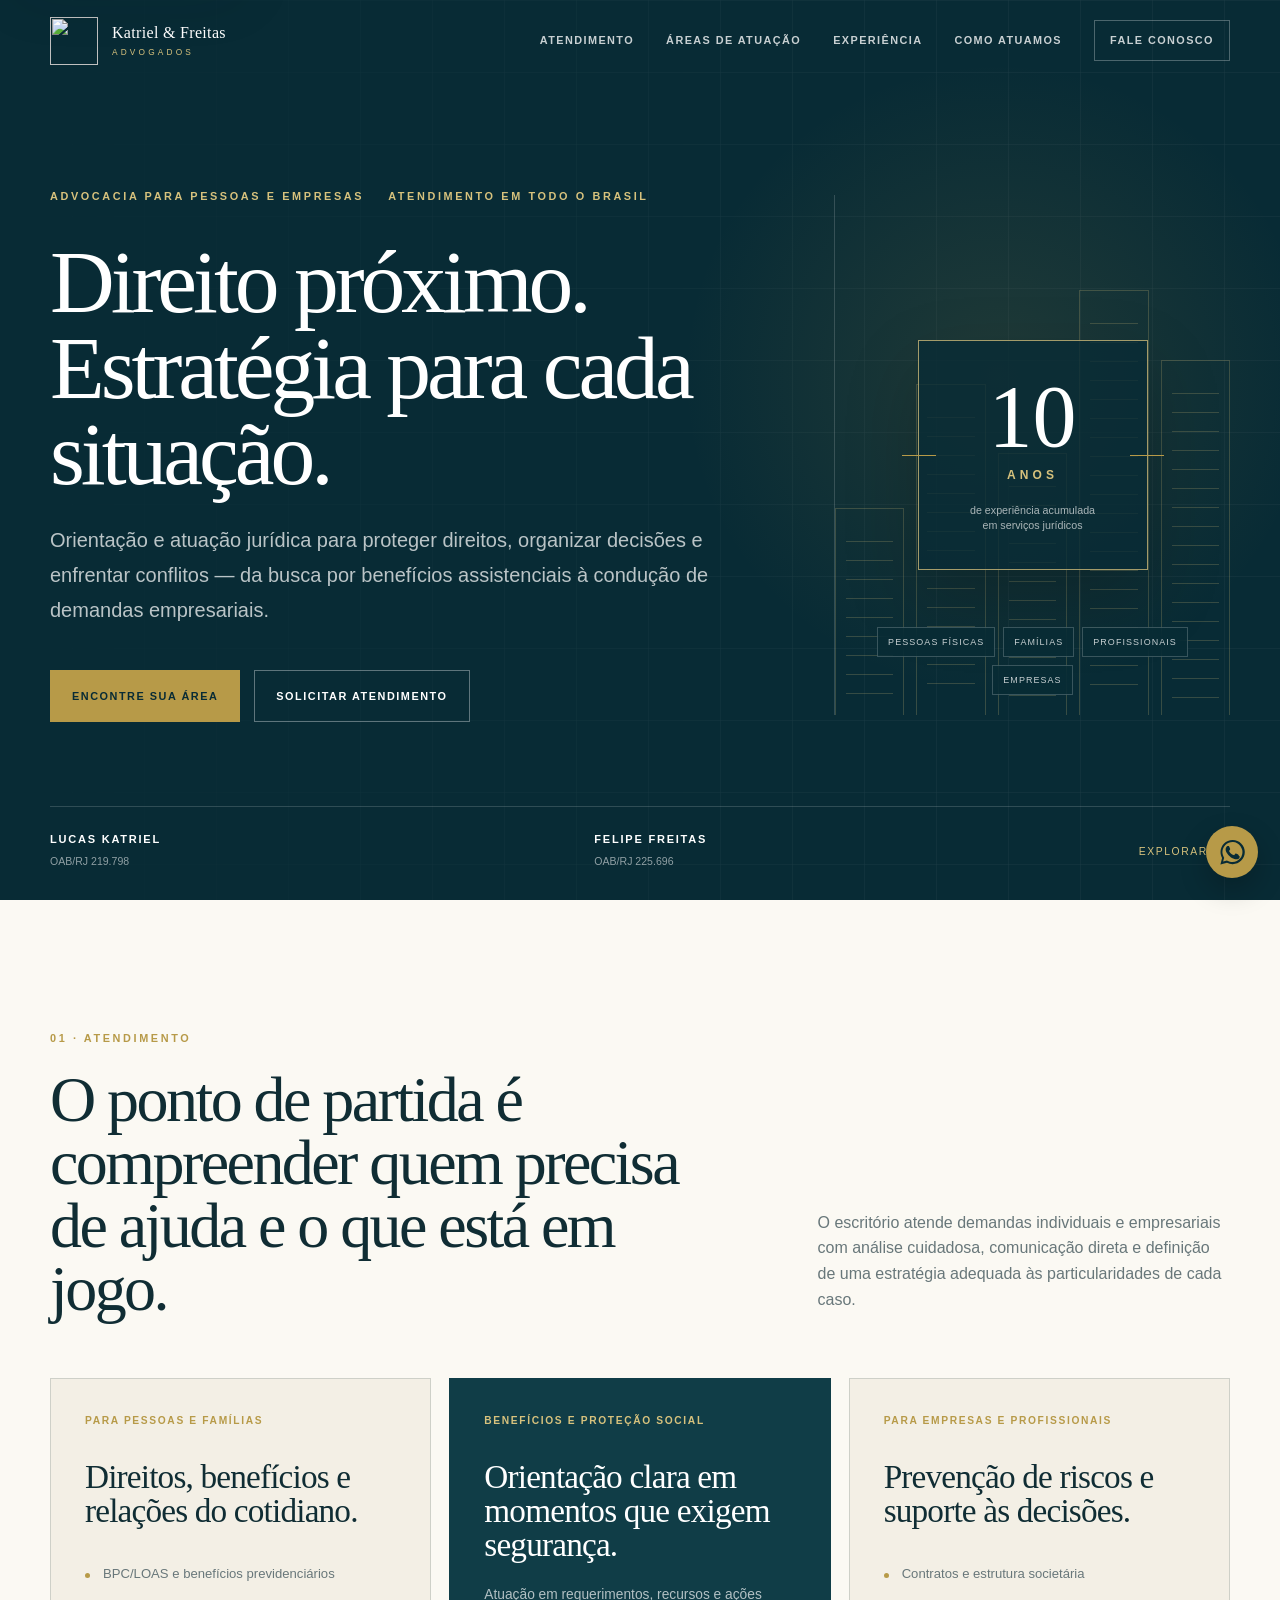
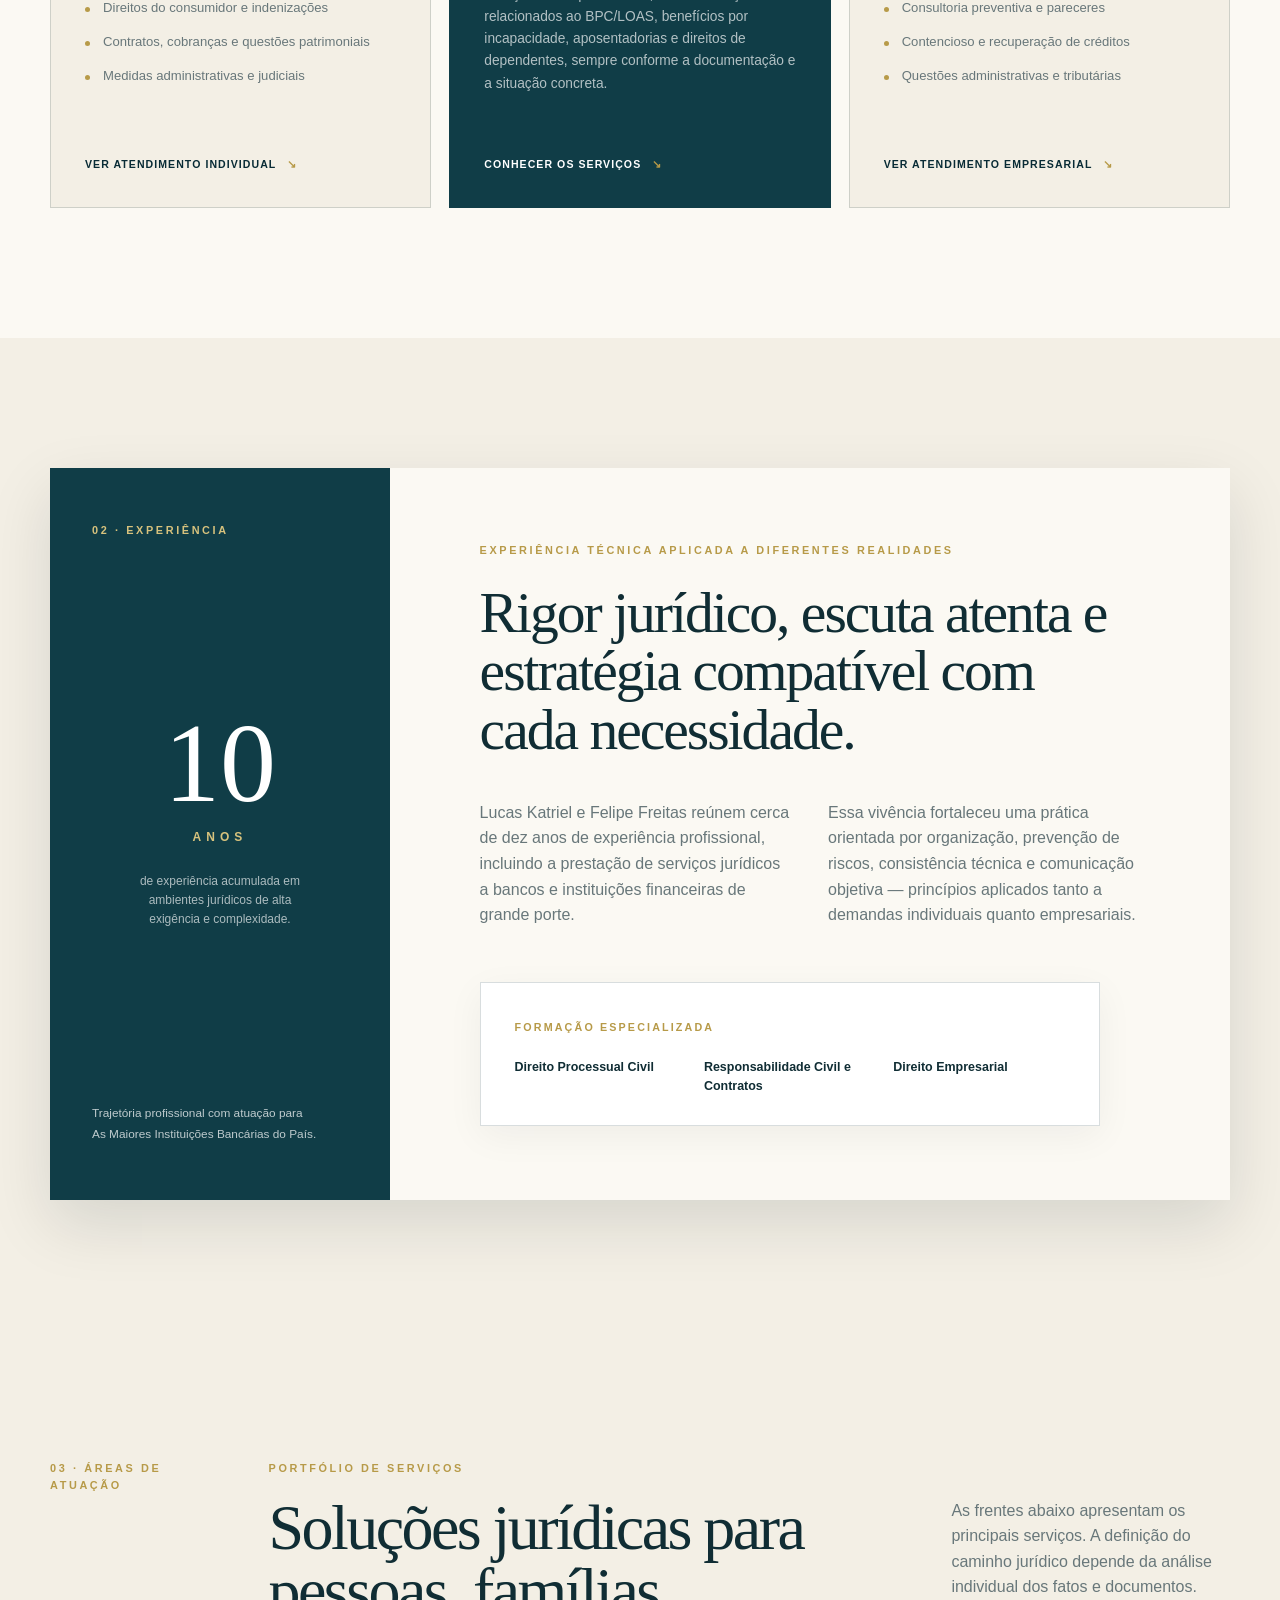
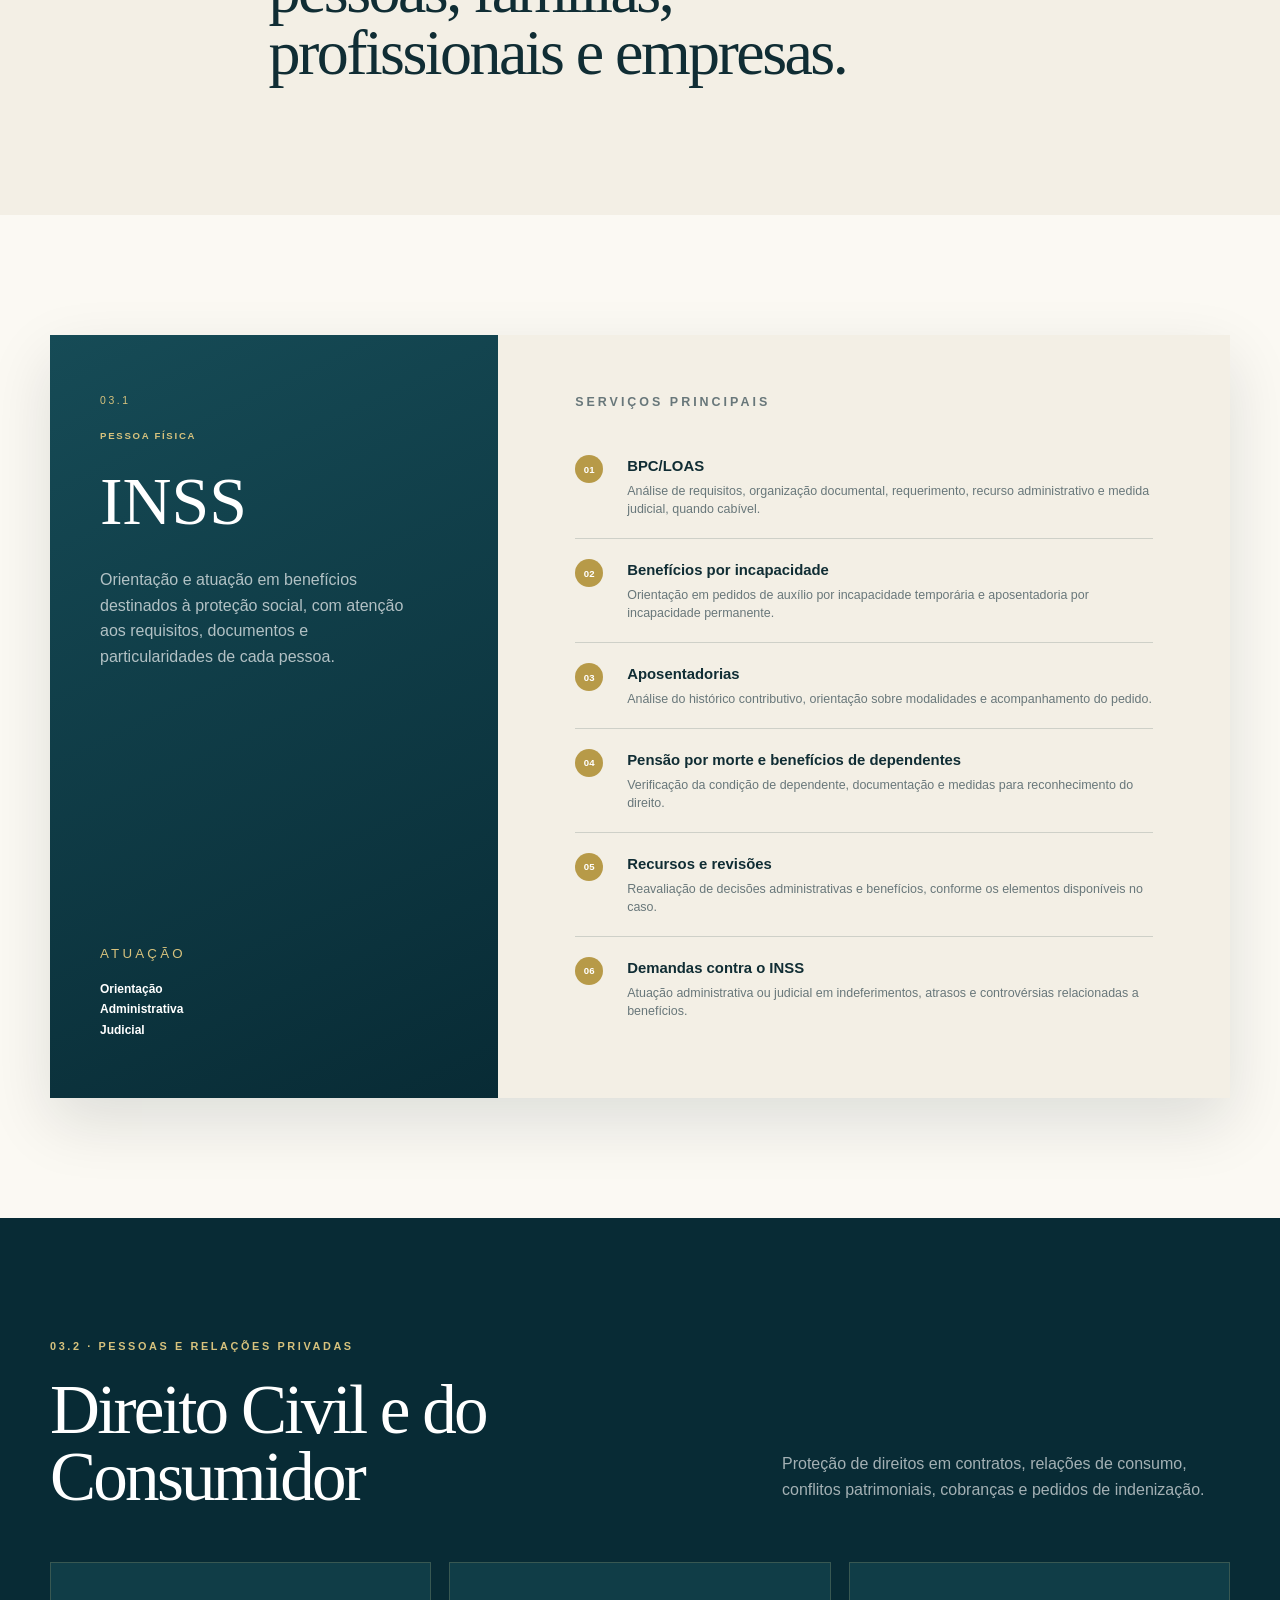
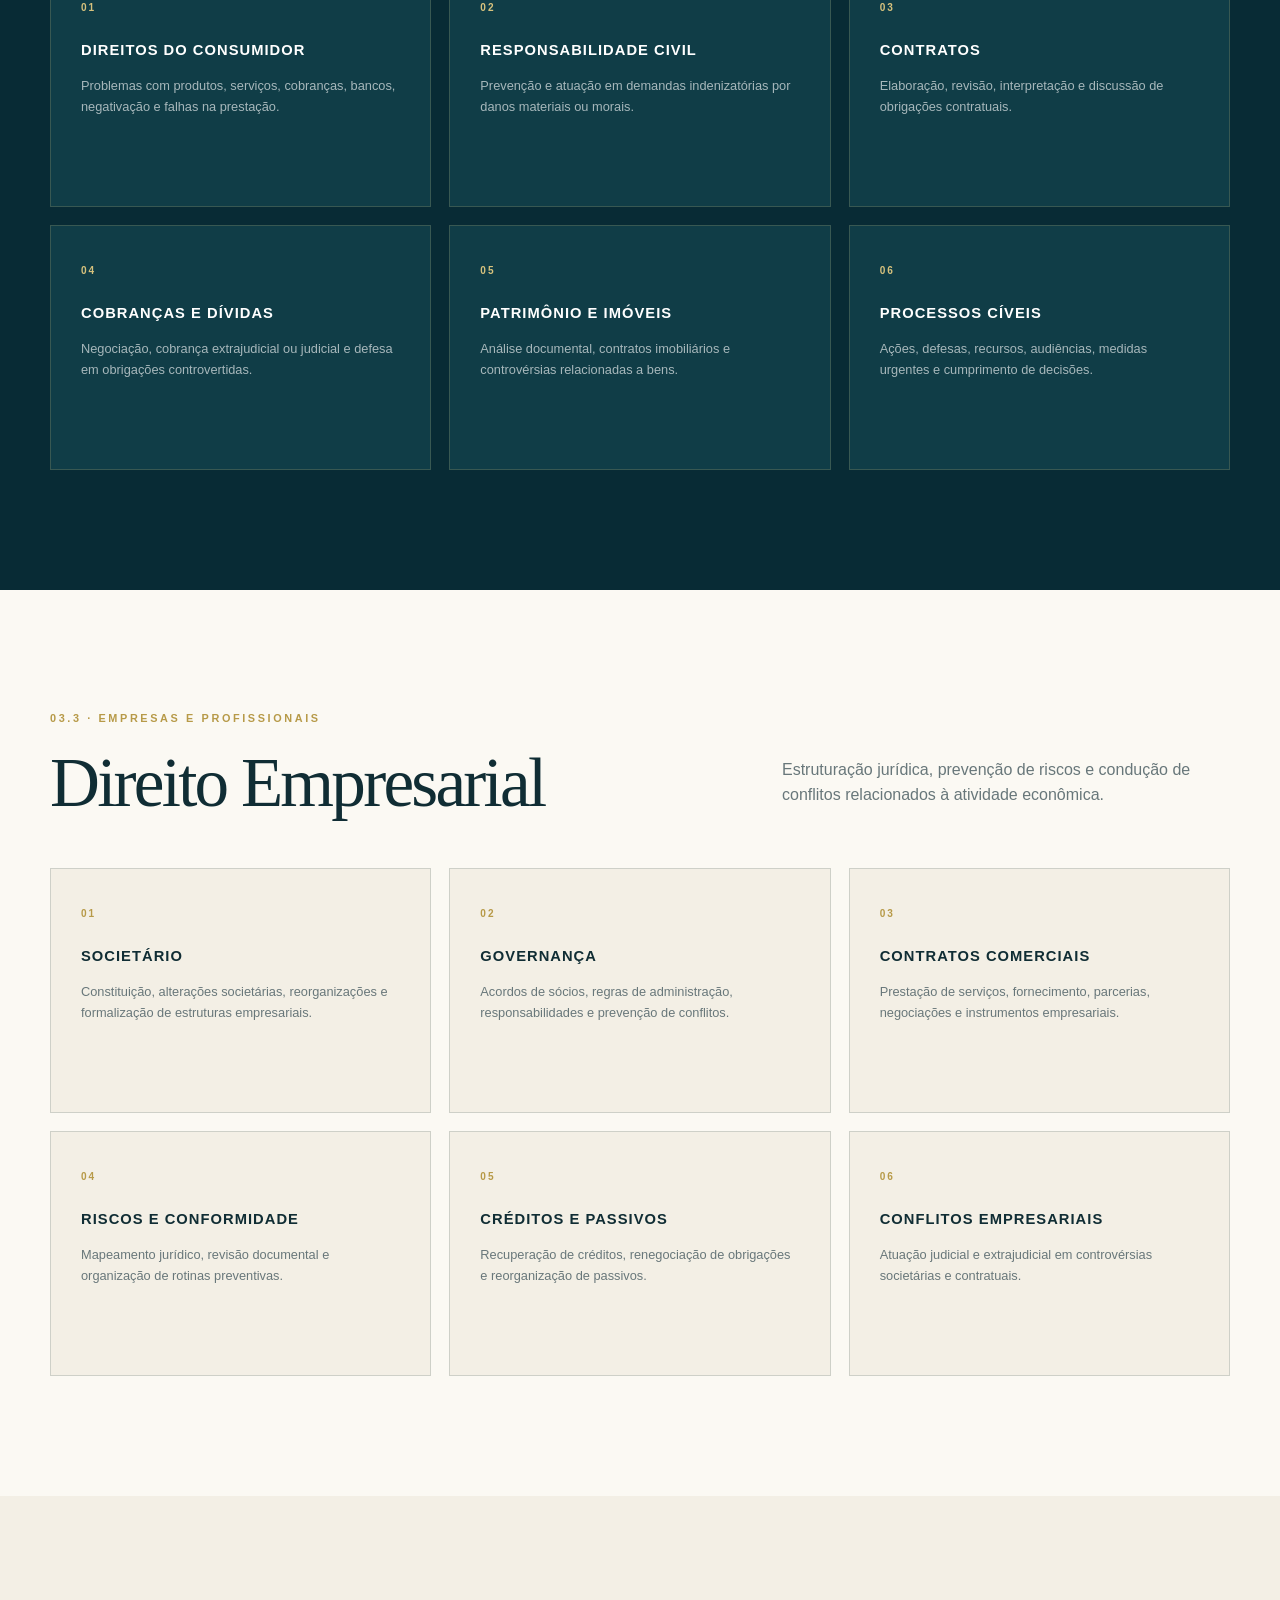
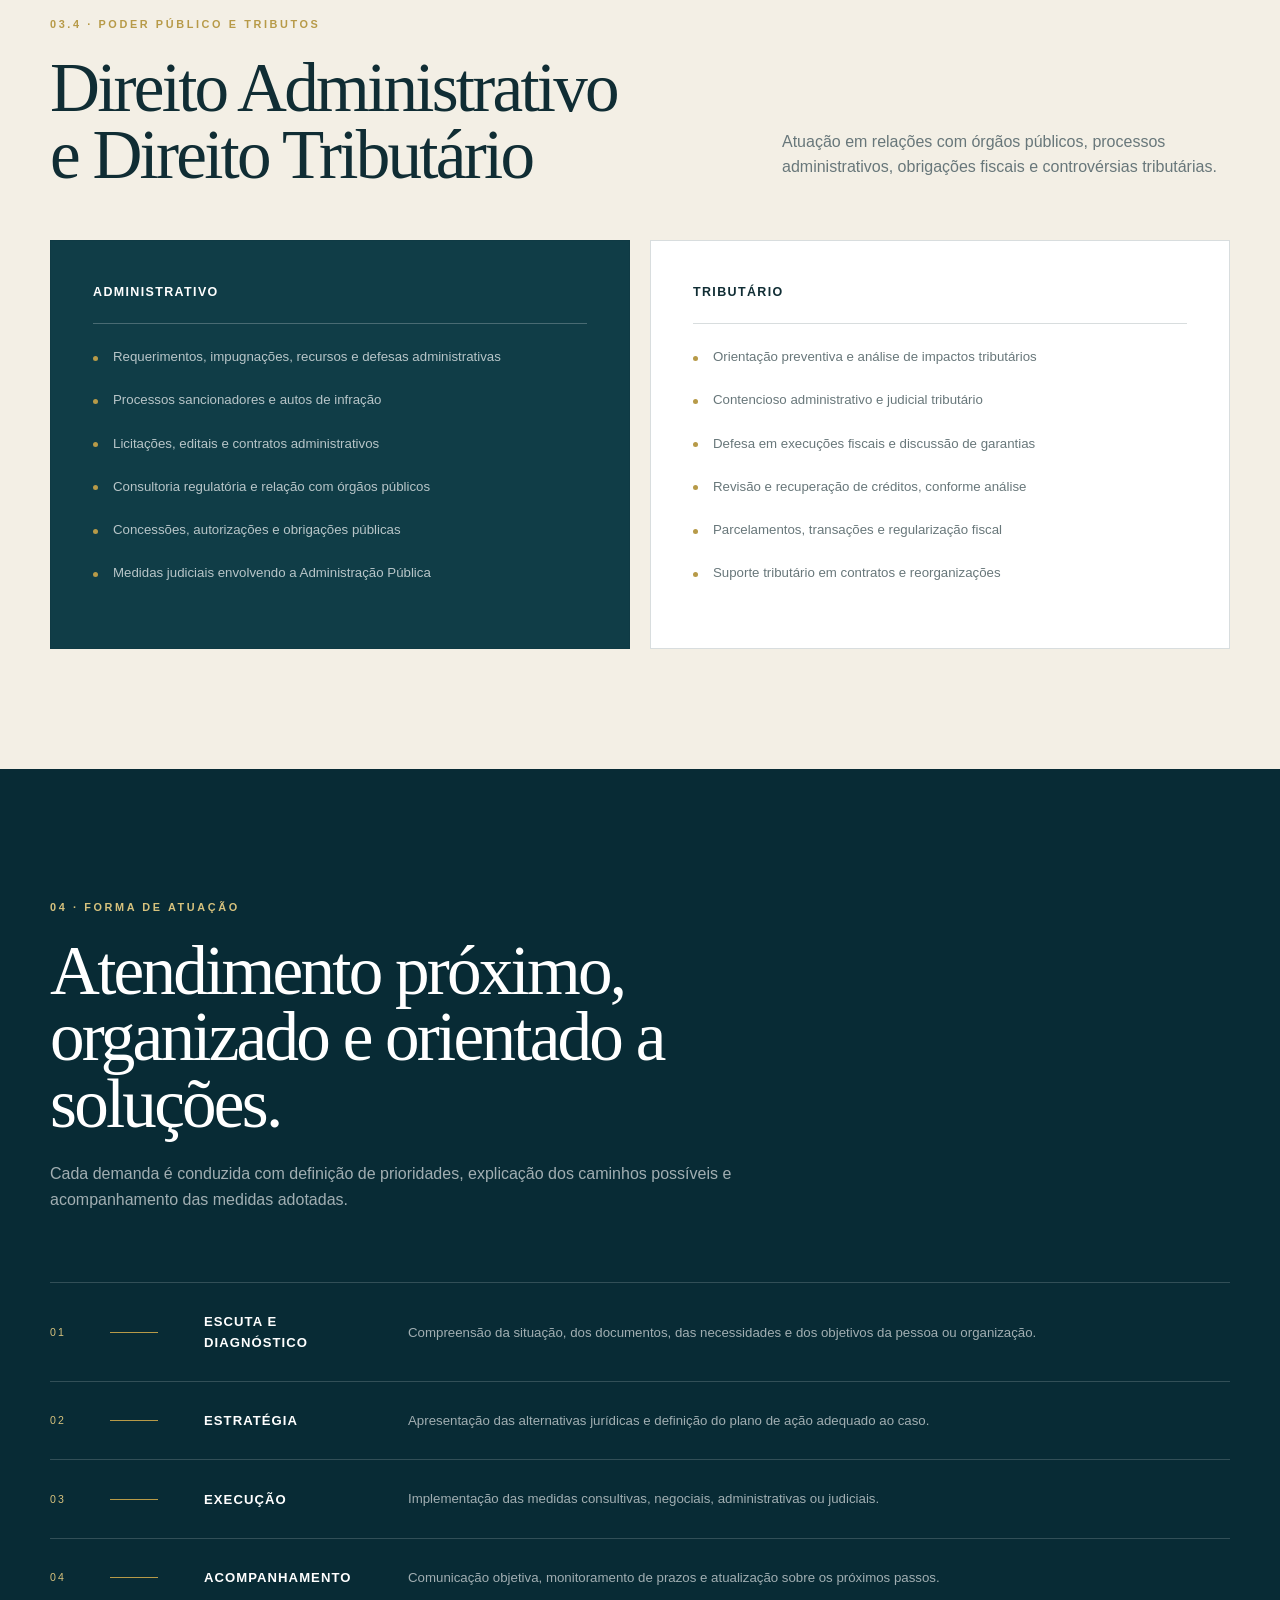
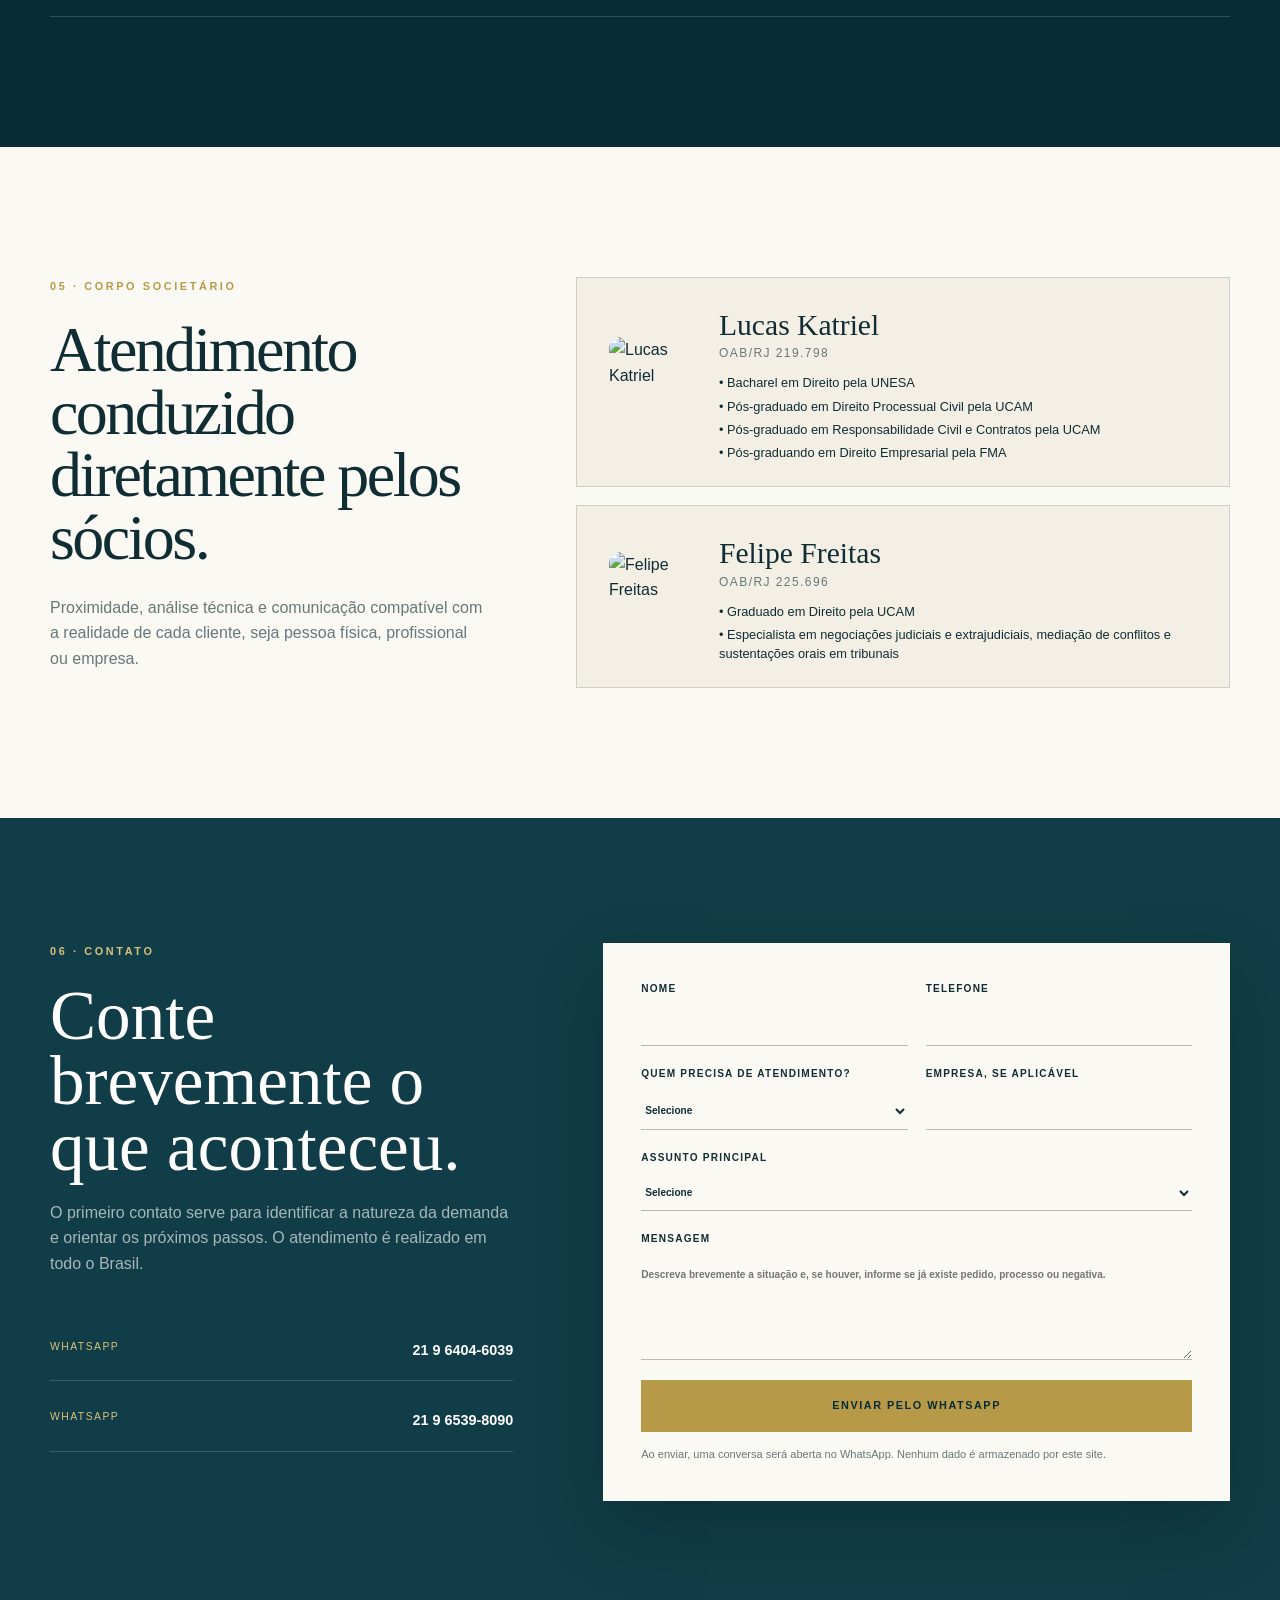
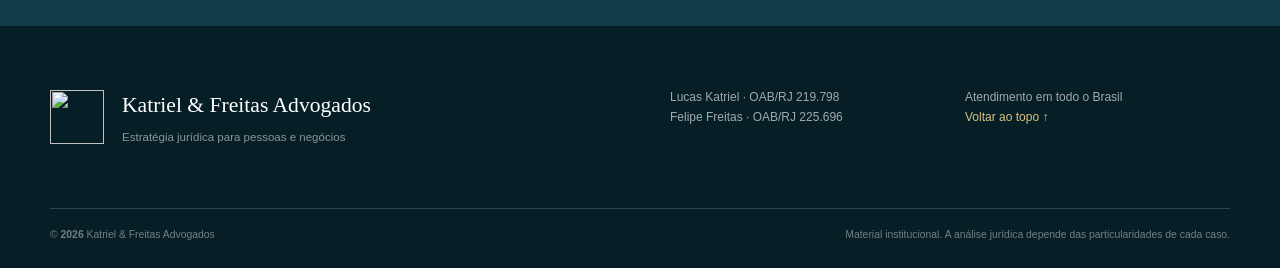
==== index.html @ f51c2e50 "Update index.html" ====
<!doctype html>
<html lang="pt-BR">
<head>
  <meta charset="utf-8" />
  <meta name="viewport" content="width=device-width, initial-scale=1" />
  <meta name="theme-color" content="#082b35" />
  <meta name="description" content="Katriel & Freitas Advogados. Atendimento jurídico para pessoas físicas, famílias, profissionais e empresas em demandas civis, previdenciárias e assistenciais, consumeristas, empresariais, administrativas e tributárias." />
  <meta name="robots" content="index,follow" />
  <link rel="canonical" href="https://www.katrielfreitasadvogados.com.br/" />
  <link rel="icon" href="./assets/favicon.svg" type="image/svg+xml" />
  <link rel="preload" href="./styles.css" as="style" />
  <link rel="stylesheet" href="./styles.css" />
  <meta property="og:type" content="website" />
  <meta property="og:locale" content="pt_BR" />
  <meta property="og:title" content="Katriel & Freitas Advogados" />
  <meta property="og:description" content="Estratégia jurídica para pessoas, famílias, profissionais e empresas." />
  <meta property="og:url" content="https://www.katrielfreitasadvogados.com.br/" />
  <meta property="og:image" content="https://i.postimg.cc/HLWG8m9K/logo-katriel-freitas-transparente.png" />
  <title>Katriel & Freitas Advogados | Pessoas e Empresas</title>
  <script type="application/ld+json">
  {
    "@context": "https://schema.org",
    "@type": "LegalService",
    "name": "Katriel & Freitas Advogados",
    "url": "https://www.katrielfreitasadvogados.com.br/",
    "telephone": ["+55 21 96404-6039", "+55 21 96539-8090"],
    "areaServed": "BR",
    "slogan": "Estratégia jurídica para pessoas e negócios",
    "description": "Atendimento consultivo, preventivo, administrativo e contencioso para pessoas físicas e empresas.",
    "founder": [
      {"@type":"Person","name":"Lucas Katriel"},
      {"@type":"Person","name":"Felipe Freitas"}
    ]
  }
  </script>
</head>
<body>
  <a class="skip-link" href="#conteudo">Ir para o conteúdo principal</a>

  <header class="site-header" data-header>
    <div class="shell header-inner">
      <a class="brand" href="#inicio" aria-label="Katriel & Freitas Advogados — início">
        <img src="https://i.postimg.cc/Zqv8cBHW/logo-kf-quadrado-transparente.png" width="48" height="48" alt="" />
        <span><strong>Katriel & Freitas</strong><small>Advogados</small></span>
      </a>
      <button class="menu-button" type="button" aria-expanded="false" aria-controls="site-nav" aria-label="Abrir menu" data-menu-button><span></span><span></span></button>
      <nav id="site-nav" class="site-nav" aria-label="Navegação principal" data-nav>
        <a href="#atendimento">Atendimento</a>
        <a href="#areas">Áreas de atuação</a>
        <a href="#experiencia">Experiência</a>
        <a href="#metodo">Como atuamos</a>
        <a class="nav-contact" href="#contato">Fale conosco</a>
      </nav>
    </div>
  </header>

  <main id="conteudo">
    <section id="inicio" class="hero">
      <div class="hero-grid-lines" aria-hidden="true"></div>
      <div class="shell hero-layout">
        <div class="hero-copy reveal">
          <p class="kicker"><span>Advocacia para pessoas e empresas</span><span>Atendimento em todo o Brasil</span></p>
          <h1>Direito próximo. Estratégia para cada situação.</h1>
          <p class="hero-lead">Orientação e atuação jurídica para proteger direitos, organizar decisões e enfrentar conflitos — da busca por benefícios assistenciais à condução de demandas empresariais.</p>
          <div class="hero-actions">
            <a class="button button-gold" href="#areas">Encontre sua área</a>
            <a class="button button-ghost" href="https://api.whatsapp.com/send/?phone=5521965398090&text=Ol%C3%A1.+Gostaria+de+solicitar+um+atendimento+jur%C3%ADdico.&type=phone_number&app_absent=0" target="_blank" rel="noopener noreferrer">Solicitar atendimento</a>
          </div>
        </div>
        <aside class="hero-visual reveal delay-1" aria-label="Atendimento jurídico amplo">
          <div class="skyline" aria-hidden="true">
            <i style="--h:42%;--d:.05s"></i><i style="--h:67%;--d:.12s"></i><i style="--h:53%;--d:.18s"></i><i style="--h:86%;--d:.24s"></i><i style="--h:72%;--d:.30s"></i>
          </div>
          <div class="experience-seal"><strong>10</strong><span>anos</span><small>de experiência acumulada em serviços jurídicos</small></div>
          <ul class="hero-audiences" aria-label="Públicos atendidos"><li>Pessoas físicas</li><li>Famílias</li><li>Profissionais</li><li>Empresas</li></ul>
        </aside>
      </div>
      <div class="shell hero-footer reveal delay-2">
        <div><span>Lucas Katriel</span><small>OAB/RJ 219.798</small></div>
        <div><span>Felipe Freitas</span><small>OAB/RJ 225.696</small></div>
        <a href="#atendimento" aria-label="Avançar para a seção atendimento">Explorar <b>↓</b></a>
      </div>
    </section>

    <section id="atendimento" class="section audience-section">
      <div class="shell">
        <div class="audience-heading reveal">
          <div><p class="section-index">01 · Atendimento</p><h2>O ponto de partida é compreender quem precisa de ajuda e o que está em jogo.</h2></div>
          <p>O escritório atende demandas individuais e empresariais com análise cuidadosa, comunicação direta e definição de uma estratégia adequada às particularidades de cada caso.</p>
        </div>
        <div class="audience-grid">
          <article class="audience-card reveal">
            <span>Para pessoas e famílias</span><h3>Direitos, benefícios e relações do cotidiano.</h3>
            <ul><li>BPC/LOAS e benefícios previdenciários</li><li>Direitos do consumidor e indenizações</li><li>Contratos, cobranças e questões patrimoniais</li><li>Medidas administrativas e judiciais</li></ul>
            <a href="#previdenciario">Ver atendimento individual <b>↘</b></a>
          </article>
          <article class="audience-card audience-card-featured reveal delay-1">
            <span>Benefícios e proteção social</span><h3>Orientação clara em momentos que exigem segurança.</h3>
            <p>Atuação em requerimentos, recursos e ações relacionados ao BPC/LOAS, benefícios por incapacidade, aposentadorias e direitos de dependentes, sempre conforme a documentação e a situação concreta.</p>
            <a href="#previdenciario">Conhecer os serviços <b>↘</b></a>
          </article>
          <article class="audience-card reveal delay-2">
            <span>Para empresas e profissionais</span><h3>Prevenção de riscos e suporte às decisões.</h3>
            <ul><li>Contratos e estrutura societária</li><li>Consultoria preventiva e pareceres</li><li>Contencioso e recuperação de créditos</li><li>Questões administrativas e tributárias</li></ul>
            <a href="#empresarial">Ver atendimento empresarial <b>↘</b></a>
          </article>
        </div>
      </div>
    </section>

    <section id="experiencia" class="section experience-section">
      <div class="shell experience-layout">
        <aside class="experience-panel reveal">
          <p class="section-index">02 · Experiência</p>
          <div class="metric"><strong>10</strong><span>anos</span><p>de experiência acumulada em ambientes jurídicos de alta exigência e complexidade.</p></div>
          <p class="clients">Trajetória profissional com atuação para<br /> As Maiores Instituições Bancárias do País.</p>
        </aside>
        <div class="experience-content reveal delay-1">
          <p class="eyebrow">Experiência técnica aplicada a diferentes realidades</p>
          <h2>Rigor jurídico, escuta atenta e estratégia compatível com cada necessidade.</h2>
          <div class="text-columns">
            <p>Lucas Katriel e Felipe Freitas reúnem cerca de dez anos de experiência profissional, incluindo a prestação de serviços jurídicos a bancos e instituições financeiras de grande porte.</p>
            <p>Essa vivência fortaleceu uma prática orientada por organização, prevenção de riscos, consistência técnica e comunicação objetiva — princípios aplicados tanto a demandas individuais quanto empresariais.</p>
          </div>
          <div class="qualification-box"><span>Formação especializada</span><ul><li>Direito Processual Civil</li><li>Responsabilidade Civil e Contratos</li><li>Direito Empresarial</li></ul></div>
        </div>
      </div>
    </section>

    <section id="areas" class="practice-intro section">
      <div class="shell practice-intro-grid reveal">
        <p class="section-index">03 · Áreas de atuação</p>
        <div><p class="eyebrow">Portfólio de serviços</p><h2>Soluções jurídicas para pessoas, famílias, profissionais e empresas.</h2></div>
        <p>As frentes abaixo apresentam os principais serviços. A definição do caminho jurídico depende da análise individual dos fatos e documentos.</p>
      </div>
    </section>

    <section id="previdenciario" class="practice-block benefit-section" aria-labelledby="benefit-title">
      <div class="shell practice-split">
        <div class="practice-side benefit-side reveal">
          <span>03.1</span><p class="practice-label">Pessoa física</p><h2 id="benefit-title">INSS<br /></h2>
          <p>Orientação e atuação em benefícios destinados à proteção social, com atenção aos requisitos, documentos e particularidades de cada pessoa.</p>
          <div class="practice-modes"><small>Atuação</small><b>Orientação</b><b>Administrativa</b><b>Judicial</b></div>
        </div>
        <div class="service-list reveal delay-1">
          <p class="eyebrow">Serviços principais</p>
          <article><span>01</span><div><h3>BPC/LOAS</h3><p>Análise de requisitos, organização documental, requerimento, recurso administrativo e medida judicial, quando cabível.</p></div></article>
          <article><span>02</span><div><h3>Benefícios por incapacidade</h3><p>Orientação em pedidos de auxílio por incapacidade temporária e aposentadoria por incapacidade permanente.</p></div></article>
          <article><span>03</span><div><h3>Aposentadorias</h3><p>Análise do histórico contributivo, orientação sobre modalidades e acompanhamento do pedido.</p></div></article>
          <article><span>04</span><div><h3>Pensão por morte e benefícios de dependentes</h3><p>Verificação da condição de dependente, documentação e medidas para reconhecimento do direito.</p></div></article>
          <article><span>05</span><div><h3>Recursos e revisões</h3><p>Reavaliação de decisões administrativas e benefícios, conforme os elementos disponíveis no caso.</p></div></article>
          <article><span>06</span><div><h3>Demandas contra o INSS</h3><p>Atuação administrativa ou judicial em indeferimentos, atrasos e controvérsias relacionadas a benefícios.</p></div></article>
        </div>
      </div>
    </section>

    <section class="practice-block civil-consumer-section" aria-labelledby="civil-title">
      <div class="shell">
        <div class="practice-title-row reveal">
          <div><p class="section-index light">03.2 · Pessoas e relações privadas</p><h2 id="civil-title">Direito Civil e do Consumidor</h2></div>
          <p>Proteção de direitos em contratos, relações de consumo, conflitos patrimoniais, cobranças e pedidos de indenização.</p>
        </div>
        <div class="business-grid">
          <article class="business-card reveal"><span>01</span><h3>Direitos do consumidor</h3><p>Problemas com produtos, serviços, cobranças, bancos, negativação e falhas na prestação.</p></article>
          <article class="business-card reveal delay-1"><span>02</span><h3>Responsabilidade civil</h3><p>Prevenção e atuação em demandas indenizatórias por danos materiais ou morais.</p></article>
          <article class="business-card reveal"><span>03</span><h3>Contratos</h3><p>Elaboração, revisão, interpretação e discussão de obrigações contratuais.</p></article>
          <article class="business-card reveal delay-1"><span>04</span><h3>Cobranças e dívidas</h3><p>Negociação, cobrança extrajudicial ou judicial e defesa em obrigações controvertidas.</p></article>
          <article class="business-card reveal"><span>05</span><h3>Patrimônio e imóveis</h3><p>Análise documental, contratos imobiliários e controvérsias relacionadas a bens.</p></article>
          <article class="business-card reveal delay-1"><span>06</span><h3>Processos cíveis</h3><p>Ações, defesas, recursos, audiências, medidas urgentes e cumprimento de decisões.</p></article>
        </div>
      </div>
    </section>

    <section id="empresarial" class="practice-block business-light-section" aria-labelledby="business-title">
      <div class="shell">
        <div class="practice-title-row dark reveal">
          <div><p class="section-index">03.3 · Empresas e profissionais</p><h2 id="business-title">Direito Empresarial</h2></div>
          <p>Estruturação jurídica, prevenção de riscos e condução de conflitos relacionados à atividade econômica.</p>
        </div>
        <div class="business-grid light-business-grid">
          <article class="business-card reveal"><span>01</span><h3>Societário</h3><p>Constituição, alterações societárias, reorganizações e formalização de estruturas empresariais.</p></article>
          <article class="business-card reveal delay-1"><span>02</span><h3>Governança</h3><p>Acordos de sócios, regras de administração, responsabilidades e prevenção de conflitos.</p></article>
          <article class="business-card reveal"><span>03</span><h3>Contratos comerciais</h3><p>Prestação de serviços, fornecimento, parcerias, negociações e instrumentos empresariais.</p></article>
          <article class="business-card reveal delay-1"><span>04</span><h3>Riscos e conformidade</h3><p>Mapeamento jurídico, revisão documental e organização de rotinas preventivas.</p></article>
          <article class="business-card reveal"><span>05</span><h3>Créditos e passivos</h3><p>Recuperação de créditos, renegociação de obrigações e reorganização de passivos.</p></article>
          <article class="business-card reveal delay-1"><span>06</span><h3>Conflitos empresariais</h3><p>Atuação judicial e extrajudicial em controvérsias societárias e contratuais.</p></article>
        </div>
      </div>
    </section>

    <section class="practice-block public-section" aria-labelledby="public-title">
      <div class="shell">
        <div class="practice-title-row dark reveal">
          <div><p class="section-index">03.4 · Poder Público e tributos</p><h2 id="public-title">Direito Administrativo<br />e Direito Tributário</h2></div>
          <p>Atuação em relações com órgãos públicos, processos administrativos, obrigações fiscais e controvérsias tributárias.</p>
        </div>
        <div class="dual-practice">
          <article class="dual-card dark-card reveal"><span>Administrativo</span><ul><li>Requerimentos, impugnações, recursos e defesas administrativas</li><li>Processos sancionadores e autos de infração</li><li>Licitações, editais e contratos administrativos</li><li>Consultoria regulatória e relação com órgãos públicos</li><li>Concessões, autorizações e obrigações públicas</li><li>Medidas judiciais envolvendo a Administração Pública</li></ul></article>
          <article class="dual-card light-card reveal delay-1"><span>Tributário</span><ul><li>Orientação preventiva e análise de impactos tributários</li><li>Contencioso administrativo e judicial tributário</li><li>Defesa em execuções fiscais e discussão de garantias</li><li>Revisão e recuperação de créditos, conforme análise</li><li>Parcelamentos, transações e regularização fiscal</li><li>Suporte tributário em contratos e reorganizações</li></ul></article>
        </div>
      </div>
    </section>

    <section id="metodo" class="section method-section">
      <div class="shell">
        <div class="method-heading reveal"><p class="section-index light">04 · Forma de atuação</p><h2>Atendimento próximo, organizado e orientado a soluções.</h2><p>Cada demanda é conduzida com definição de prioridades, explicação dos caminhos possíveis e acompanhamento das medidas adotadas.</p></div>
        <ol class="method-list">
          <li class="reveal"><span>01</span><i></i><strong>Escuta e diagnóstico</strong><p>Compreensão da situação, dos documentos, das necessidades e dos objetivos da pessoa ou organização.</p></li>
          <li class="reveal delay-1"><span>02</span><i></i><strong>Estratégia</strong><p>Apresentação das alternativas jurídicas e definição do plano de ação adequado ao caso.</p></li>
          <li class="reveal"><span>03</span><i></i><strong>Execução</strong><p>Implementação das medidas consultivas, negociais, administrativas ou judiciais.</p></li>
          <li class="reveal delay-1"><span>04</span><i></i><strong>Acompanhamento</strong><p>Comunicação objetiva, monitoramento de prazos e atualização sobre os próximos passos.</p></li>
        </ol>
      </div>
    </section>

    <section class="partners-section section" aria-labelledby="partners-title">
      <div class="shell partners-layout">
        <div class="partners-copy reveal"><p class="section-index">05 · Corpo societário</p><h2 id="partners-title">Atendimento conduzido diretamente pelos sócios.</h2><p>Proximidade, análise técnica e comunicação compatível com a realidade de cada cliente, seja pessoa física, profissional ou empresa.</p></div>
        <div class="partner-cards">
<article class="partner-card reveal">
  <img src="https://i.postimg.cc/Y2hbHH4R/Chat-GPT-Image-27-de-jun-de-2026-09-00-03.png" alt="Lucas Katriel" style="width: 90px; height: 90px; border-radius: 12px; object-fit: cover; display: block; flex-shrink: 0;">
  <div>
    <h3>Lucas Katriel</h3>
    <p style="margin: -5px 0 10px; font-size: 0.75rem; color: var(--muted);">OAB/RJ 219.798</p>
    <ul style="list-style: none; padding: 0; margin: 0; font-size: 0.8rem; color: var(--ink); line-height: 1.5;">
      <li style="margin-bottom: 4px;">• Bacharel em Direito pela UNESA</li>
      <li style="margin-bottom: 4px;">• Pós-graduado em Direito Processual Civil pela UCAM</li>
      <li style="margin-bottom: 4px;">• Pós-graduado em Responsabilidade Civil e Contratos pela UCAM</li>
      <li>• Pós-graduando em Direito Empresarial pela FMA</li>
    </ul>
  </div>
</article>       <article class="partner-card reveal">
  <img src="https://i.postimg.cc/zvmKn9qh/Chat-GPT-Image-27-de-jun-de-2026-10-22-45.png" alt="Felipe Freitas" style="width: 90px; height: 90px; border-radius: 12px; object-fit: cover; display: block; flex-shrink: 0;">
  <div>
    <h3>Felipe Freitas</h3>
    <p style="margin: -5px 0 10px; font-size: 0.75rem; color: var(--muted);">OAB/RJ 225.696</p>
    <ul style="list-style: none; padding: 0; margin: 0; font-size: 0.8rem; color: var(--ink); line-height: 1.5;">
      <li style="margin-bottom: 4px;">• Graduado em Direito pela UCAM</li>
      <li>• Especialista em negociações judiciais e extrajudiciais, mediação de conflitos e sustentações orais em tribunais</li>
    </ul>
  </div>
</article>
        </div>
      </div>
    </section>

    <section id="contato" class="contact-section">
      <div class="shell contact-layout">
        <div class="contact-copy reveal">
          <p class="section-index light">06 · Contato</p><h2>Conte brevemente o que aconteceu.</h2><p>O primeiro contato serve para identificar a natureza da demanda e orientar os próximos passos. O atendimento é realizado em todo o Brasil.</p>
          <div class="contact-links">
            <a href="https://wa.me/5521964046039?text=Ol%C3%A1.%20Gostaria%20de%20solicitar%20um%20atendimento%20jur%C3%ADdico." target="_blank" rel="noopener noreferrer"><span>WhatsApp</span><strong>21 9 6404-6039</strong></a>
            <a href="https://wa.me/5521965398090?text=Ol%C3%A1.%20Gostaria%20de%20solicitar%20um%20atendimento%20jur%C3%ADdico." target="_blank" rel="noopener noreferrer"><span>WhatsApp</span><strong>21 9 6539-8090</strong></a>
          </div>
        </div>
        <form class="contact-form reveal delay-1" data-contact-form>
          <div class="field-row"><label>Nome<input type="text" name="name" autocomplete="name" required /></label><label>Telefone<input type="tel" name="phone" autocomplete="tel" /></label></div>
          <div class="field-row">
            <label>Quem precisa de atendimento?<select name="profile" required><option value="">Selecione</option><option>Pessoa física ou família</option><option>Profissional autônomo</option><option>Empresa ou organização</option></select></label>
            <label>Empresa, se aplicável<input type="text" name="company" autocomplete="organization" /></label>
          </div>
          <label>Assunto principal<select name="area" required><option value="">Selecione</option><option>BPC/LOAS</option><option>Outro benefício previdenciário</option><option>Direito do Consumidor</option><option>Direito Civil</option><option>Direito Empresarial</option><option>Direito Administrativo</option><option>Direito Tributário</option><option>Outro assunto</option></select></label>
          <label>Mensagem<textarea name="message" rows="5" required placeholder="Descreva brevemente a situação e, se houver, informe se já existe pedido, processo ou negativa."></textarea></label>
          <button class="button button-gold" type="submit">Enviar pelo WhatsApp</button>
          <p class="form-note">Ao enviar, uma conversa será aberta no WhatsApp. Nenhum dado é armazenado por este site.</p>
        </form>
      </div>
    </section>
  </main>

  <footer class="site-footer">
    <div class="shell footer-main">
      <div class="footer-brand"><img src="https://i.postimg.cc/Zqv8cBHW/logo-kf-quadrado-transparente.png" width="54" height="54" alt="" /><div><strong>Katriel & Freitas Advogados</strong><span>Estratégia jurídica para pessoas e negócios</span></div></div>
      <div class="footer-meta"><p>Lucas Katriel · OAB/RJ 219.798<br />Felipe Freitas · OAB/RJ 225.696</p><p>Atendimento em todo o Brasil<br /><a href="#inicio">Voltar ao topo ↑</a></p></div>
    </div>
    <div class="shell footer-bottom"><span>© <b data-year></b> Katriel & Freitas Advogados</span><span>Material institucional. A análise jurídica depende das particularidades de cada caso.</span></div>
  </footer>

  <a class="floating-whatsapp" href="https://wa.me/5521964046039?text=Ol%C3%A1.%20Gostaria%20de%20solicitar%20um%20atendimento%20jur%C3%ADdico." target="_blank" rel="noopener noreferrer" aria-label="Falar pelo WhatsApp">
    <svg viewBox="0 0 24 24" aria-hidden="true"><path d="M20.5 3.5A11.7 11.7 0 0 0 12.1 0C5.7 0 .5 5.2.5 11.6c0 2 .5 4 1.5 5.7L.4 23.4l6.3-1.6a11.7 11.7 0 0 0 5.4 1.4h.1c6.4 0 11.6-5.2 11.6-11.6 0-3.1-1.2-6-3.3-8.1Zm-8.4 17.7h-.1c-1.7 0-3.4-.5-4.9-1.3l-.4-.2-3.7 1 1-3.6-.2-.4a9.6 9.6 0 1 1 8.3 4.5Zm5.3-7.2c-.3-.1-1.7-.8-2-1-.3-.1-.5-.1-.7.2-.2.3-.8 1-1 1.2-.2.2-.4.2-.7.1-1.8-.9-3-1.6-4.2-3.7-.3-.6.3-.5.9-1.7.1-.2 0-.4 0-.6l-.9-2.2c-.2-.6-.5-.5-.7-.5h-.6c-.2 0-.6.1-.9.4-.3.3-1.2 1.2-1.2 2.9 0 1.7 1.2 3.3 1.4 3.5.2.2 2.4 3.7 5.9 5.1 2.2.9 3 .9 4.1.8.7-.1 1.7-.7 1.9-1.4.2-.7.2-1.3.2-1.4-.1-.1-.3-.2-.6-.3Z"/></svg>
  </a>
  <script src="./script.js" defer></script>
</body>
</html>
---- styles.css ----
:root {
  --navy: #082b35;
  --navy-2: #103d47;
  --navy-3: #164b56;
  --cream: #f3efe5;
  --paper: #fbf9f3;
  --gold: #b79a48;
  --gold-light: #d7c27d;
  --ink: #102d34;
  --muted: #68777a;
  --white: #ffffff;
  --line: rgba(16, 45, 52, 0.16);
  --line-light: rgba(255, 255, 255, 0.17);
  --shadow: 0 24px 60px rgba(4, 27, 33, 0.12);
  --serif: Georgia, "Times New Roman", serif;
  --sans: "Avenir Next", Avenir, "Segoe UI", Helvetica, Arial, sans-serif;
  --shell: min(1180px, calc(100% - 48px));
  --header: 82px;
  --ease: cubic-bezier(.22,.75,.2,1);
}

* { box-sizing: border-box; }
html { scroll-behavior: smooth; scroll-padding-top: var(--header); }
body { margin: 0; color: var(--ink); background: var(--paper); font-family: var(--sans); font-size: 16px; line-height: 1.6; text-rendering: optimizeLegibility; }
body.menu-open { overflow: hidden; }
a { color: inherit; text-decoration: none; }
button, input, select, textarea { font: inherit; }
button, a { -webkit-tap-highlight-color: transparent; }
img, svg { display: block; }
::selection { background: var(--gold-light); color: var(--navy); }

.skip-link { position: fixed; top: -80px; left: 16px; z-index: 9999; padding: 12px 16px; background: var(--paper); color: var(--navy); box-shadow: var(--shadow); }
.skip-link:focus { top: 16px; }
.shell { width: var(--shell); margin-inline: auto; }
.section { padding: 130px 0; }
.section-index, .eyebrow, .kicker { margin: 0; text-transform: uppercase; letter-spacing: .24em; font-size: .68rem; font-weight: 700; }
.section-index { color: var(--gold); }
.section-index.light { color: var(--gold-light); }
.eyebrow { color: var(--gold); }

.site-header { position: fixed; inset: 0 0 auto; height: var(--header); z-index: 1000; color: white; border-bottom: 1px solid transparent; transition: background .3s ease, border-color .3s ease, height .3s ease; }
.site-header.is-scrolled { background: rgba(8,43,53,.94); border-color: var(--line-light); backdrop-filter: blur(16px); }
.header-inner { height: 100%; display: flex; align-items: center; justify-content: space-between; }
.brand { display: inline-flex; align-items: center; gap: 14px; position: relative; z-index: 3; }
.brand span { display: flex; flex-direction: column; line-height: 1.05; }
.brand strong { font-family: var(--serif); font-size: 1rem; font-weight: 500; letter-spacing: .02em; }
.brand small { margin-top: 6px; text-transform: uppercase; letter-spacing: .38em; font-size: .52rem; color: var(--gold-light); }
.site-nav { display: flex; align-items: center; gap: clamp(20px, 2.5vw, 36px); font-size: .68rem; font-weight: 600; text-transform: uppercase; letter-spacing: .13em; }
.site-nav a { opacity: .78; transition: opacity .2s ease; }
.site-nav a:hover, .site-nav a:focus-visible, .site-nav a.active { opacity: 1; }
.nav-contact { padding: 11px 15px; border: 1px solid rgba(255,255,255,.36); }
.nav-contact:hover { background: white; color: var(--navy); }
.menu-button { display: none; position: relative; z-index: 3; width: 46px; height: 46px; padding: 0; border: 0; background: transparent; cursor: pointer; }
.menu-button span { position: absolute; left: 8px; width: 30px; height: 1px; background: white; transition: transform .3s var(--ease), top .3s var(--ease); }
.menu-button span:first-child { top: 18px; }
.menu-button span:last-child { top: 28px; }
.menu-button[aria-expanded="true"] span:first-child { top: 23px; transform: rotate(45deg); }
.menu-button[aria-expanded="true"] span:last-child { top: 23px; transform: rotate(-45deg); }

.hero { min-height: 100svh; position: relative; overflow: hidden; background: var(--navy); color: white; padding-top: var(--header); display: flex; flex-direction: column; justify-content: space-between; }
.hero::before { content: ""; position: absolute; inset: 0; opacity: .08; background-image: linear-gradient(rgba(255,255,255,.45) 1px, transparent 1px), linear-gradient(90deg, rgba(255,255,255,.45) 1px, transparent 1px); background-size: 72px 72px; mask-image: linear-gradient(90deg, transparent 0, black 70%); }
.hero-grid-lines { position: absolute; inset: 0; background: radial-gradient(circle at 78% 42%, rgba(183,154,72,.14), transparent 28%); }
.hero-layout { position: relative; z-index: 1; display: grid; grid-template-columns: minmax(0,1.28fr) minmax(330px,.72fr); gap: 80px; align-items: center; padding: 86px 0 64px; flex: 1; }
.kicker { display: flex; gap: 24px; color: var(--gold-light); }
.hero h1 { margin: 34px 0 26px; max-width: 820px; font-family: var(--serif); font-size: clamp(3.5rem, 7vw, 6.7rem); line-height: .96; font-weight: 500; letter-spacing: -.045em; }
.hero-lead { max-width: 720px; margin: 0; color: rgba(255,255,255,.72); font-size: clamp(1rem, 1.7vw, 1.25rem); line-height: 1.75; }
.hero-actions { display: flex; flex-wrap: wrap; gap: 14px; margin-top: 42px; }
.button { display: inline-flex; min-height: 52px; align-items: center; justify-content: center; padding: 14px 21px; border: 1px solid transparent; text-transform: uppercase; letter-spacing: .14em; font-size: .68rem; font-weight: 700; cursor: pointer; transition: transform .2s ease, background .2s ease, color .2s ease, border-color .2s ease; }
.button:hover { transform: translateY(-2px); }
.button-gold { background: var(--gold); color: var(--navy); }
.button-gold:hover { background: var(--gold-light); }
.button-ghost { color: white; border-color: rgba(255,255,255,.35); }
.button-ghost:hover { background: white; color: var(--navy); }
.hero-visual { position: relative; min-height: 520px; display: flex; align-items: center; justify-content: center; border-left: 1px solid rgba(255,255,255,.16); }
.skyline { position: absolute; inset: 5% 0 0; display: flex; gap: 12px; align-items: flex-end; justify-content: flex-end; opacity: .42; }
.skyline i { width: 18%; height: var(--h); border: 1px solid rgba(215,194,125,.55); border-bottom: 0; position: relative; animation: rise 1s var(--ease) var(--d) both; }
.skyline i::before { content:""; position:absolute; inset:14px 10px; background: repeating-linear-gradient(to bottom, transparent 0 18px, rgba(215,194,125,.52) 18px 19px); }
.experience-seal { position: relative; z-index: 1; width: 230px; aspect-ratio: 1; border: 1px solid rgba(215,194,125,.75); background: rgba(8,43,53,.78); display: flex; flex-direction: column; align-items: center; justify-content: center; text-align: center; box-shadow: 0 30px 70px rgba(0,0,0,.2); }
.experience-seal::before, .experience-seal::after { content:""; position:absolute; width:34px; height:1px; background: var(--gold); top:50%; }
.experience-seal::before { left:-17px; }.experience-seal::after { right:-17px; }
.experience-seal strong { font-family: var(--serif); font-size: 5.5rem; font-weight: 500; line-height: .9; }
.experience-seal span { margin-top: 10px; color: var(--gold-light); text-transform: uppercase; letter-spacing: .34em; font-size: .75rem; font-weight: 700; }
.experience-seal small { max-width: 130px; margin-top: 18px; color: rgba(255,255,255,.65); font-size: .67rem; line-height: 1.4; }
.hero-footer { position: relative; z-index: 1; display: grid; grid-template-columns: 1fr 1fr auto; gap: 28px; padding: 24px 0 30px; border-top: 1px solid rgba(255,255,255,.16); }
.hero-footer div { display: flex; flex-direction: column; }
.hero-footer span { text-transform: uppercase; font-size: .69rem; letter-spacing: .16em; font-weight: 700; }
.hero-footer small { margin-top: 4px; color: rgba(255,255,255,.55); font-size: .66rem; }
.hero-footer a { align-self: center; color: var(--gold-light); text-transform: uppercase; font-size: .65rem; letter-spacing: .15em; }
.hero-footer b { margin-left: 9px; font-size: .9rem; }

.experience-section { background: var(--cream); }
.experience-layout { display: grid; grid-template-columns: 340px 1fr; min-height: 700px; box-shadow: var(--shadow); }
.experience-panel { background: var(--navy-2); color: white; padding: 54px 42px; display: flex; flex-direction: column; }
.experience-panel .section-index { color: var(--gold-light); }
.metric { margin: auto 0; text-align: center; }
.metric strong { display: block; font-family: var(--serif); font-size: 7rem; line-height: .9; font-weight: 500; }
.metric span { display: block; margin: 14px 0 25px; text-transform: uppercase; letter-spacing: .42em; color: var(--gold-light); font-size: .75rem; font-weight: 700; }
.metric p { margin: 0 auto; max-width: 185px; color: rgba(255,255,255,.65); font-size: .75rem; }
.clients { margin: 0; font-size: .74rem; line-height: 1.8; color: rgba(255,255,255,.73); }
.experience-content { background: var(--paper); padding: 74px clamp(48px,7vw,110px); }
.experience-content h2 { max-width: 770px; margin: 24px 0 40px; font-family: var(--serif); font-size: clamp(2.5rem,4.5vw,4.6rem); line-height: 1.02; font-weight: 500; letter-spacing: -.035em; }
.text-columns { display: grid; grid-template-columns: repeat(2,1fr); gap: 36px; color: var(--muted); }
.text-columns p { margin: 0; }
.qualification-box { max-width: 620px; margin-top: 54px; padding: 30px 34px; background: white; border: 1px solid var(--line); box-shadow: 0 10px 35px rgba(4,27,33,.05); }
.qualification-box span { color: var(--gold); text-transform: uppercase; letter-spacing: .2em; font-size: .67rem; font-weight: 700; }
.qualification-box ul { list-style: none; padding: 0; margin: 20px 0 0; display: grid; grid-template-columns: repeat(3,1fr); gap: 18px; }
.qualification-box li { font-size: .78rem; font-weight: 700; line-height: 1.45; }

.solutions-section { background: var(--navy); color: white; }
.section-heading { display: grid; grid-template-columns: 1.3fr .7fr; gap: 80px; align-items: end; margin-bottom: 58px; }
.section-heading h2 { max-width: 780px; margin: 22px 0 0; font-family: var(--serif); font-size: clamp(2.8rem,5.2vw,5rem); font-weight: 500; line-height: .98; letter-spacing: -.04em; }
.section-heading > p { margin: 0 0 7px; color: rgba(255,255,255,.62); }
.solution-grid { display: grid; grid-template-columns: repeat(2,1fr); gap: 18px; }
.solution-card { min-height: 300px; padding: 32px; border: 1px solid rgba(215,194,125,.22); background: var(--navy-2); transition: transform .3s var(--ease), border-color .3s ease, background .3s ease; }
.solution-card:hover { transform: translateY(-5px); border-color: rgba(215,194,125,.55); background: var(--navy-3); }
.solution-card > span, .business-card > span { color: var(--gold-light); font-size: .63rem; letter-spacing: .2em; font-weight: 700; }
.solution-card h3 { margin: 18px 0 22px; padding-bottom: 18px; border-bottom: 1px solid rgba(215,194,125,.42); text-transform: uppercase; letter-spacing: .07em; font-size: 1rem; }
.solution-card ul, .dual-card ul { list-style: none; padding: 0; margin: 0; }
.solution-card li { position: relative; padding-left: 18px; margin: 13px 0; color: rgba(255,255,255,.68); font-size: .82rem; }
.solution-card li::before, .dual-card li::before { content:""; position:absolute; left:0; top:.72em; width:5px; height:5px; border-radius:50%; background:var(--gold); }
.solutions-note { display: flex; justify-content: center; align-items: center; gap: 18px; margin: 50px 0 0; color: var(--gold-light); text-align: center; font-size: .68rem; letter-spacing: .08em; }
.solutions-note i { width: 4px; height: 4px; border-radius: 50%; background: var(--gold); }

.practice-intro { background: var(--cream); }
.practice-intro-grid { display: grid; grid-template-columns: .35fr 1.35fr .6fr; gap: 56px; align-items: start; }
.practice-intro-grid h2 { margin: 20px 0 0; max-width: 760px; font-family: var(--serif); font-size: clamp(2.8rem,5vw,5.3rem); line-height: .98; font-weight: 500; letter-spacing: -.04em; }
.practice-intro-grid > p:last-child { margin: 38px 0 0; color: var(--muted); }

.practice-block { padding: 120px 0; }
.civil-section { background: var(--paper); }
.practice-split { display: grid; grid-template-columns: 38% 62%; box-shadow: var(--shadow); }
.practice-side { background: var(--navy-2); color: white; padding: 58px 50px; display: flex; flex-direction: column; }
.practice-side > span { color: var(--gold-light); font-size: .65rem; letter-spacing: .25em; }
.practice-side h2 { margin: 70px 0 35px; font-family: var(--serif); font-size: clamp(3rem,5.3vw,5.5rem); line-height: .9; font-weight: 500; }
.practice-side > p { max-width: 320px; margin: 0; color: rgba(255,255,255,.68); }
.practice-modes { margin-top: auto; padding-top: 80px; display: flex; flex-direction: column; }
.practice-modes small { margin-bottom: 15px; color: var(--gold-light); text-transform: uppercase; letter-spacing: .24em; }
.practice-modes b { font-size: .75rem; line-height: 1.7; }
.service-list { padding: 58px clamp(40px,6vw,84px); background: var(--cream); }
.service-list > .eyebrow { margin-bottom: 24px; }
.service-list article { display: grid; grid-template-columns: 34px 1fr; gap: 18px; padding: 20px 0; border-bottom: 1px solid var(--line); }
.service-list article:last-child { border-bottom: 0; }
.service-list article > span { width: 28px; height: 28px; display: grid; place-items: center; border-radius: 50%; background: var(--gold); color: white; font-size: .6rem; font-weight: 700; }
.service-list h3 { margin: 0 0 3px; font-size: .93rem; }
.service-list p { margin: 0; color: var(--muted); font-size: .78rem; line-height: 1.45; }

.business-section { background: var(--navy); color: white; }
.practice-title-row { display: grid; grid-template-columns: 1.2fr .8fr; gap: 60px; align-items: end; margin-bottom: 52px; }
.practice-title-row h2 { margin: 22px 0 0; font-family: var(--serif); font-size: clamp(3rem,5.4vw,5.4rem); line-height: .96; font-weight: 500; letter-spacing: -.04em; }
.practice-title-row > p { margin: 0 0 8px; color: rgba(255,255,255,.63); }
.business-grid { display: grid; grid-template-columns: repeat(3,1fr); gap: 18px; }
.business-card { min-height: 245px; padding: 30px; background: var(--navy-2); border: 1px solid rgba(215,194,125,.2); transition: transform .3s var(--ease), background .3s ease; }
.business-card:hover { transform: translateY(-5px); background: var(--navy-3); }
.business-card h3 { margin: 20px 0 14px; text-transform: uppercase; letter-spacing: .07em; font-size: .92rem; }
.business-card p { margin: 0; color: rgba(255,255,255,.63); font-size: .8rem; }

.public-section { background: var(--cream); }
.practice-title-row.dark > p { color: var(--muted); }
.dual-practice { display: grid; grid-template-columns: repeat(2,1fr); gap: 20px; }
.dual-card { padding: 42px; border: 1px solid var(--line); }
.dual-card > span { display: block; padding-bottom: 20px; border-bottom: 1px solid currentColor; text-transform: uppercase; letter-spacing: .11em; font-size: .78rem; font-weight: 700; }
.dual-card li { position: relative; padding-left: 20px; margin: 22px 0; font-size: .83rem; }
.dark-card { background: var(--navy-2); color: white; }
.dark-card > span { border-color: rgba(255,255,255,.24); }
.dark-card li { color: rgba(255,255,255,.7); }
.light-card { background: white; color: var(--ink); }
.light-card > span { border-color: var(--line); }
.light-card li { color: var(--muted); }

.method-section { background: var(--navy); color: white; }
.method-heading { max-width: 840px; }
.method-heading h2 { margin: 22px 0 24px; font-family: var(--serif); font-size: clamp(3rem,5.4vw,5.5rem); line-height: .96; font-weight: 500; letter-spacing: -.04em; }
.method-heading > p:last-child { max-width: 700px; margin: 0; color: rgba(255,255,255,.62); }
.method-list { list-style: none; padding: 0; margin: 70px 0 0; }
.method-list li { display: grid; grid-template-columns: 36px 70px 180px 1fr; gap: 24px; align-items: center; padding: 28px 0; border-top: 1px solid var(--line-light); }
.method-list li:last-child { border-bottom: 1px solid var(--line-light); }
.method-list span { color: var(--gold-light); font-size: .66rem; letter-spacing: .2em; }
.method-list i { display: block; width: 48px; height: 1px; background: var(--gold); }
.method-list strong { text-transform: uppercase; letter-spacing: .08em; font-size: .82rem; }
.method-list p { margin: 0; color: rgba(255,255,255,.62); font-size: .83rem; }

.partners-section { background: var(--paper); }
.partners-layout { display: grid; grid-template-columns: .8fr 1.2fr; gap: 90px; align-items: center; }
.partners-copy h2 { margin: 24px 0 25px; font-family: var(--serif); font-size: clamp(2.8rem,5vw,4.8rem); line-height: .98; font-weight: 500; letter-spacing: -.04em; }
.partners-copy > p:last-child { color: var(--muted); }
.partner-cards { display: grid; gap: 18px; }
.partner-card { display: grid; grid-template-columns: 110px 1fr; align-items: center; min-height: 150px; padding: 24px 32px; background: var(--cream); border: 1px solid var(--line); }
.partner-card > span { width: 82px; aspect-ratio: 1; display: grid; place-items: center; border: 1px solid var(--gold); font-family: var(--serif); font-size: 1.7rem; color: var(--navy); }
.partner-card h3 { margin: 0; font-family: var(--serif); font-size: 1.85rem; font-weight: 500; }
.partner-card p { margin: 4px 0 0; color: var(--muted); font-size: .76rem; text-transform: uppercase; letter-spacing: .12em; }

.contact-section { padding: 125px 0; background: var(--navy-2); color: white; }
.contact-layout { display: grid; grid-template-columns: .85fr 1.15fr; gap: 90px; }
.contact-copy h2 { margin: 22px 0 20px; font-family: var(--serif); font-size: clamp(3rem,5.4vw,5.5rem); line-height: .95; font-weight: 500; }
.contact-copy > p:not(.section-index) { max-width: 500px; color: rgba(255,255,255,.63); }
.contact-links { margin-top: 45px; display: grid; gap: 10px; }
.contact-links a { display: flex; justify-content: space-between; gap: 20px; padding: 18px 0; border-bottom: 1px solid var(--line-light); }
.contact-links span { color: var(--gold-light); text-transform: uppercase; letter-spacing: .14em; font-size: .65rem; }
.contact-links strong { font-size: .9rem; }
.contact-form { padding: 38px; background: var(--paper); color: var(--ink); box-shadow: 0 28px 70px rgba(0,0,0,.18); }
.contact-form label { display: grid; gap: 9px; margin-bottom: 20px; text-transform: uppercase; letter-spacing: .12em; font-size: .63rem; font-weight: 700; }
.field-row { display: grid; grid-template-columns: 1fr 1fr; gap: 18px; }
.contact-form input, .contact-form select, .contact-form textarea { width: 100%; border: 0; border-bottom: 1px solid rgba(16,45,52,.3); border-radius: 0; background: transparent; color: var(--ink); padding: 11px 0; outline: none; text-transform: none; letter-spacing: normal; resize: vertical; }
.contact-form input:focus, .contact-form select:focus, .contact-form textarea:focus { border-color: var(--gold); }
.contact-form .button { width: 100%; border: 0; }
.form-note { margin: 14px 0 0; color: var(--muted); font-size: .69rem; }

.site-footer { background: #061f27; color: white; }
.footer-main { display: grid; grid-template-columns: 1fr 1fr; gap: 60px; padding: 62px 0; }
.footer-brand { display: flex; gap: 18px; align-items: center; }
.footer-brand div { display: flex; flex-direction: column; }
.footer-brand strong { font-family: var(--serif); font-size: 1.35rem; font-weight: 500; }
.footer-brand span { margin-top: 5px; color: rgba(255,255,255,.53); font-size: .72rem; }
.footer-meta { display: grid; grid-template-columns: 1fr 1fr; gap: 30px; color: rgba(255,255,255,.62); font-size: .75rem; }
.footer-meta p { margin: 0; }
.footer-meta a { color: var(--gold-light); }
.footer-bottom { display: flex; justify-content: space-between; gap: 30px; padding: 18px 0 24px; border-top: 1px solid var(--line-light); color: rgba(255,255,255,.43); font-size: .65rem; }
.floating-whatsapp { position: fixed; right: 22px; bottom: 22px; z-index: 900; width: 52px; height: 52px; display: grid; place-items: center; border-radius: 50%; background: var(--gold); color: var(--navy); box-shadow: 0 12px 28px rgba(0,0,0,.22); transition: transform .2s ease; }
.floating-whatsapp:hover { transform: translateY(-3px); }
.floating-whatsapp svg { width: 25px; fill: currentColor; }

.reveal { opacity: 0; transform: translateY(24px); transition: opacity .7s var(--ease), transform .7s var(--ease); }
.reveal.delay-1 { transition-delay: .12s; }.reveal.delay-2 { transition-delay: .24s; }
.reveal.is-visible { opacity: 1; transform: none; }
@keyframes rise { from { transform: translateY(50px); opacity: 0; } to { transform: none; opacity: 1; } }

@media (max-width: 1040px) {
  :root { --shell: min(100% - 36px, 920px); }
  .site-nav { gap: 17px; }
  .hero-layout { grid-template-columns: 1fr 300px; gap: 45px; }
  .hero h1 { font-size: clamp(3.6rem,8vw,5.7rem); }
  .experience-layout { grid-template-columns: 290px 1fr; }
  .qualification-box ul { grid-template-columns: 1fr; }
  .business-grid { grid-template-columns: repeat(2,1fr); }
  .practice-intro-grid { grid-template-columns: .3fr 1.2fr; }
  .practice-intro-grid > p:last-child { grid-column: 2; margin-top: 0; }
}

@media (max-width: 820px) {
  :root { --header: 72px; }
  .section { padding: 92px 0; }
  .menu-button { display: block; }
  .site-nav { position: fixed; inset: 0; z-index: 2; background: var(--navy); display: flex; flex-direction: column; align-items: flex-start; justify-content: center; gap: 26px; padding: 90px 8vw; opacity: 0; visibility: hidden; transform: translateY(-14px); transition: opacity .3s ease, visibility .3s ease, transform .3s ease; font-size: .86rem; }
  .site-nav.is-open { opacity: 1; visibility: visible; transform: none; }
  .nav-contact { padding: 14px 18px; }
  .hero { min-height: auto; }
  .hero-layout { grid-template-columns: 1fr; padding: 78px 0 42px; }
  .hero-visual { min-height: 350px; border-left: 0; border-top: 1px solid rgba(255,255,255,.16); }
  .skyline { inset: 30px 5% 0; }
  .hero-footer { grid-template-columns: 1fr 1fr; }
  .hero-footer a { display: none; }
  .experience-layout { grid-template-columns: 1fr; }
  .experience-panel { min-height: 520px; }
  .text-columns { grid-template-columns: 1fr; }
  .section-heading, .practice-title-row, .partners-layout, .contact-layout { grid-template-columns: 1fr; gap: 35px; }
  .section-heading > p, .practice-title-row > p { max-width: 620px; }
  .practice-intro-grid { grid-template-columns: 1fr; gap: 24px; }
  .practice-intro-grid > p:last-child { grid-column: auto; margin-top: 0; }
  .practice-split { grid-template-columns: 1fr; }
  .practice-side { min-height: 520px; }
  .business-grid { grid-template-columns: 1fr 1fr; }
  .dual-practice { grid-template-columns: 1fr; }
  .method-list li { grid-template-columns: 34px 50px 150px 1fr; gap: 14px; }
  .contact-layout { gap: 55px; }
}

@media (max-width: 600px) {
  :root { --shell: min(100% - 28px, 560px); }
  .brand strong { font-size: .9rem; }
  .brand img { width: 43px; height: 43px; }
  .hero-layout { padding-top: 60px; }
  .kicker { flex-direction: column; gap: 6px; }
  .hero h1 { margin-top: 25px; font-size: clamp(3rem,16vw,4.4rem); }
  .hero-actions { flex-direction: column; }
  .button { width: 100%; }
  .hero-visual { min-height: 310px; }
  .experience-seal { width: 190px; }
  .experience-seal strong { font-size: 4.5rem; }
  .hero-footer { grid-template-columns: 1fr; gap: 15px; }
  .experience-content, .experience-panel, .practice-side, .service-list, .dual-card, .contact-form { padding-left: 25px; padding-right: 25px; }
  .experience-content { padding-top: 55px; padding-bottom: 55px; }
  .solution-grid, .business-grid { grid-template-columns: 1fr; }
  .solutions-note { flex-direction: column; gap: 8px; }
  .solutions-note i { display: none; }
  .practice-block { padding: 80px 0; }
  .practice-side h2 { margin-top: 55px; }
  .method-list li { grid-template-columns: 32px 1fr; gap: 8px 14px; }
  .method-list i { display: none; }
  .method-list strong { grid-column: 2; }
  .method-list p { grid-column: 2; }
  .partner-card { grid-template-columns: 76px 1fr; padding: 20px; }
  .partner-card > span { width: 62px; }
  .partner-card h3 { font-size: 1.45rem; }
  .field-row { grid-template-columns: 1fr; gap: 0; }
  .footer-main, .footer-meta { grid-template-columns: 1fr; }
  .footer-bottom { flex-direction: column; }
  .floating-whatsapp { width: 48px; height: 48px; right: 16px; bottom: 16px; }
}

@media (prefers-reduced-motion: reduce) {
  html { scroll-behavior: auto; }
  *, *::before, *::after { animation-duration: .01ms !important; animation-iteration-count: 1 !important; transition-duration: .01ms !important; }
  .reveal { opacity: 1; transform: none; }
}

/* Posicionamento amplo: pessoas, famílias, profissionais e empresas */
.hero-audiences {
  position: absolute;
  z-index: 2;
  right: 0;
  bottom: 20px;
  left: 0;
  display: flex;
  flex-wrap: wrap;
  justify-content: center;
  gap: 8px;
  margin: 0;
  padding: 0 20px;
  list-style: none;
}
.hero-audiences li {
  padding: 7px 10px;
  border: 1px solid rgba(255,255,255,.2);
  background: rgba(8,43,53,.72);
  color: rgba(255,255,255,.78);
  text-transform: uppercase;
  letter-spacing: .12em;
  font-size: .56rem;
  backdrop-filter: blur(8px);
}

.audience-section { background: var(--paper); }
.audience-heading {
  display: grid;
  grid-template-columns: 1.25fr .75fr;
  gap: 80px;
  align-items: end;
  margin-bottom: 58px;
}
.audience-heading h2 {
  max-width: 820px;
  margin: 22px 0 0;
  font-family: var(--serif);
  font-size: clamp(2.7rem,5vw,5.2rem);
  line-height: .98;
  font-weight: 500;
  letter-spacing: -.04em;
}
.audience-heading > p { margin: 0 0 8px; color: var(--muted); }
.audience-grid { display: grid; grid-template-columns: repeat(3,1fr); gap: 18px; }
.audience-card {
  min-height: 430px;
  display: flex;
  flex-direction: column;
  padding: 34px;
  border: 1px solid var(--line);
  background: var(--cream);
  transition: transform .3s var(--ease), box-shadow .3s ease;
}
.audience-card:hover { transform: translateY(-5px); box-shadow: var(--shadow); }
.audience-card > span {
  color: var(--gold);
  text-transform: uppercase;
  letter-spacing: .16em;
  font-size: .64rem;
  font-weight: 700;
}
.audience-card h3 {
  margin: 30px 0 22px;
  font-family: var(--serif);
  font-size: clamp(1.8rem,2.6vw,2.7rem);
  line-height: 1.03;
  font-weight: 500;
  letter-spacing: -.025em;
}
.audience-card ul { list-style: none; padding: 0; margin: 0; }
.audience-card li { position: relative; margin: 13px 0; padding-left: 18px; color: var(--muted); font-size: .82rem; }
.audience-card li::before { content:""; position:absolute; left:0; top:.72em; width:5px; height:5px; border-radius:50%; background:var(--gold); }
.audience-card > p { margin: 0; color: var(--muted); font-size: .86rem; }
.audience-card > a { margin-top: auto; padding-top: 34px; color: var(--navy); text-transform: uppercase; letter-spacing: .1em; font-size: .66rem; font-weight: 700; }
.audience-card > a b { color: var(--gold); margin-left: 7px; }
.audience-card-featured { background: var(--navy-2); color: white; border-color: var(--navy-2); }
.audience-card-featured > span { color: var(--gold-light); }
.audience-card-featured > p { color: rgba(255,255,255,.68); }
.audience-card-featured > a { color: white; }

.benefit-section { background: var(--paper); }
.benefit-side { background: linear-gradient(155deg, var(--navy-3), var(--navy)); }
.practice-side .practice-label {
  max-width: none;
  margin: 18px 0 -42px;
  color: var(--gold-light);
  text-transform: uppercase;
  letter-spacing: .18em;
  font-size: .6rem;
  font-weight: 700;
}
.civil-consumer-section { background: var(--navy); color: white; }
.business-light-section { background: var(--paper); }
.light-business-grid .business-card { background: var(--cream); border-color: var(--line); }
.light-business-grid .business-card:hover { background: white; box-shadow: var(--shadow); }
.light-business-grid .business-card > span { color: var(--gold); }
.light-business-grid .business-card h3 { color: var(--ink); }
.light-business-grid .business-card p { color: var(--muted); }

@media (max-width: 1040px) {
  .audience-grid { grid-template-columns: 1fr 1fr; }
  .audience-card-featured { grid-row: span 2; }
}

@media (max-width: 820px) {
  .audience-heading { grid-template-columns: 1fr; gap: 30px; }
  .audience-heading > p { max-width: 650px; }
  .hero-audiences { bottom: 14px; }
}

@media (max-width: 600px) {
  .audience-grid { grid-template-columns: 1fr; }
  .audience-card, .audience-card-featured { min-height: auto; grid-row: auto; padding: 28px 24px; }
  .audience-card > a { margin-top: 28px; padding-top: 0; }
  .hero-audiences { position: relative; bottom: auto; margin-top: auto; padding: 0 10px 20px; }
  .practice-side .practice-label { margin-bottom: -32px; }
}
---- styles.css ----
:root {
  --navy: #082b35;
  --navy-2: #103d47;
  --navy-3: #164b56;
  --cream: #f3efe5;
  --paper: #fbf9f3;
  --gold: #b79a48;
  --gold-light: #d7c27d;
  --ink: #102d34;
  --muted: #68777a;
  --white: #ffffff;
  --line: rgba(16, 45, 52, 0.16);
  --line-light: rgba(255, 255, 255, 0.17);
  --shadow: 0 24px 60px rgba(4, 27, 33, 0.12);
  --serif: Georgia, "Times New Roman", serif;
  --sans: "Avenir Next", Avenir, "Segoe UI", Helvetica, Arial, sans-serif;
  --shell: min(1180px, calc(100% - 48px));
  --header: 82px;
  --ease: cubic-bezier(.22,.75,.2,1);
}

* { box-sizing: border-box; }
html { scroll-behavior: smooth; scroll-padding-top: var(--header); }
body { margin: 0; color: var(--ink); background: var(--paper); font-family: var(--sans); font-size: 16px; line-height: 1.6; text-rendering: optimizeLegibility; }
body.menu-open { overflow: hidden; }
a { color: inherit; text-decoration: none; }
button, input, select, textarea { font: inherit; }
button, a { -webkit-tap-highlight-color: transparent; }
img, svg { display: block; }
::selection { background: var(--gold-light); color: var(--navy); }

.skip-link { position: fixed; top: -80px; left: 16px; z-index: 9999; padding: 12px 16px; background: var(--paper); color: var(--navy); box-shadow: var(--shadow); }
.skip-link:focus { top: 16px; }
.shell { width: var(--shell); margin-inline: auto; }
.section { padding: 130px 0; }
.section-index, .eyebrow, .kicker { margin: 0; text-transform: uppercase; letter-spacing: .24em; font-size: .68rem; font-weight: 700; }
.section-index { color: var(--gold); }
.section-index.light { color: var(--gold-light); }
.eyebrow { color: var(--gold); }

.site-header { position: fixed; inset: 0 0 auto; height: var(--header); z-index: 1000; color: white; border-bottom: 1px solid transparent; transition: background .3s ease, border-color .3s ease, height .3s ease; }
.site-header.is-scrolled { background: rgba(8,43,53,.94); border-color: var(--line-light); backdrop-filter: blur(16px); }
.header-inner { height: 100%; display: flex; align-items: center; justify-content: space-between; }
.brand { display: inline-flex; align-items: center; gap: 14px; position: relative; z-index: 3; }
.brand span { display: flex; flex-direction: column; line-height: 1.05; }
.brand strong { font-family: var(--serif); font-size: 1rem; font-weight: 500; letter-spacing: .02em; }
.brand small { margin-top: 6px; text-transform: uppercase; letter-spacing: .38em; font-size: .52rem; color: var(--gold-light); }
.site-nav { display: flex; align-items: center; gap: clamp(20px, 2.5vw, 36px); font-size: .68rem; font-weight: 600; text-transform: uppercase; letter-spacing: .13em; }
.site-nav a { opacity: .78; transition: opacity .2s ease; }
.site-nav a:hover, .site-nav a:focus-visible, .site-nav a.active { opacity: 1; }
.nav-contact { padding: 11px 15px; border: 1px solid rgba(255,255,255,.36); }
.nav-contact:hover { background: white; color: var(--navy); }
.menu-button { display: none; position: relative; z-index: 3; width: 46px; height: 46px; padding: 0; border: 0; background: transparent; cursor: pointer; }
.menu-button span { position: absolute; left: 8px; width: 30px; height: 1px; background: white; transition: transform .3s var(--ease), top .3s var(--ease); }
.menu-button span:first-child { top: 18px; }
.menu-button span:last-child { top: 28px; }
.menu-button[aria-expanded="true"] span:first-child { top: 23px; transform: rotate(45deg); }
.menu-button[aria-expanded="true"] span:last-child { top: 23px; transform: rotate(-45deg); }

.hero { min-height: 100svh; position: relative; overflow: hidden; background: var(--navy); color: white; padding-top: var(--header); display: flex; flex-direction: column; justify-content: space-between; }
.hero::before { content: ""; position: absolute; inset: 0; opacity: .08; background-image: linear-gradient(rgba(255,255,255,.45) 1px, transparent 1px), linear-gradient(90deg, rgba(255,255,255,.45) 1px, transparent 1px); background-size: 72px 72px; mask-image: linear-gradient(90deg, transparent 0, black 70%); }
.hero-grid-lines { position: absolute; inset: 0; background: radial-gradient(circle at 78% 42%, rgba(183,154,72,.14), transparent 28%); }
.hero-layout { position: relative; z-index: 1; display: grid; grid-template-columns: minmax(0,1.28fr) minmax(330px,.72fr); gap: 80px; align-items: center; padding: 86px 0 64px; flex: 1; }
.kicker { display: flex; gap: 24px; color: var(--gold-light); }
.hero h1 { margin: 34px 0 26px; max-width: 820px; font-family: var(--serif); font-size: clamp(3.5rem, 7vw, 6.7rem); line-height: .96; font-weight: 500; letter-spacing: -.045em; }
.hero-lead { max-width: 720px; margin: 0; color: rgba(255,255,255,.72); font-size: clamp(1rem, 1.7vw, 1.25rem); line-height: 1.75; }
.hero-actions { display: flex; flex-wrap: wrap; gap: 14px; margin-top: 42px; }
.button { display: inline-flex; min-height: 52px; align-items: center; justify-content: center; padding: 14px 21px; border: 1px solid transparent; text-transform: uppercase; letter-spacing: .14em; font-size: .68rem; font-weight: 700; cursor: pointer; transition: transform .2s ease, background .2s ease, color .2s ease, border-color .2s ease; }
.button:hover { transform: translateY(-2px); }
.button-gold { background: var(--gold); color: var(--navy); }
.button-gold:hover { background: var(--gold-light); }
.button-ghost { color: white; border-color: rgba(255,255,255,.35); }
.button-ghost:hover { background: white; color: var(--navy); }
.hero-visual { position: relative; min-height: 520px; display: flex; align-items: center; justify-content: center; border-left: 1px solid rgba(255,255,255,.16); }
.skyline { position: absolute; inset: 5% 0 0; display: flex; gap: 12px; align-items: flex-end; justify-content: flex-end; opacity: .42; }
.skyline i { width: 18%; height: var(--h); border: 1px solid rgba(215,194,125,.55); border-bottom: 0; position: relative; animation: rise 1s var(--ease) var(--d) both; }
.skyline i::before { content:""; position:absolute; inset:14px 10px; background: repeating-linear-gradient(to bottom, transparent 0 18px, rgba(215,194,125,.52) 18px 19px); }
.experience-seal { position: relative; z-index: 1; width: 230px; aspect-ratio: 1; border: 1px solid rgba(215,194,125,.75); background: rgba(8,43,53,.78); display: flex; flex-direction: column; align-items: center; justify-content: center; text-align: center; box-shadow: 0 30px 70px rgba(0,0,0,.2); }
.experience-seal::before, .experience-seal::after { content:""; position:absolute; width:34px; height:1px; background: var(--gold); top:50%; }
.experience-seal::before { left:-17px; }.experience-seal::after { right:-17px; }
.experience-seal strong { font-family: var(--serif); font-size: 5.5rem; font-weight: 500; line-height: .9; }
.experience-seal span { margin-top: 10px; color: var(--gold-light); text-transform: uppercase; letter-spacing: .34em; font-size: .75rem; font-weight: 700; }
.experience-seal small { max-width: 130px; margin-top: 18px; color: rgba(255,255,255,.65); font-size: .67rem; line-height: 1.4; }
.hero-footer { position: relative; z-index: 1; display: grid; grid-template-columns: 1fr 1fr auto; gap: 28px; padding: 24px 0 30px; border-top: 1px solid rgba(255,255,255,.16); }
.hero-footer div { display: flex; flex-direction: column; }
.hero-footer span { text-transform: uppercase; font-size: .69rem; letter-spacing: .16em; font-weight: 700; }
.hero-footer small { margin-top: 4px; color: rgba(255,255,255,.55); font-size: .66rem; }
.hero-footer a { align-self: center; color: var(--gold-light); text-transform: uppercase; font-size: .65rem; letter-spacing: .15em; }
.hero-footer b { margin-left: 9px; font-size: .9rem; }

.experience-section { background: var(--cream); }
.experience-layout { display: grid; grid-template-columns: 340px 1fr; min-height: 700px; box-shadow: var(--shadow); }
.experience-panel { background: var(--navy-2); color: white; padding: 54px 42px; display: flex; flex-direction: column; }
.experience-panel .section-index { color: var(--gold-light); }
.metric { margin: auto 0; text-align: center; }
.metric strong { display: block; font-family: var(--serif); font-size: 7rem; line-height: .9; font-weight: 500; }
.metric span { display: block; margin: 14px 0 25px; text-transform: uppercase; letter-spacing: .42em; color: var(--gold-light); font-size: .75rem; font-weight: 700; }
.metric p { margin: 0 auto; max-width: 185px; color: rgba(255,255,255,.65); font-size: .75rem; }
.clients { margin: 0; font-size: .74rem; line-height: 1.8; color: rgba(255,255,255,.73); }
.experience-content { background: var(--paper); padding: 74px clamp(48px,7vw,110px); }
.experience-content h2 { max-width: 770px; margin: 24px 0 40px; font-family: var(--serif); font-size: clamp(2.5rem,4.5vw,4.6rem); line-height: 1.02; font-weight: 500; letter-spacing: -.035em; }
.text-columns { display: grid; grid-template-columns: repeat(2,1fr); gap: 36px; color: var(--muted); }
.text-columns p { margin: 0; }
.qualification-box { max-width: 620px; margin-top: 54px; padding: 30px 34px; background: white; border: 1px solid var(--line); box-shadow: 0 10px 35px rgba(4,27,33,.05); }
.qualification-box span { color: var(--gold); text-transform: uppercase; letter-spacing: .2em; font-size: .67rem; font-weight: 700; }
.qualification-box ul { list-style: none; padding: 0; margin: 20px 0 0; display: grid; grid-template-columns: repeat(3,1fr); gap: 18px; }
.qualification-box li { font-size: .78rem; font-weight: 700; line-height: 1.45; }

.solutions-section { background: var(--navy); color: white; }
.section-heading { display: grid; grid-template-columns: 1.3fr .7fr; gap: 80px; align-items: end; margin-bottom: 58px; }
.section-heading h2 { max-width: 780px; margin: 22px 0 0; font-family: var(--serif); font-size: clamp(2.8rem,5.2vw,5rem); font-weight: 500; line-height: .98; letter-spacing: -.04em; }
.section-heading > p { margin: 0 0 7px; color: rgba(255,255,255,.62); }
.solution-grid { display: grid; grid-template-columns: repeat(2,1fr); gap: 18px; }
.solution-card { min-height: 300px; padding: 32px; border: 1px solid rgba(215,194,125,.22); background: var(--navy-2); transition: transform .3s var(--ease), border-color .3s ease, background .3s ease; }
.solution-card:hover { transform: translateY(-5px); border-color: rgba(215,194,125,.55); background: var(--navy-3); }
.solution-card > span, .business-card > span { color: var(--gold-light); font-size: .63rem; letter-spacing: .2em; font-weight: 700; }
.solution-card h3 { margin: 18px 0 22px; padding-bottom: 18px; border-bottom: 1px solid rgba(215,194,125,.42); text-transform: uppercase; letter-spacing: .07em; font-size: 1rem; }
.solution-card ul, .dual-card ul { list-style: none; padding: 0; margin: 0; }
.solution-card li { position: relative; padding-left: 18px; margin: 13px 0; color: rgba(255,255,255,.68); font-size: .82rem; }
.solution-card li::before, .dual-card li::before { content:""; position:absolute; left:0; top:.72em; width:5px; height:5px; border-radius:50%; background:var(--gold); }
.solutions-note { display: flex; justify-content: center; align-items: center; gap: 18px; margin: 50px 0 0; color: var(--gold-light); text-align: center; font-size: .68rem; letter-spacing: .08em; }
.solutions-note i { width: 4px; height: 4px; border-radius: 50%; background: var(--gold); }

.practice-intro { background: var(--cream); }
.practice-intro-grid { display: grid; grid-template-columns: .35fr 1.35fr .6fr; gap: 56px; align-items: start; }
.practice-intro-grid h2 { margin: 20px 0 0; max-width: 760px; font-family: var(--serif); font-size: clamp(2.8rem,5vw,5.3rem); line-height: .98; font-weight: 500; letter-spacing: -.04em; }
.practice-intro-grid > p:last-child { margin: 38px 0 0; color: var(--muted); }

.practice-block { padding: 120px 0; }
.civil-section { background: var(--paper); }
.practice-split { display: grid; grid-template-columns: 38% 62%; box-shadow: var(--shadow); }
.practice-side { background: var(--navy-2); color: white; padding: 58px 50px; display: flex; flex-direction: column; }
.practice-side > span { color: var(--gold-light); font-size: .65rem; letter-spacing: .25em; }
.practice-side h2 { margin: 70px 0 35px; font-family: var(--serif); font-size: clamp(3rem,5.3vw,5.5rem); line-height: .9; font-weight: 500; }
.practice-side > p { max-width: 320px; margin: 0; color: rgba(255,255,255,.68); }
.practice-modes { margin-top: auto; padding-top: 80px; display: flex; flex-direction: column; }
.practice-modes small { margin-bottom: 15px; color: var(--gold-light); text-transform: uppercase; letter-spacing: .24em; }
.practice-modes b { font-size: .75rem; line-height: 1.7; }
.service-list { padding: 58px clamp(40px,6vw,84px); background: var(--cream); }
.service-list > .eyebrow { margin-bottom: 24px; }
.service-list article { display: grid; grid-template-columns: 34px 1fr; gap: 18px; padding: 20px 0; border-bottom: 1px solid var(--line); }
.service-list article:last-child { border-bottom: 0; }
.service-list article > span { width: 28px; height: 28px; display: grid; place-items: center; border-radius: 50%; background: var(--gold); color: white; font-size: .6rem; font-weight: 700; }
.service-list h3 { margin: 0 0 3px; font-size: .93rem; }
.service-list p { margin: 0; color: var(--muted); font-size: .78rem; line-height: 1.45; }

.business-section { background: var(--navy); color: white; }
.practice-title-row { display: grid; grid-template-columns: 1.2fr .8fr; gap: 60px; align-items: end; margin-bottom: 52px; }
.practice-title-row h2 { margin: 22px 0 0; font-family: var(--serif); font-size: clamp(3rem,5.4vw,5.4rem); line-height: .96; font-weight: 500; letter-spacing: -.04em; }
.practice-title-row > p { margin: 0 0 8px; color: rgba(255,255,255,.63); }
.business-grid { display: grid; grid-template-columns: repeat(3,1fr); gap: 18px; }
.business-card { min-height: 245px; padding: 30px; background: var(--navy-2); border: 1px solid rgba(215,194,125,.2); transition: transform .3s var(--ease), background .3s ease; }
.business-card:hover { transform: translateY(-5px); background: var(--navy-3); }
.business-card h3 { margin: 20px 0 14px; text-transform: uppercase; letter-spacing: .07em; font-size: .92rem; }
.business-card p { margin: 0; color: rgba(255,255,255,.63); font-size: .8rem; }

.public-section { background: var(--cream); }
.practice-title-row.dark > p { color: var(--muted); }
.dual-practice { display: grid; grid-template-columns: repeat(2,1fr); gap: 20px; }
.dual-card { padding: 42px; border: 1px solid var(--line); }
.dual-card > span { display: block; padding-bottom: 20px; border-bottom: 1px solid currentColor; text-transform: uppercase; letter-spacing: .11em; font-size: .78rem; font-weight: 700; }
.dual-card li { position: relative; padding-left: 20px; margin: 22px 0; font-size: .83rem; }
.dark-card { background: var(--navy-2); color: white; }
.dark-card > span { border-color: rgba(255,255,255,.24); }
.dark-card li { color: rgba(255,255,255,.7); }
.light-card { background: white; color: var(--ink); }
.light-card > span { border-color: var(--line); }
.light-card li { color: var(--muted); }

.method-section { background: var(--navy); color: white; }
.method-heading { max-width: 840px; }
.method-heading h2 { margin: 22px 0 24px; font-family: var(--serif); font-size: clamp(3rem,5.4vw,5.5rem); line-height: .96; font-weight: 500; letter-spacing: -.04em; }
.method-heading > p:last-child { max-width: 700px; margin: 0; color: rgba(255,255,255,.62); }
.method-list { list-style: none; padding: 0; margin: 70px 0 0; }
.method-list li { display: grid; grid-template-columns: 36px 70px 180px 1fr; gap: 24px; align-items: center; padding: 28px 0; border-top: 1px solid var(--line-light); }
.method-list li:last-child { border-bottom: 1px solid var(--line-light); }
.method-list span { color: var(--gold-light); font-size: .66rem; letter-spacing: .2em; }
.method-list i { display: block; width: 48px; height: 1px; background: var(--gold); }
.method-list strong { text-transform: uppercase; letter-spacing: .08em; font-size: .82rem; }
.method-list p { margin: 0; color: rgba(255,255,255,.62); font-size: .83rem; }

.partners-section { background: var(--paper); }
.partners-layout { display: grid; grid-template-columns: .8fr 1.2fr; gap: 90px; align-items: center; }
.partners-copy h2 { margin: 24px 0 25px; font-family: var(--serif); font-size: clamp(2.8rem,5vw,4.8rem); line-height: .98; font-weight: 500; letter-spacing: -.04em; }
.partners-copy > p:last-child { color: var(--muted); }
.partner-cards { display: grid; gap: 18px; }
.partner-card { display: grid; grid-template-columns: 110px 1fr; align-items: center; min-height: 150px; padding: 24px 32px; background: var(--cream); border: 1px solid var(--line); }
.partner-card > span { width: 82px; aspect-ratio: 1; display: grid; place-items: center; border: 1px solid var(--gold); font-family: var(--serif); font-size: 1.7rem; color: var(--navy); }
.partner-card h3 { margin: 0; font-family: var(--serif); font-size: 1.85rem; font-weight: 500; }
.partner-card p { margin: 4px 0 0; color: var(--muted); font-size: .76rem; text-transform: uppercase; letter-spacing: .12em; }

.contact-section { padding: 125px 0; background: var(--navy-2); color: white; }
.contact-layout { display: grid; grid-template-columns: .85fr 1.15fr; gap: 90px; }
.contact-copy h2 { margin: 22px 0 20px; font-family: var(--serif); font-size: clamp(3rem,5.4vw,5.5rem); line-height: .95; font-weight: 500; }
.contact-copy > p:not(.section-index) { max-width: 500px; color: rgba(255,255,255,.63); }
.contact-links { margin-top: 45px; display: grid; gap: 10px; }
.contact-links a { display: flex; justify-content: space-between; gap: 20px; padding: 18px 0; border-bottom: 1px solid var(--line-light); }
.contact-links span { color: var(--gold-light); text-transform: uppercase; letter-spacing: .14em; font-size: .65rem; }
.contact-links strong { font-size: .9rem; }
.contact-form { padding: 38px; background: var(--paper); color: var(--ink); box-shadow: 0 28px 70px rgba(0,0,0,.18); }
.contact-form label { display: grid; gap: 9px; margin-bottom: 20px; text-transform: uppercase; letter-spacing: .12em; font-size: .63rem; font-weight: 700; }
.field-row { display: grid; grid-template-columns: 1fr 1fr; gap: 18px; }
.contact-form input, .contact-form select, .contact-form textarea { width: 100%; border: 0; border-bottom: 1px solid rgba(16,45,52,.3); border-radius: 0; background: transparent; color: var(--ink); padding: 11px 0; outline: none; text-transform: none; letter-spacing: normal; resize: vertical; }
.contact-form input:focus, .contact-form select:focus, .contact-form textarea:focus { border-color: var(--gold); }
.contact-form .button { width: 100%; border: 0; }
.form-note { margin: 14px 0 0; color: var(--muted); font-size: .69rem; }

.site-footer { background: #061f27; color: white; }
.footer-main { display: grid; grid-template-columns: 1fr 1fr; gap: 60px; padding: 62px 0; }
.footer-brand { display: flex; gap: 18px; align-items: center; }
.footer-brand div { display: flex; flex-direction: column; }
.footer-brand strong { font-family: var(--serif); font-size: 1.35rem; font-weight: 500; }
.footer-brand span { margin-top: 5px; color: rgba(255,255,255,.53); font-size: .72rem; }
.footer-meta { display: grid; grid-template-columns: 1fr 1fr; gap: 30px; color: rgba(255,255,255,.62); font-size: .75rem; }
.footer-meta p { margin: 0; }
.footer-meta a { color: var(--gold-light); }
.footer-bottom { display: flex; justify-content: space-between; gap: 30px; padding: 18px 0 24px; border-top: 1px solid var(--line-light); color: rgba(255,255,255,.43); font-size: .65rem; }
.floating-whatsapp { position: fixed; right: 22px; bottom: 22px; z-index: 900; width: 52px; height: 52px; display: grid; place-items: center; border-radius: 50%; background: var(--gold); color: var(--navy); box-shadow: 0 12px 28px rgba(0,0,0,.22); transition: transform .2s ease; }
.floating-whatsapp:hover { transform: translateY(-3px); }
.floating-whatsapp svg { width: 25px; fill: currentColor; }

.reveal { opacity: 0; transform: translateY(24px); transition: opacity .7s var(--ease), transform .7s var(--ease); }
.reveal.delay-1 { transition-delay: .12s; }.reveal.delay-2 { transition-delay: .24s; }
.reveal.is-visible { opacity: 1; transform: none; }
@keyframes rise { from { transform: translateY(50px); opacity: 0; } to { transform: none; opacity: 1; } }

@media (max-width: 1040px) {
  :root { --shell: min(100% - 36px, 920px); }
  .site-nav { gap: 17px; }
  .hero-layout { grid-template-columns: 1fr 300px; gap: 45px; }
  .hero h1 { font-size: clamp(3.6rem,8vw,5.7rem); }
  .experience-layout { grid-template-columns: 290px 1fr; }
  .qualification-box ul { grid-template-columns: 1fr; }
  .business-grid { grid-template-columns: repeat(2,1fr); }
  .practice-intro-grid { grid-template-columns: .3fr 1.2fr; }
  .practice-intro-grid > p:last-child { grid-column: 2; margin-top: 0; }
}

@media (max-width: 820px) {
  :root { --header: 72px; }
  .section { padding: 92px 0; }
  .menu-button { display: block; }
  .site-nav { position: fixed; inset: 0; z-index: 2; background: var(--navy); display: flex; flex-direction: column; align-items: flex-start; justify-content: center; gap: 26px; padding: 90px 8vw; opacity: 0; visibility: hidden; transform: translateY(-14px); transition: opacity .3s ease, visibility .3s ease, transform .3s ease; font-size: .86rem; }
  .site-nav.is-open { opacity: 1; visibility: visible; transform: none; }
  .nav-contact { padding: 14px 18px; }
  .hero { min-height: auto; }
  .hero-layout { grid-template-columns: 1fr; padding: 78px 0 42px; }
  .hero-visual { min-height: 350px; border-left: 0; border-top: 1px solid rgba(255,255,255,.16); }
  .skyline { inset: 30px 5% 0; }
  .hero-footer { grid-template-columns: 1fr 1fr; }
  .hero-footer a { display: none; }
  .experience-layout { grid-template-columns: 1fr; }
  .experience-panel { min-height: 520px; }
  .text-columns { grid-template-columns: 1fr; }
  .section-heading, .practice-title-row, .partners-layout, .contact-layout { grid-template-columns: 1fr; gap: 35px; }
  .section-heading > p, .practice-title-row > p { max-width: 620px; }
  .practice-intro-grid { grid-template-columns: 1fr; gap: 24px; }
  .practice-intro-grid > p:last-child { grid-column: auto; margin-top: 0; }
  .practice-split { grid-template-columns: 1fr; }
  .practice-side { min-height: 520px; }
  .business-grid { grid-template-columns: 1fr 1fr; }
  .dual-practice { grid-template-columns: 1fr; }
  .method-list li { grid-template-columns: 34px 50px 150px 1fr; gap: 14px; }
  .contact-layout { gap: 55px; }
}

@media (max-width: 600px) {
  :root { --shell: min(100% - 28px, 560px); }
  .brand strong { font-size: .9rem; }
  .brand img { width: 43px; height: 43px; }
  .hero-layout { padding-top: 60px; }
  .kicker { flex-direction: column; gap: 6px; }
  .hero h1 { margin-top: 25px; font-size: clamp(3rem,16vw,4.4rem); }
  .hero-actions { flex-direction: column; }
  .button { width: 100%; }
  .hero-visual { min-height: 310px; }
  .experience-seal { width: 190px; }
  .experience-seal strong { font-size: 4.5rem; }
  .hero-footer { grid-template-columns: 1fr; gap: 15px; }
  .experience-content, .experience-panel, .practice-side, .service-list, .dual-card, .contact-form { padding-left: 25px; padding-right: 25px; }
  .experience-content { padding-top: 55px; padding-bottom: 55px; }
  .solution-grid, .business-grid { grid-template-columns: 1fr; }
  .solutions-note { flex-direction: column; gap: 8px; }
  .solutions-note i { display: none; }
  .practice-block { padding: 80px 0; }
  .practice-side h2 { margin-top: 55px; }
  .method-list li { grid-template-columns: 32px 1fr; gap: 8px 14px; }
  .method-list i { display: none; }
  .method-list strong { grid-column: 2; }
  .method-list p { grid-column: 2; }
  .partner-card { grid-template-columns: 76px 1fr; padding: 20px; }
  .partner-card > span { width: 62px; }
  .partner-card h3 { font-size: 1.45rem; }
  .field-row { grid-template-columns: 1fr; gap: 0; }
  .footer-main, .footer-meta { grid-template-columns: 1fr; }
  .footer-bottom { flex-direction: column; }
  .floating-whatsapp { width: 48px; height: 48px; right: 16px; bottom: 16px; }
}

@media (prefers-reduced-motion: reduce) {
  html { scroll-behavior: auto; }
  *, *::before, *::after { animation-duration: .01ms !important; animation-iteration-count: 1 !important; transition-duration: .01ms !important; }
  .reveal { opacity: 1; transform: none; }
}

/* Posicionamento amplo: pessoas, famílias, profissionais e empresas */
.hero-audiences {
  position: absolute;
  z-index: 2;
  right: 0;
  bottom: 20px;
  left: 0;
  display: flex;
  flex-wrap: wrap;
  justify-content: center;
  gap: 8px;
  margin: 0;
  padding: 0 20px;
  list-style: none;
}
.hero-audiences li {
  padding: 7px 10px;
  border: 1px solid rgba(255,255,255,.2);
  background: rgba(8,43,53,.72);
  color: rgba(255,255,255,.78);
  text-transform: uppercase;
  letter-spacing: .12em;
  font-size: .56rem;
  backdrop-filter: blur(8px);
}

.audience-section { background: var(--paper); }
.audience-heading {
  display: grid;
  grid-template-columns: 1.25fr .75fr;
  gap: 80px;
  align-items: end;
  margin-bottom: 58px;
}
.audience-heading h2 {
  max-width: 820px;
  margin: 22px 0 0;
  font-family: var(--serif);
  font-size: clamp(2.7rem,5vw,5.2rem);
  line-height: .98;
  font-weight: 500;
  letter-spacing: -.04em;
}
.audience-heading > p { margin: 0 0 8px; color: var(--muted); }
.audience-grid { display: grid; grid-template-columns: repeat(3,1fr); gap: 18px; }
.audience-card {
  min-height: 430px;
  display: flex;
  flex-direction: column;
  padding: 34px;
  border: 1px solid var(--line);
  background: var(--cream);
  transition: transform .3s var(--ease), box-shadow .3s ease;
}
.audience-card:hover { transform: translateY(-5px); box-shadow: var(--shadow); }
.audience-card > span {
  color: var(--gold);
  text-transform: uppercase;
  letter-spacing: .16em;
  font-size: .64rem;
  font-weight: 700;
}
.audience-card h3 {
  margin: 30px 0 22px;
  font-family: var(--serif);
  font-size: clamp(1.8rem,2.6vw,2.7rem);
  line-height: 1.03;
  font-weight: 500;
  letter-spacing: -.025em;
}
.audience-card ul { list-style: none; padding: 0; margin: 0; }
.audience-card li { position: relative; margin: 13px 0; padding-left: 18px; color: var(--muted); font-size: .82rem; }
.audience-card li::before { content:""; position:absolute; left:0; top:.72em; width:5px; height:5px; border-radius:50%; background:var(--gold); }
.audience-card > p { margin: 0; color: var(--muted); font-size: .86rem; }
.audience-card > a { margin-top: auto; padding-top: 34px; color: var(--navy); text-transform: uppercase; letter-spacing: .1em; font-size: .66rem; font-weight: 700; }
.audience-card > a b { color: var(--gold); margin-left: 7px; }
.audience-card-featured { background: var(--navy-2); color: white; border-color: var(--navy-2); }
.audience-card-featured > span { color: var(--gold-light); }
.audience-card-featured > p { color: rgba(255,255,255,.68); }
.audience-card-featured > a { color: white; }

.benefit-section { background: var(--paper); }
.benefit-side { background: linear-gradient(155deg, var(--navy-3), var(--navy)); }
.practice-side .practice-label {
  max-width: none;
  margin: 18px 0 -42px;
  color: var(--gold-light);
  text-transform: uppercase;
  letter-spacing: .18em;
  font-size: .6rem;
  font-weight: 700;
}
.civil-consumer-section { background: var(--navy); color: white; }
.business-light-section { background: var(--paper); }
.light-business-grid .business-card { background: var(--cream); border-color: var(--line); }
.light-business-grid .business-card:hover { background: white; box-shadow: var(--shadow); }
.light-business-grid .business-card > span { color: var(--gold); }
.light-business-grid .business-card h3 { color: var(--ink); }
.light-business-grid .business-card p { color: var(--muted); }

@media (max-width: 1040px) {
  .audience-grid { grid-template-columns: 1fr 1fr; }
  .audience-card-featured { grid-row: span 2; }
}

@media (max-width: 820px) {
  .audience-heading { grid-template-columns: 1fr; gap: 30px; }
  .audience-heading > p { max-width: 650px; }
  .hero-audiences { bottom: 14px; }
}

@media (max-width: 600px) {
  .audience-grid { grid-template-columns: 1fr; }
  .audience-card, .audience-card-featured { min-height: auto; grid-row: auto; padding: 28px 24px; }
  .audience-card > a { margin-top: 28px; padding-top: 0; }
  .hero-audiences { position: relative; bottom: auto; margin-top: auto; padding: 0 10px 20px; }
  .practice-side .practice-label { margin-bottom: -32px; }
}
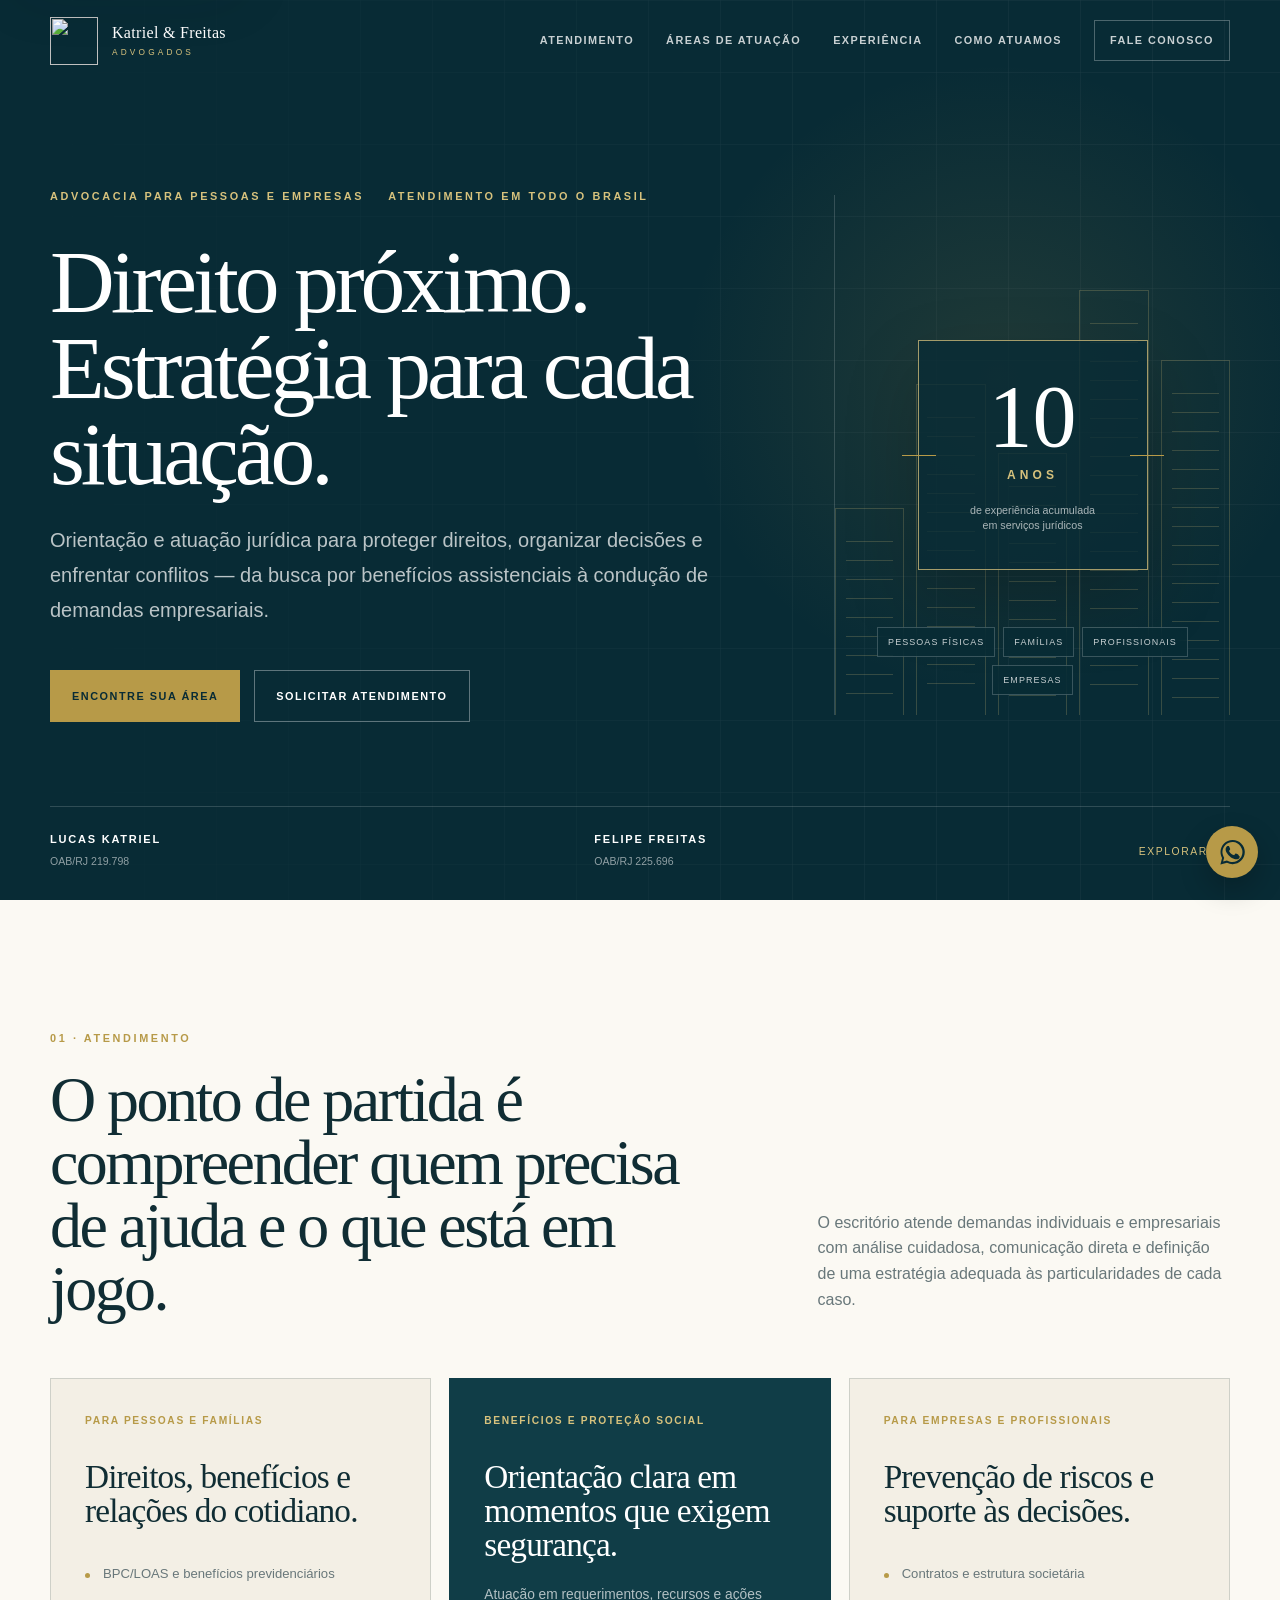
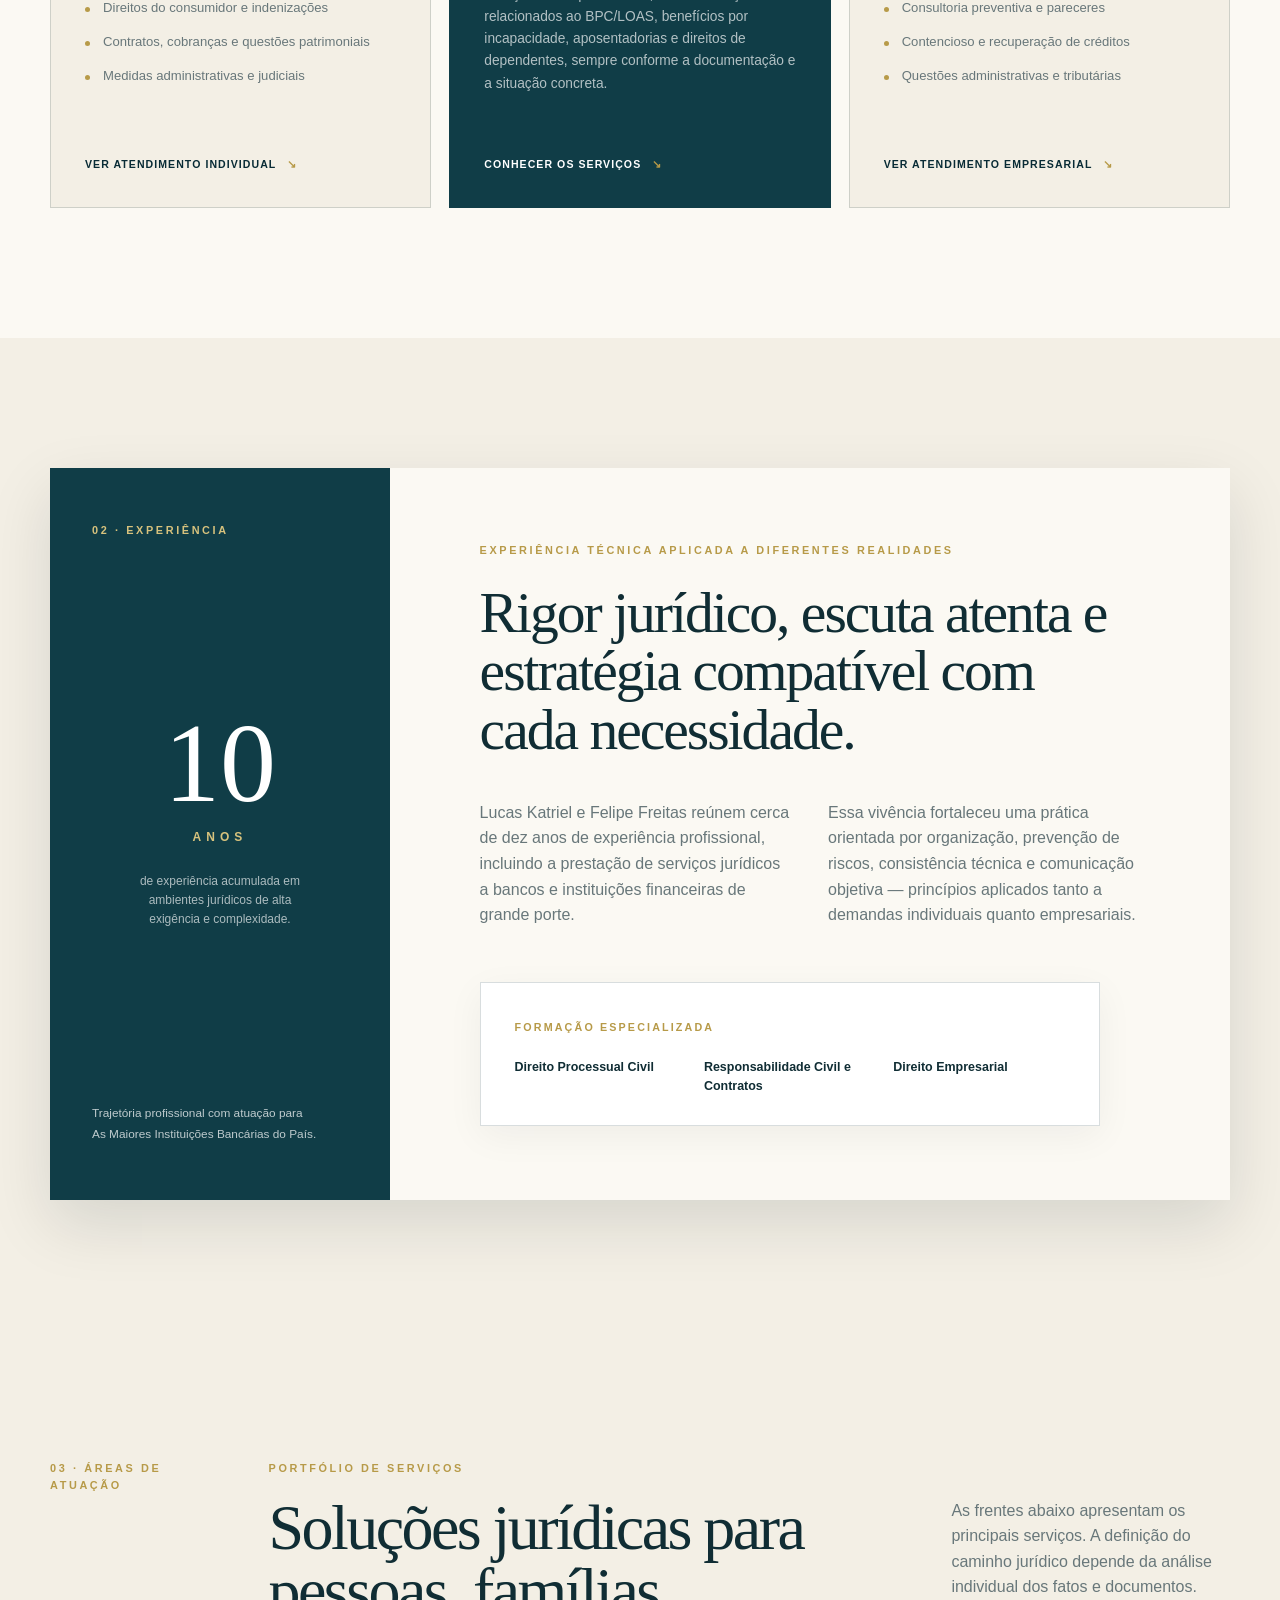
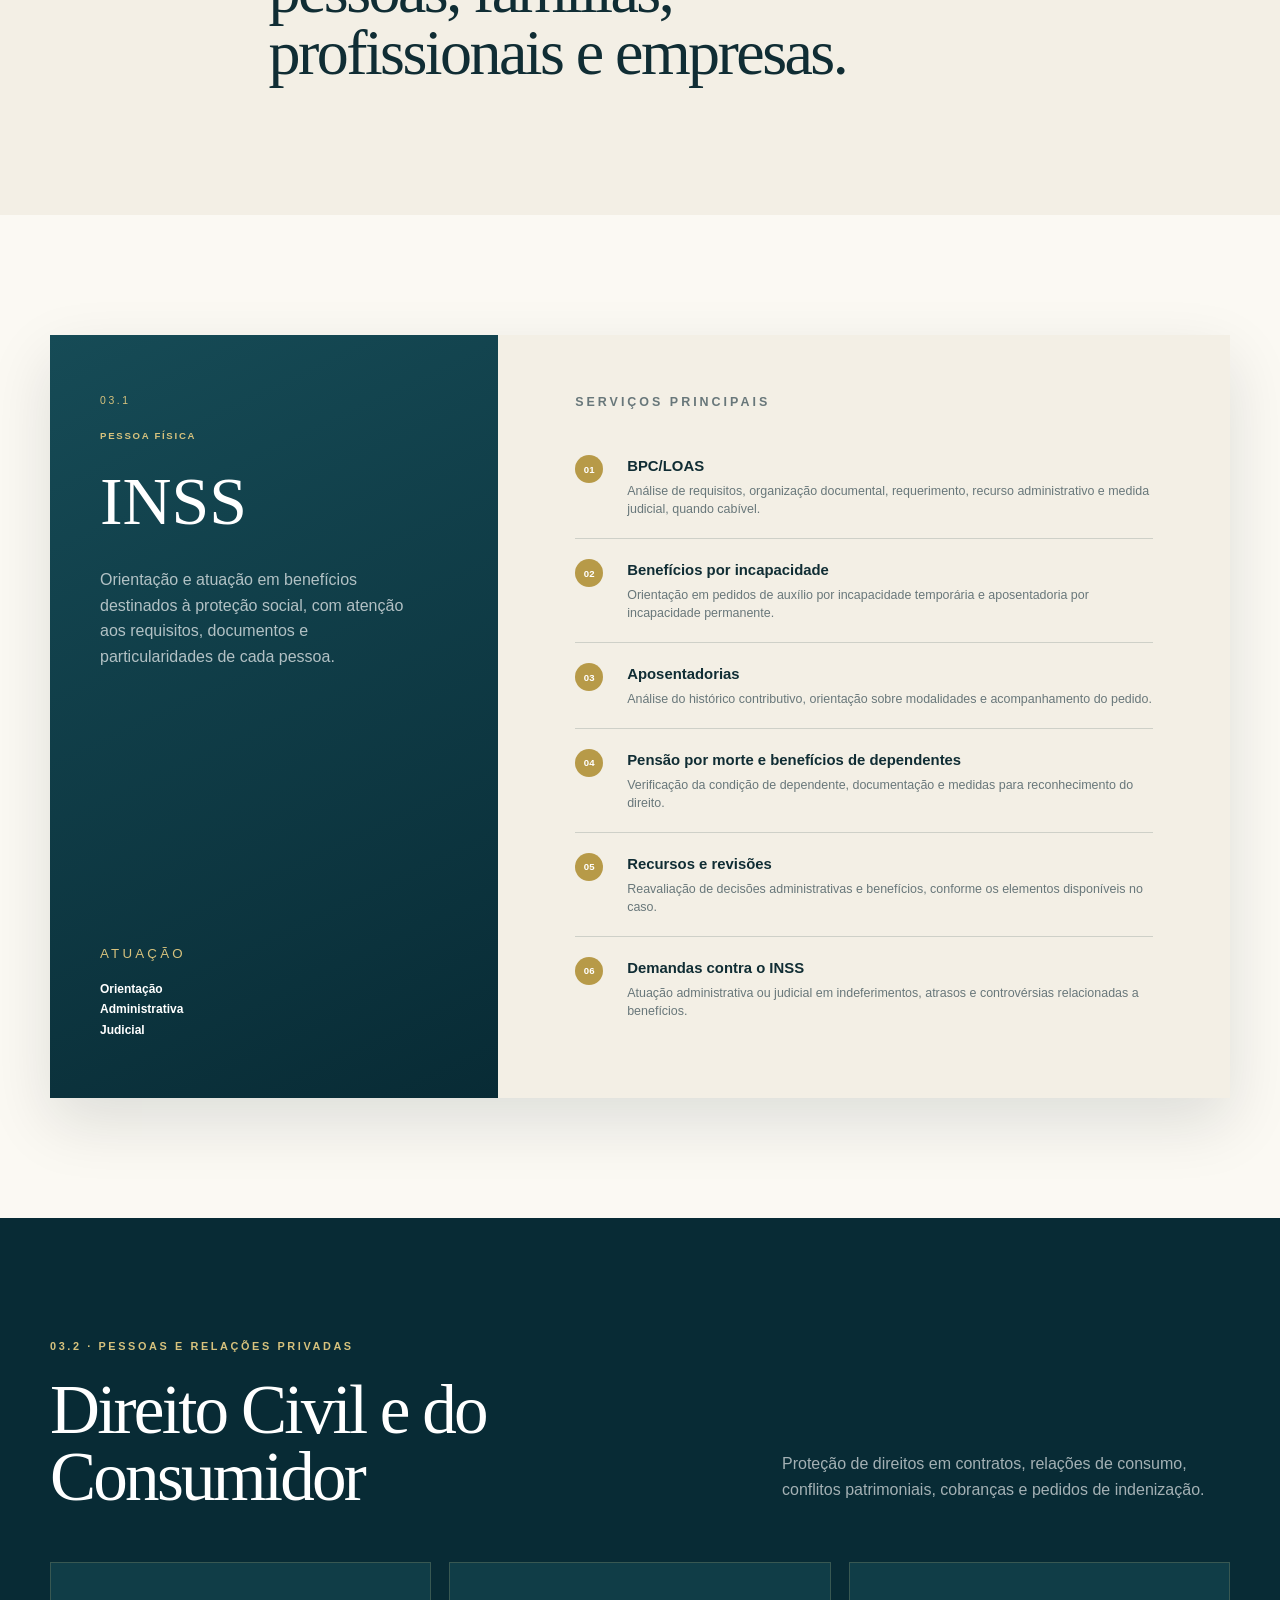
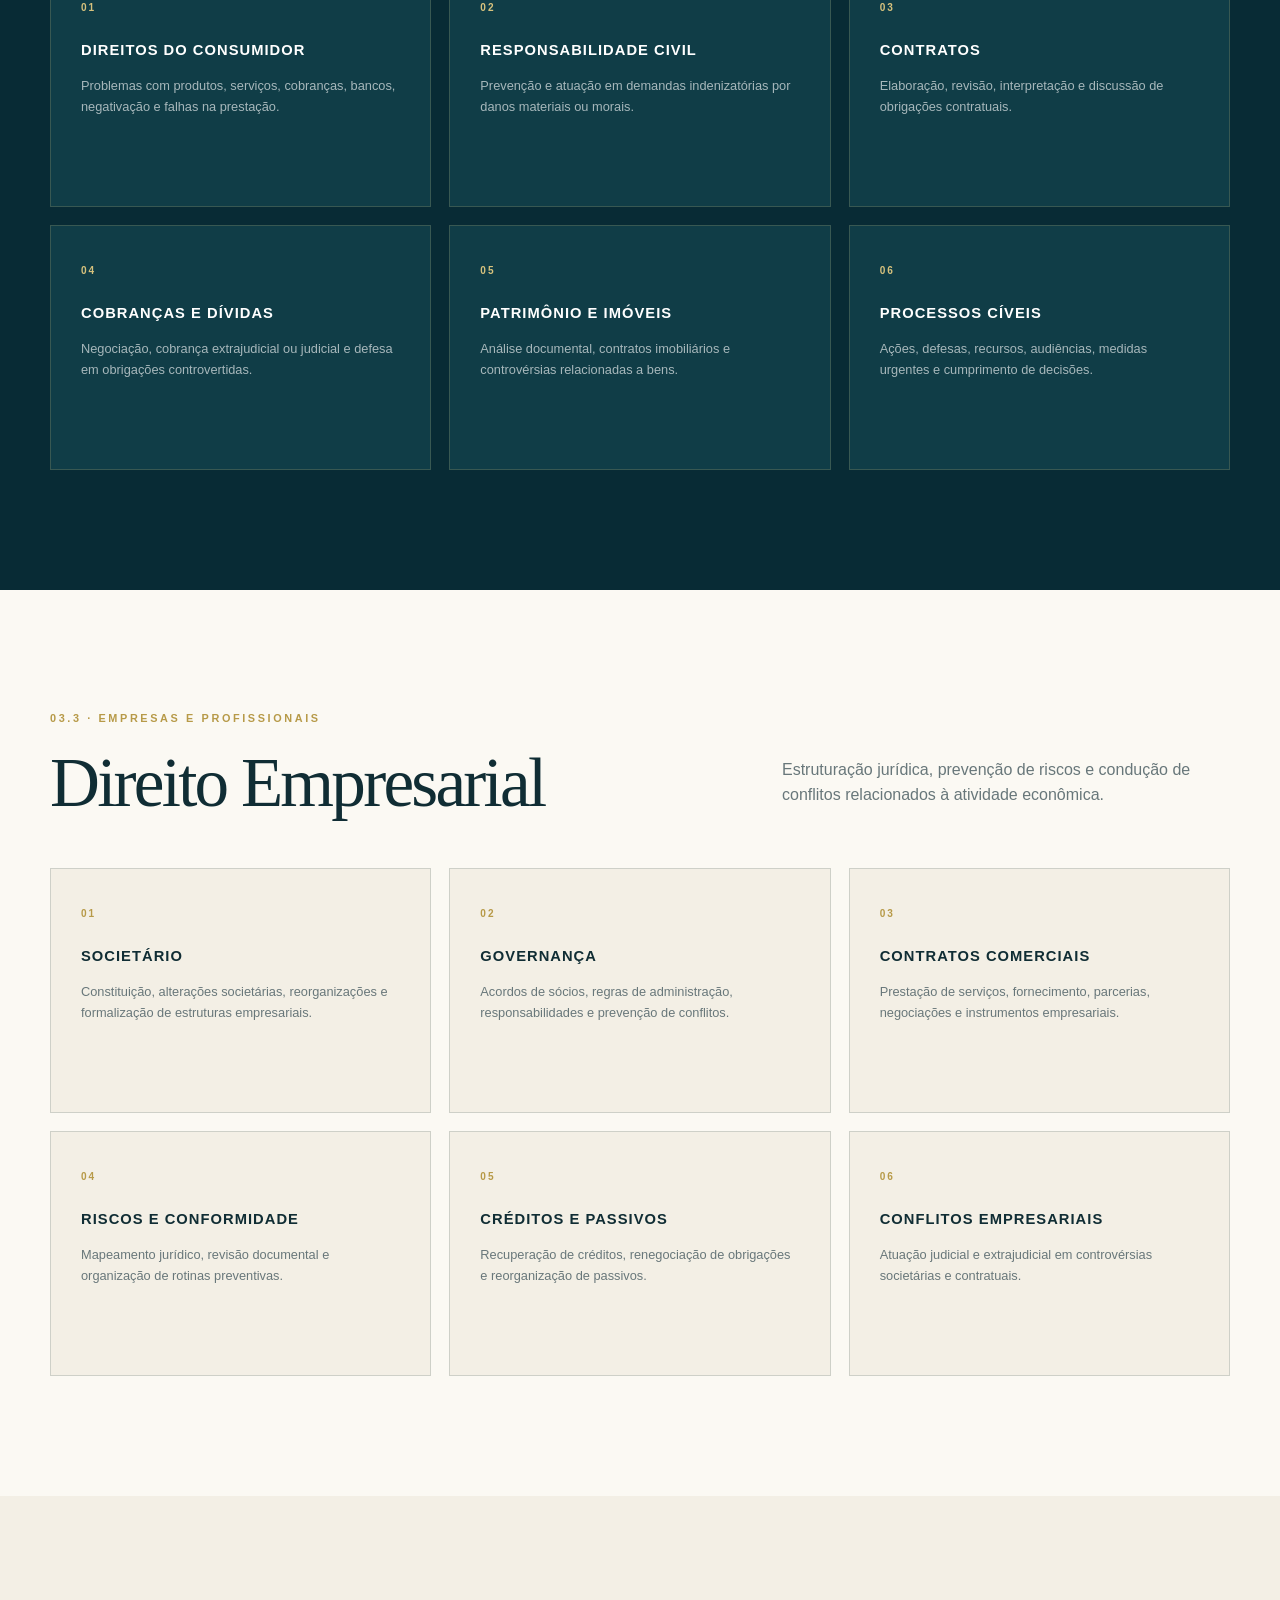
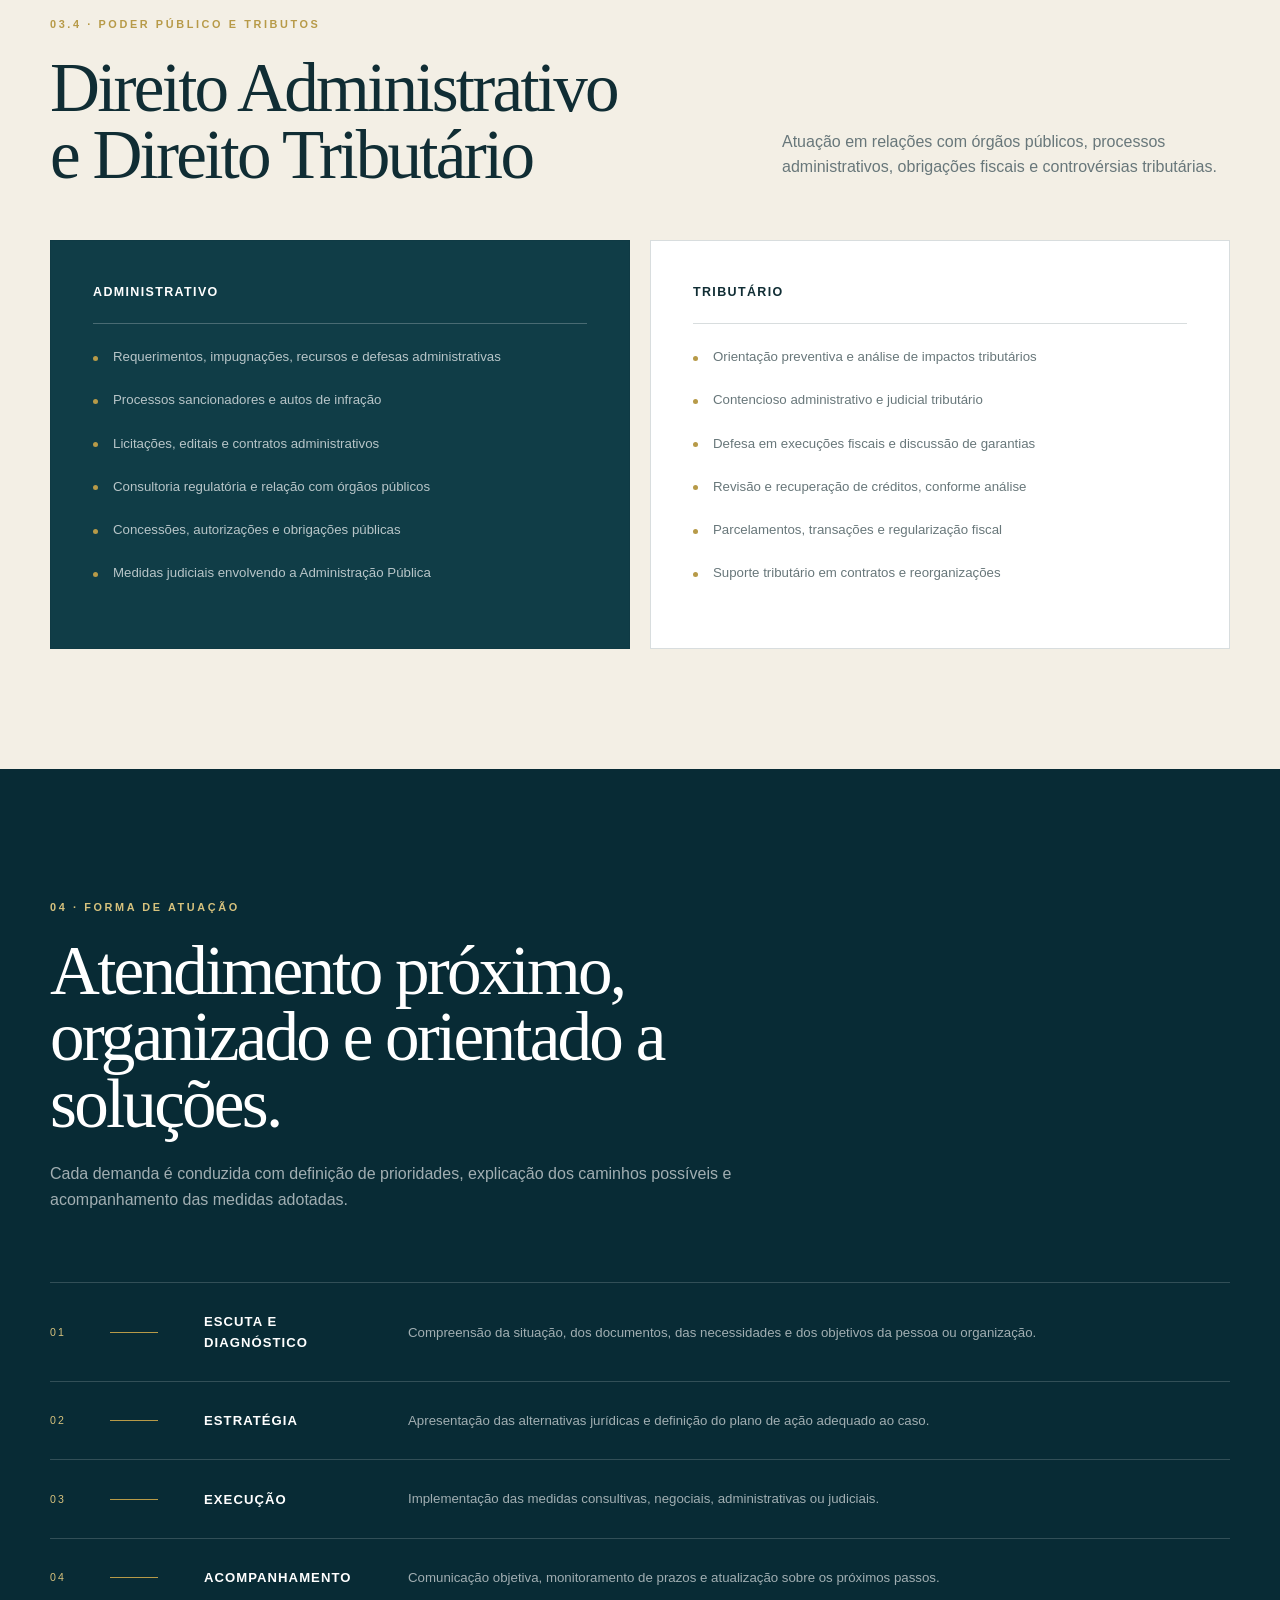
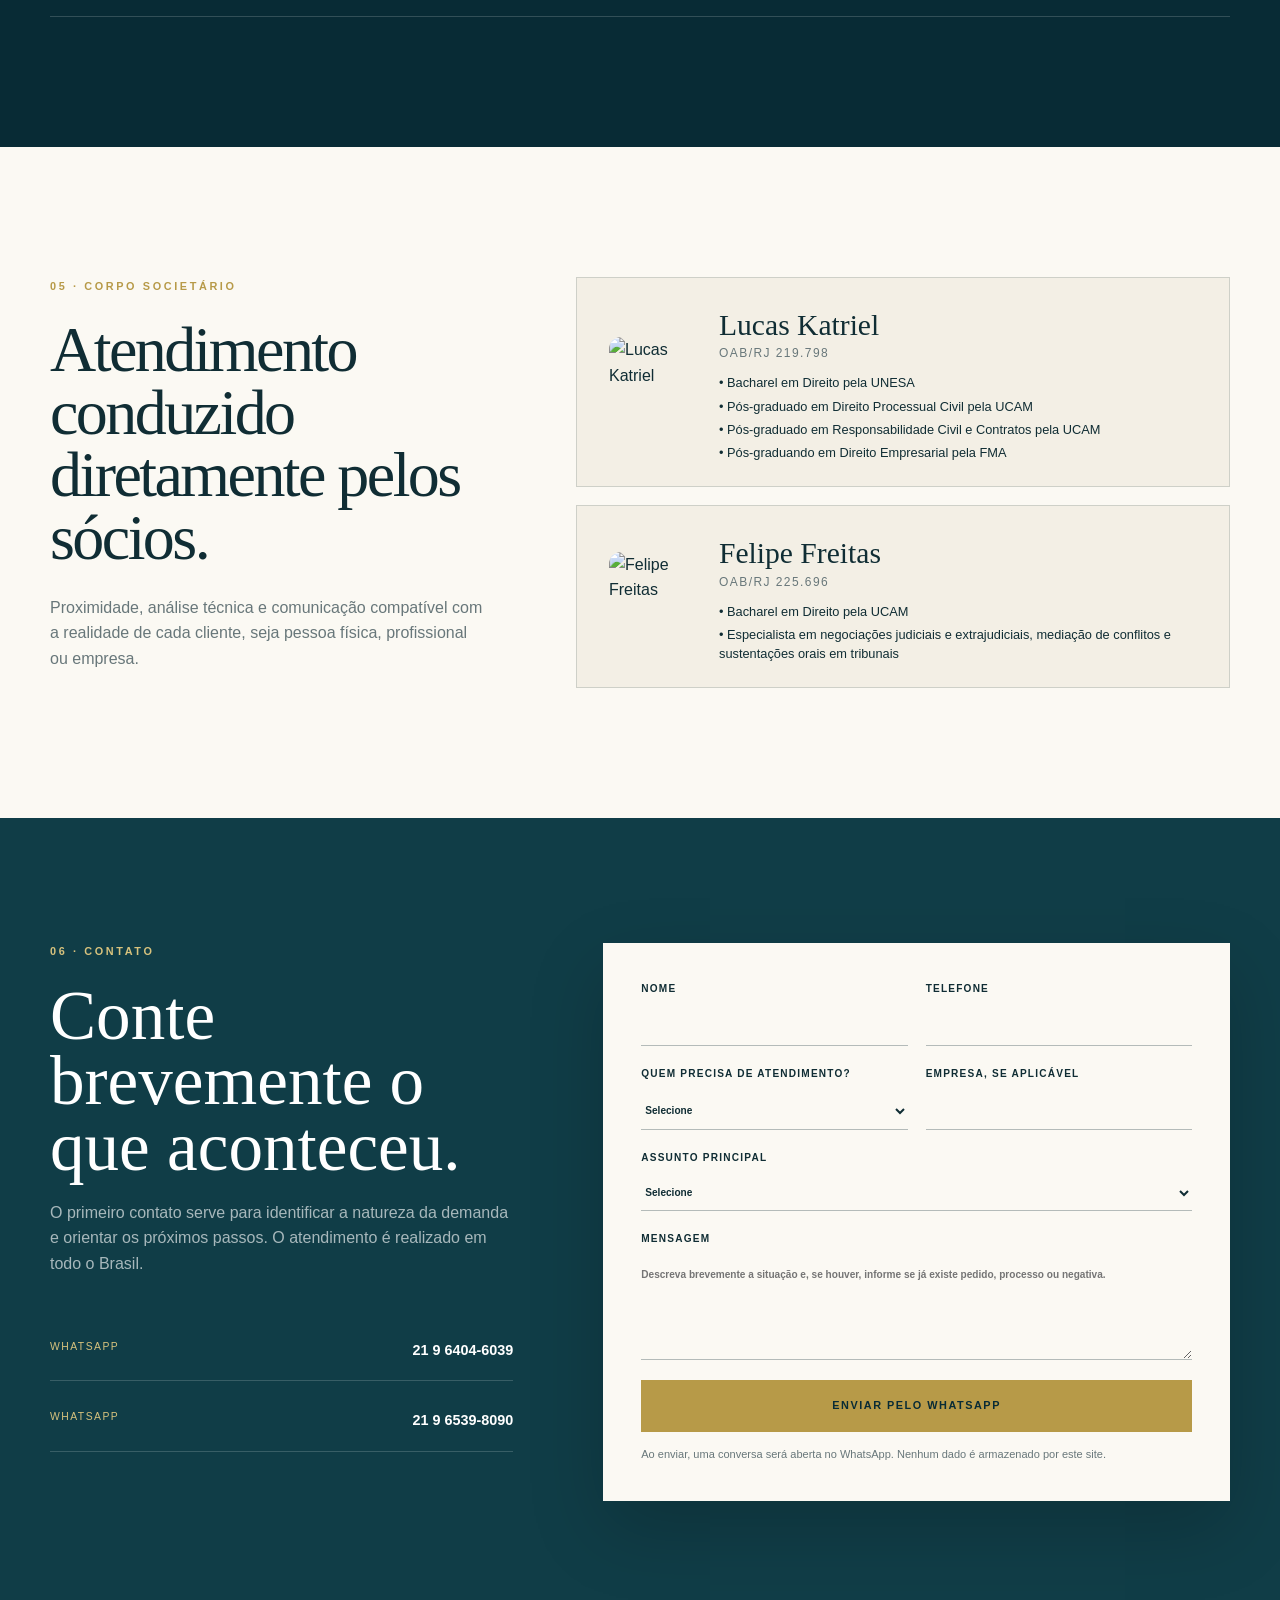
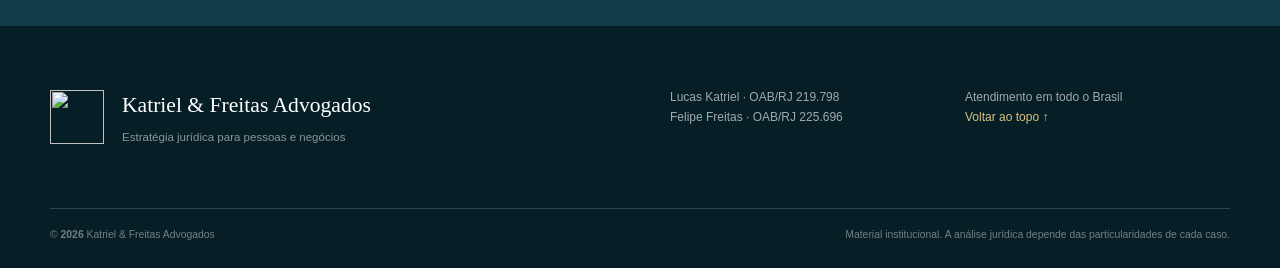
==== commit 0e1fc9c9: "Update index.html" ====
--- a/index.html
+++ b/index.html
@@ -235,7 +235,7 @@
     <h3>Felipe Freitas</h3>
     <p style="margin: -5px 0 10px; font-size: 0.75rem; color: var(--muted);">OAB/RJ 225.696</p>
     <ul style="list-style: none; padding: 0; margin: 0; font-size: 0.8rem; color: var(--ink); line-height: 1.5;">
-      <li style="margin-bottom: 4px;">• Graduado em Direito pela UCAM</li>
+      <li style="margin-bottom: 4px;">• Bacharel em Direito pela UCAM</li>
       <li>• Especialista em negociações judiciais e extrajudiciais, mediação de conflitos e sustentações orais em tribunais</li>
     </ul>
   </div>
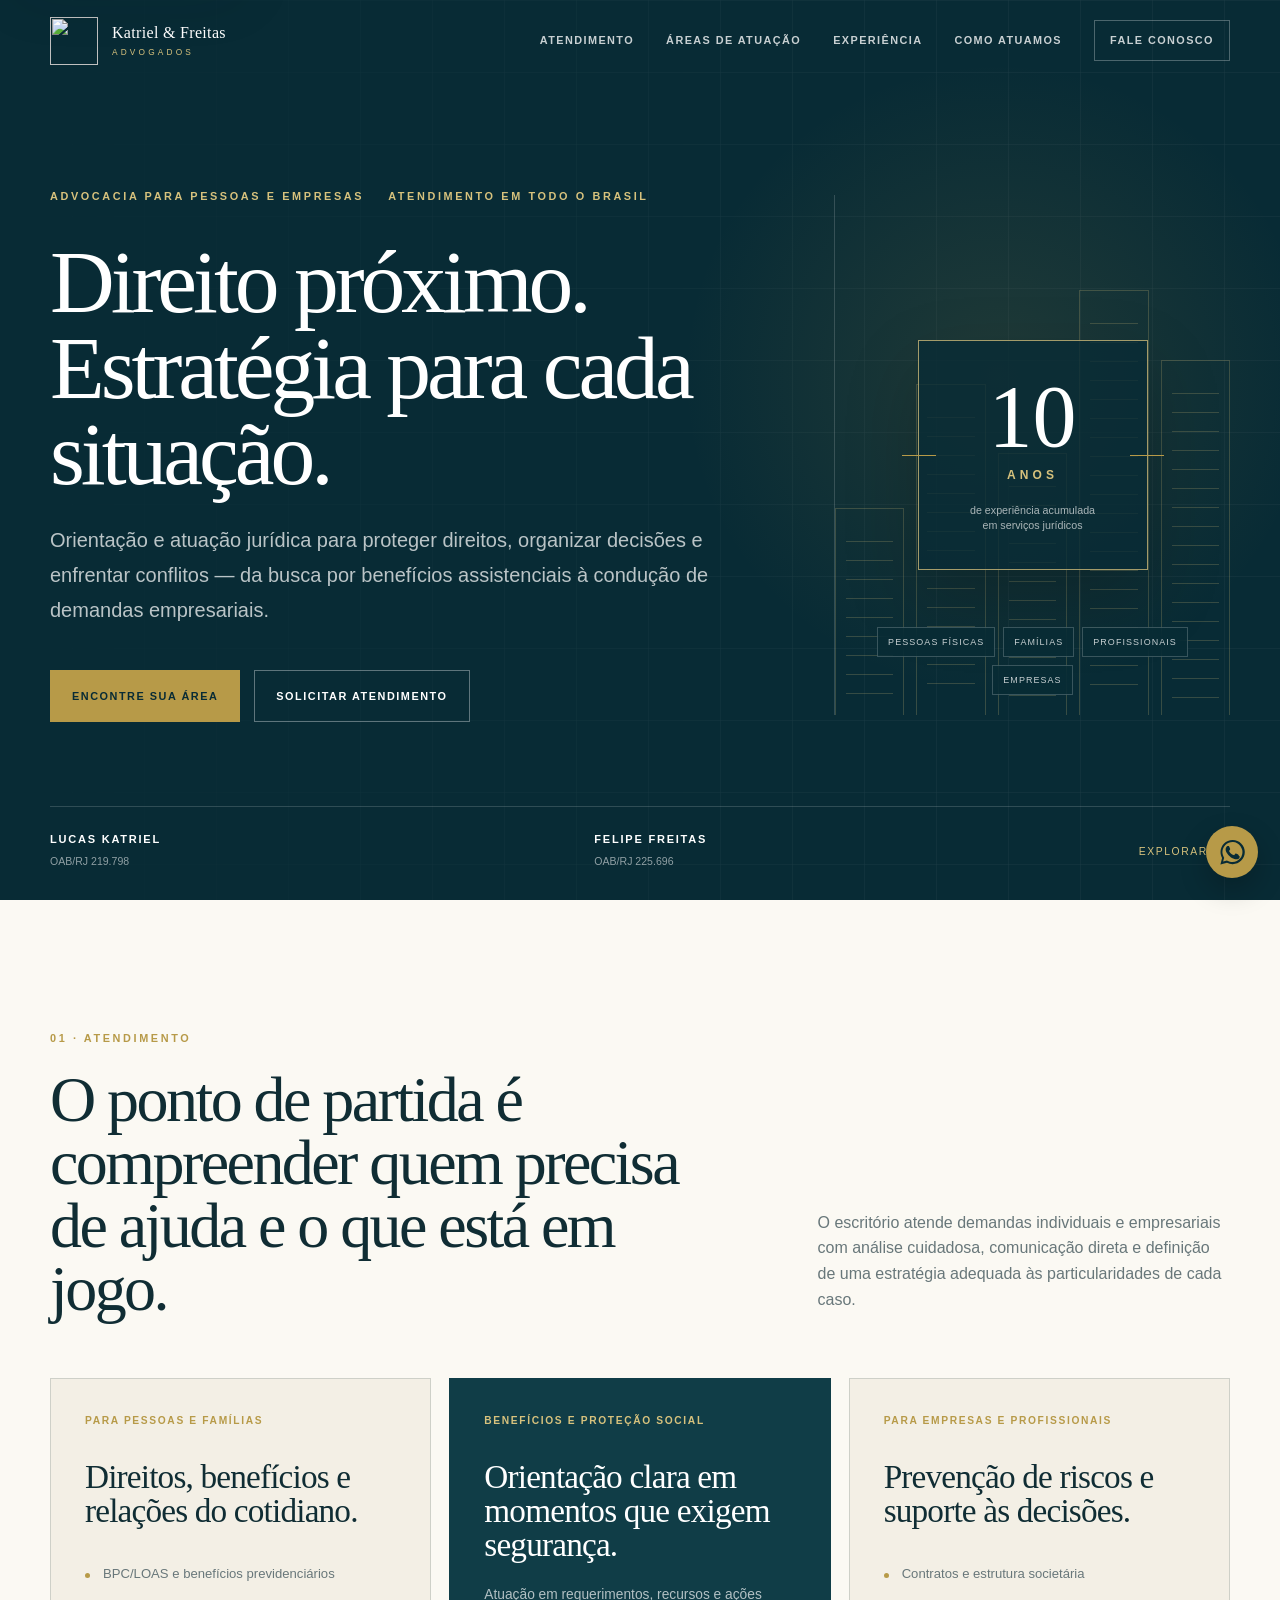
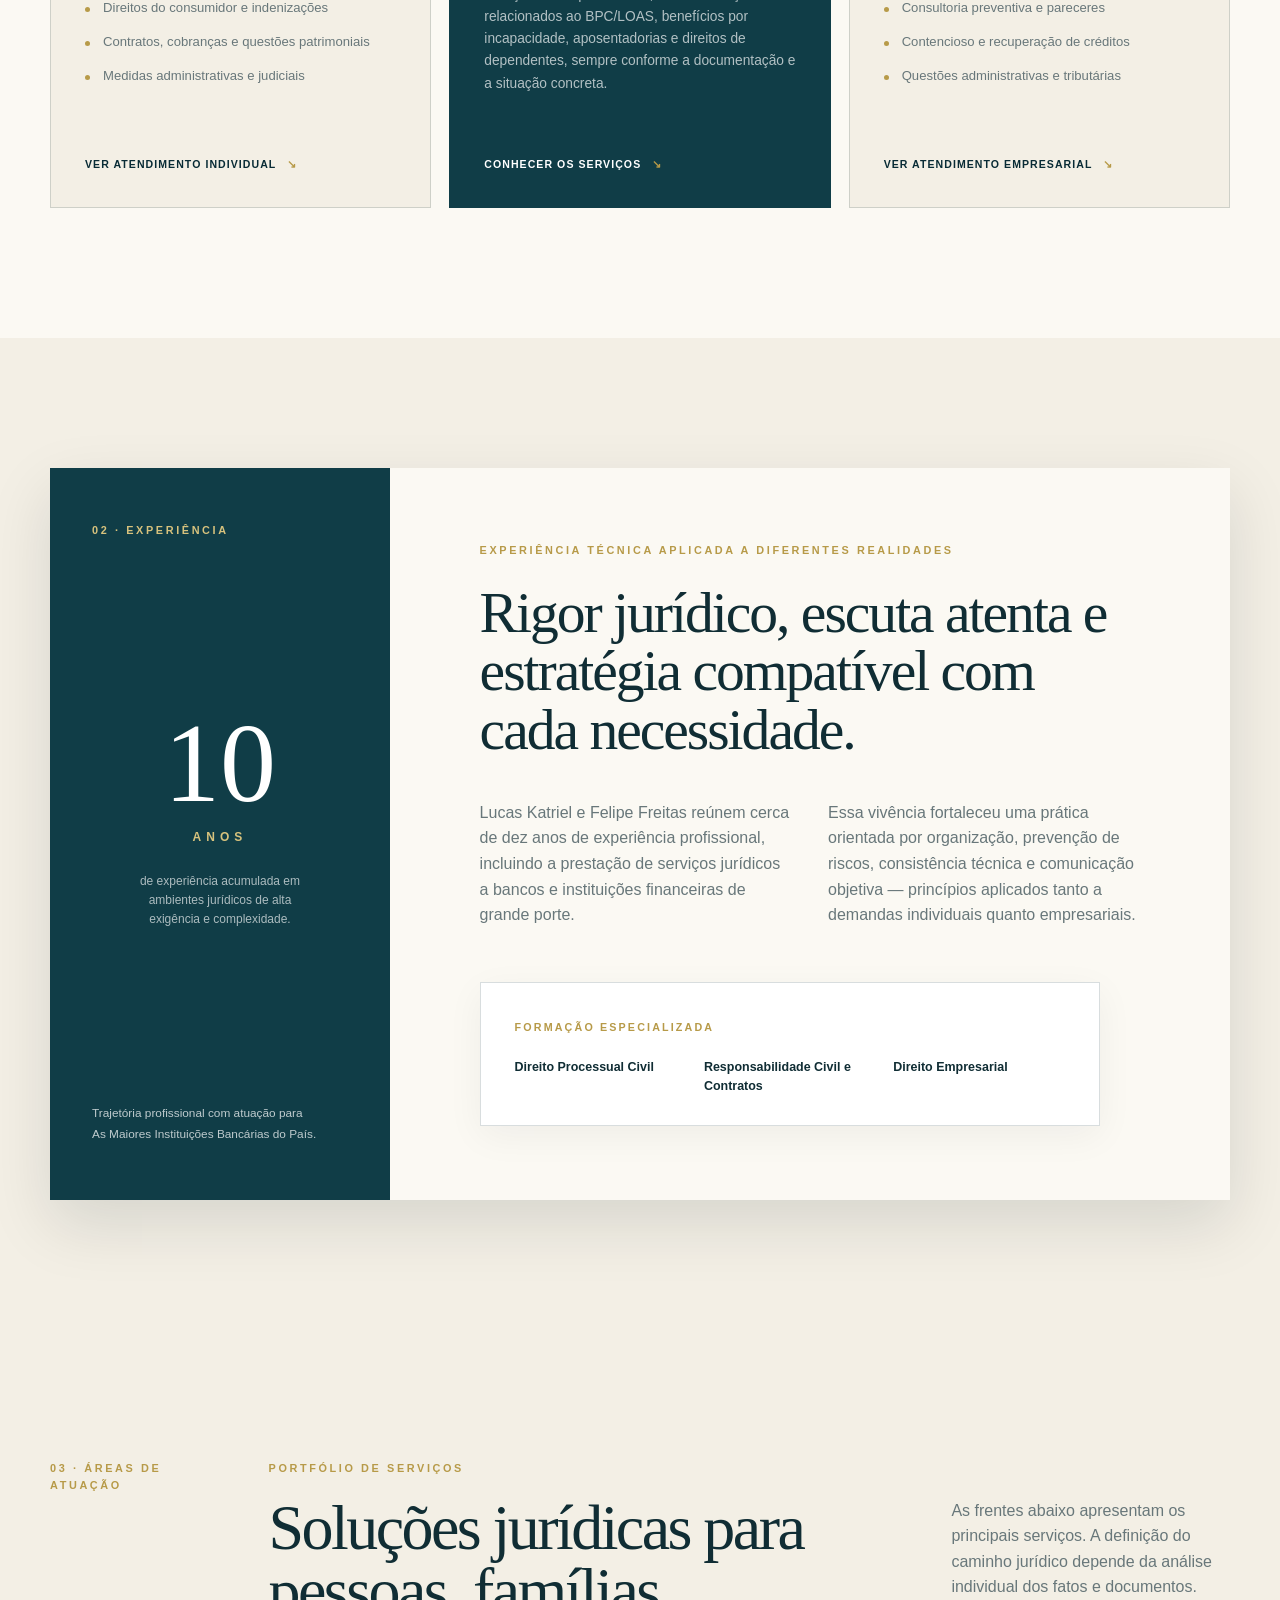
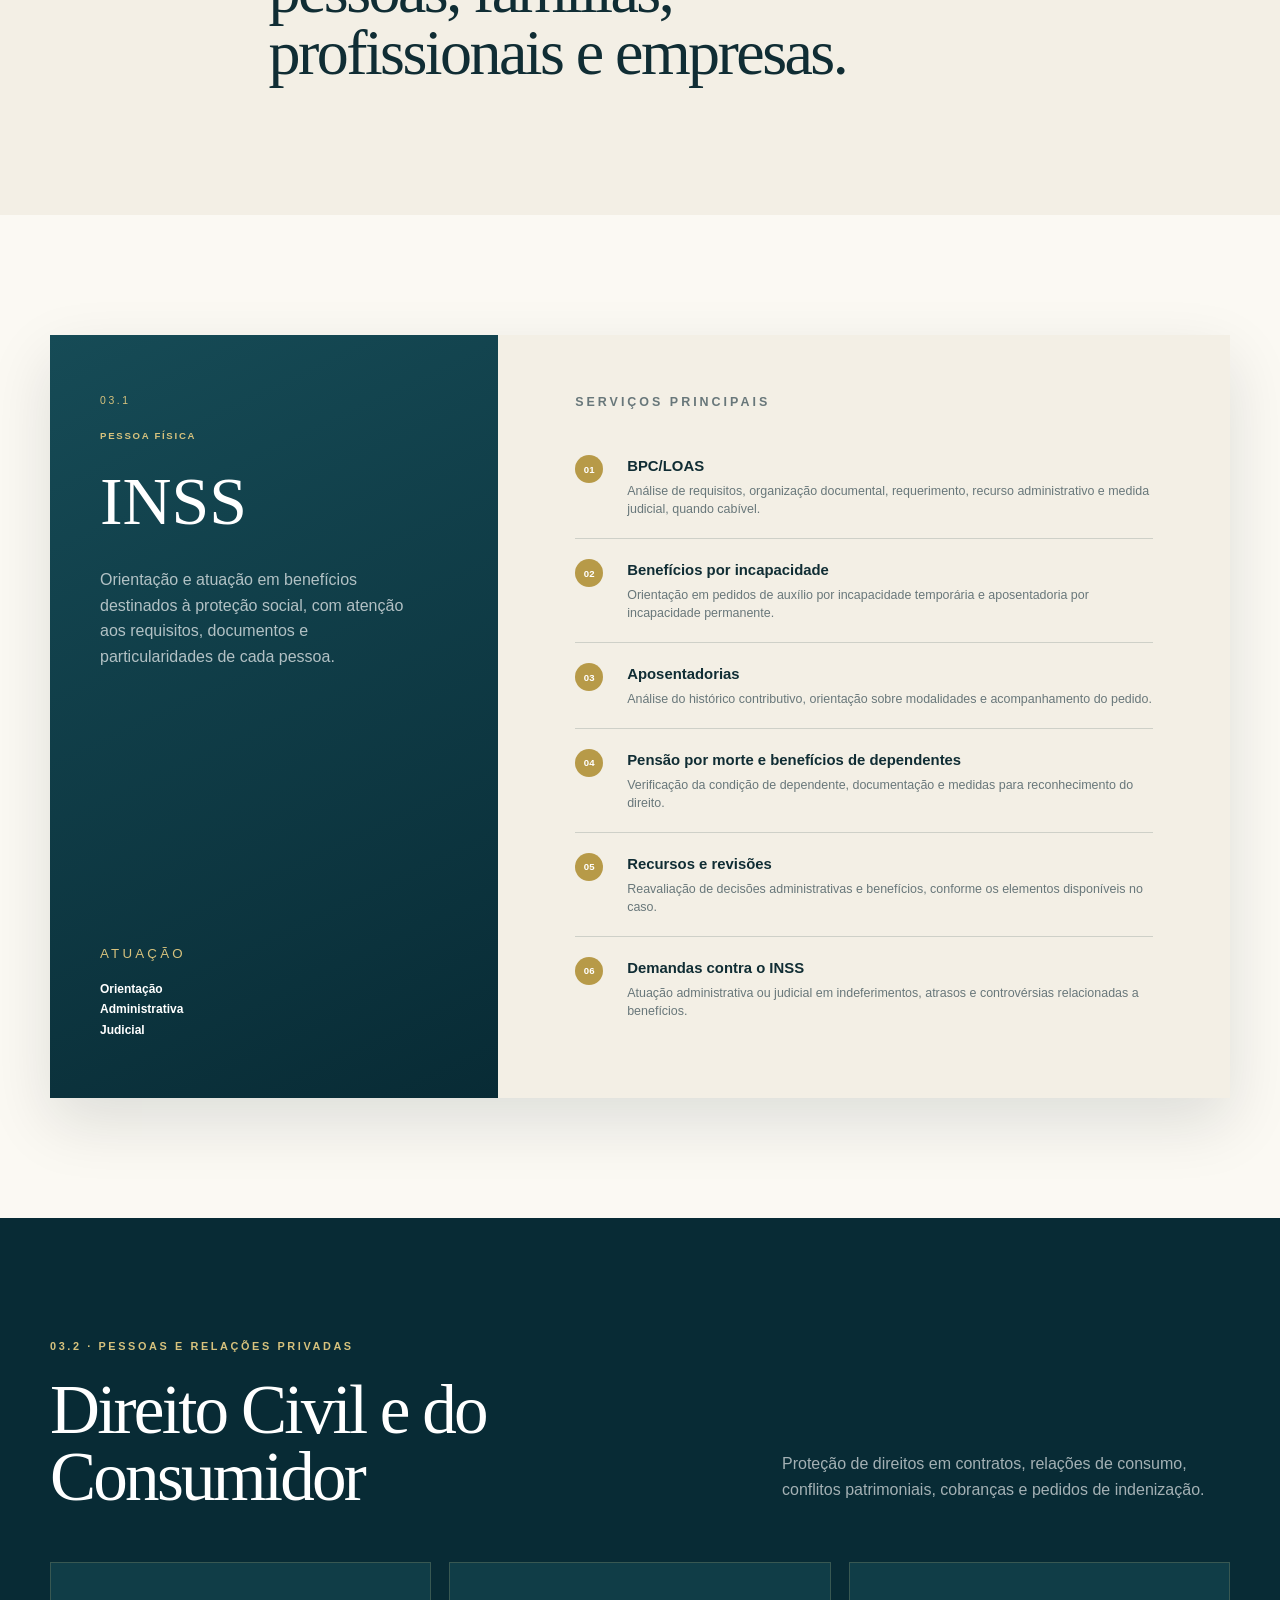
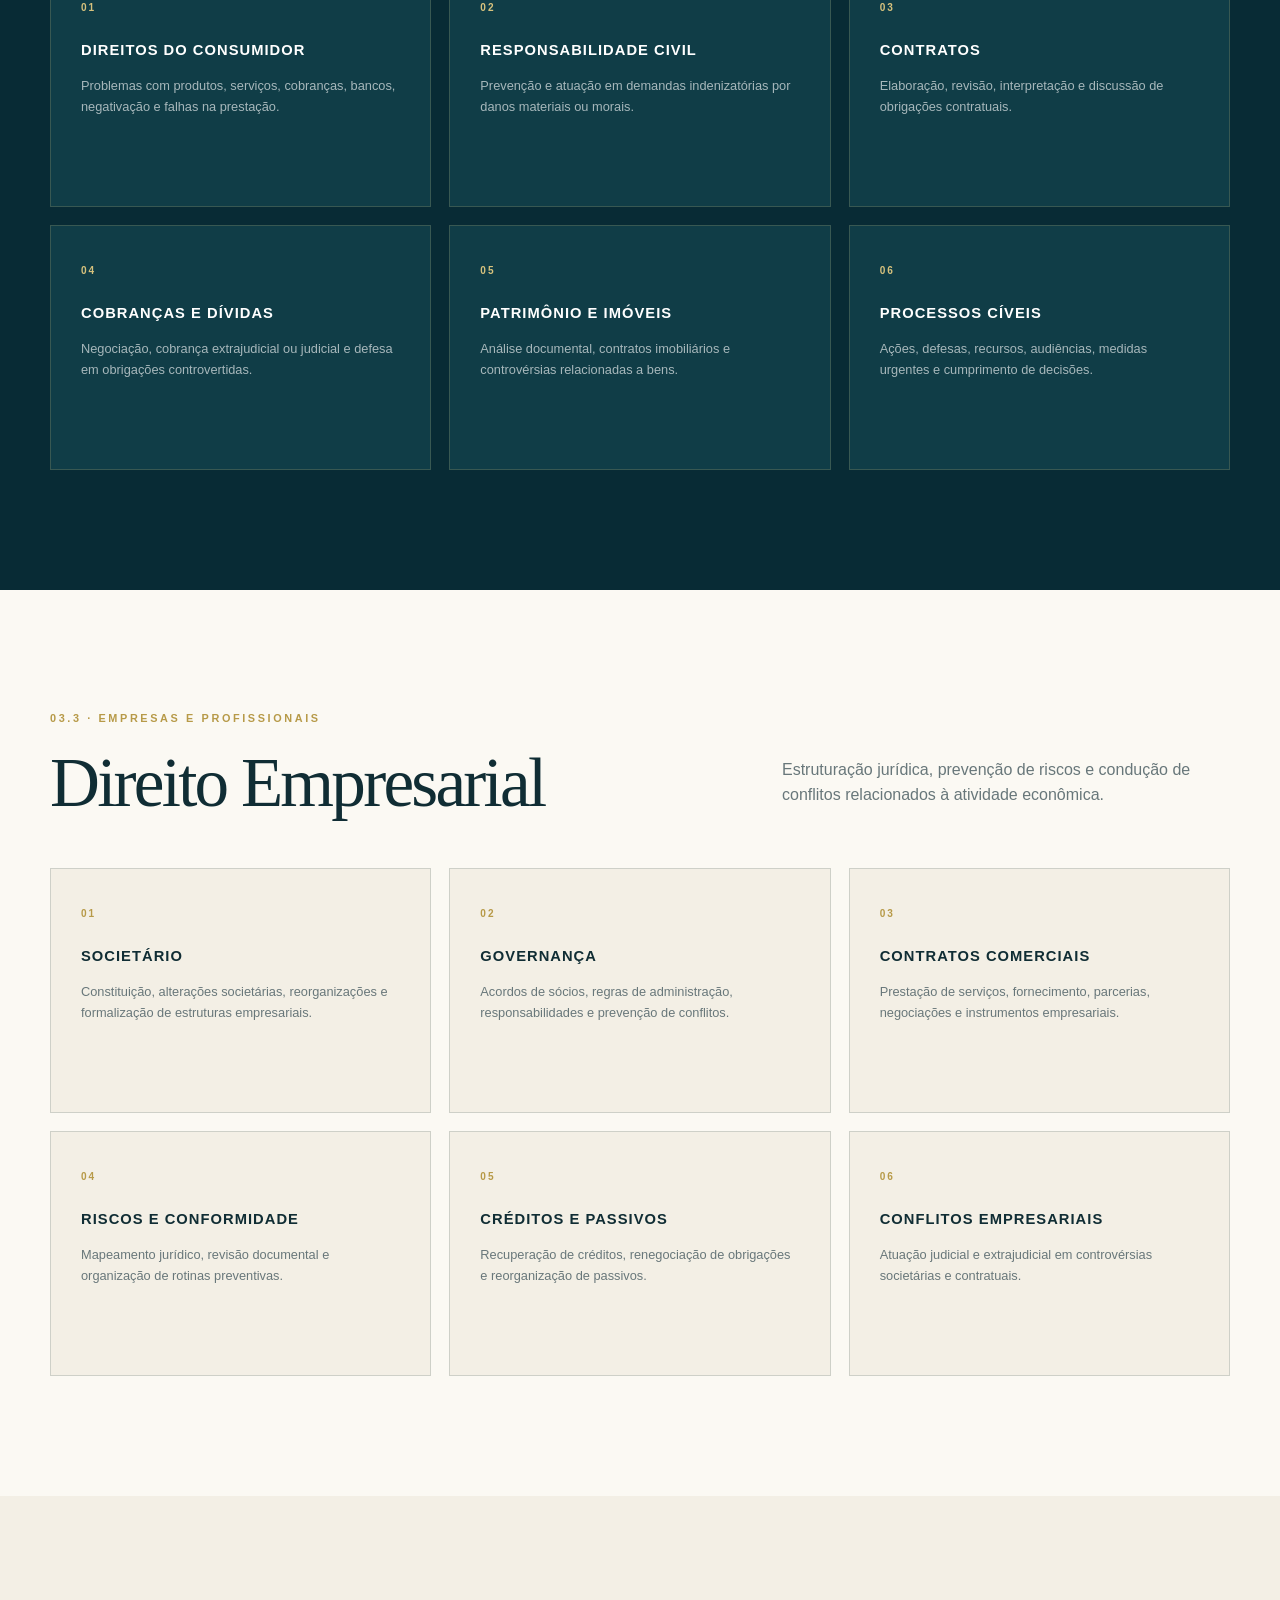
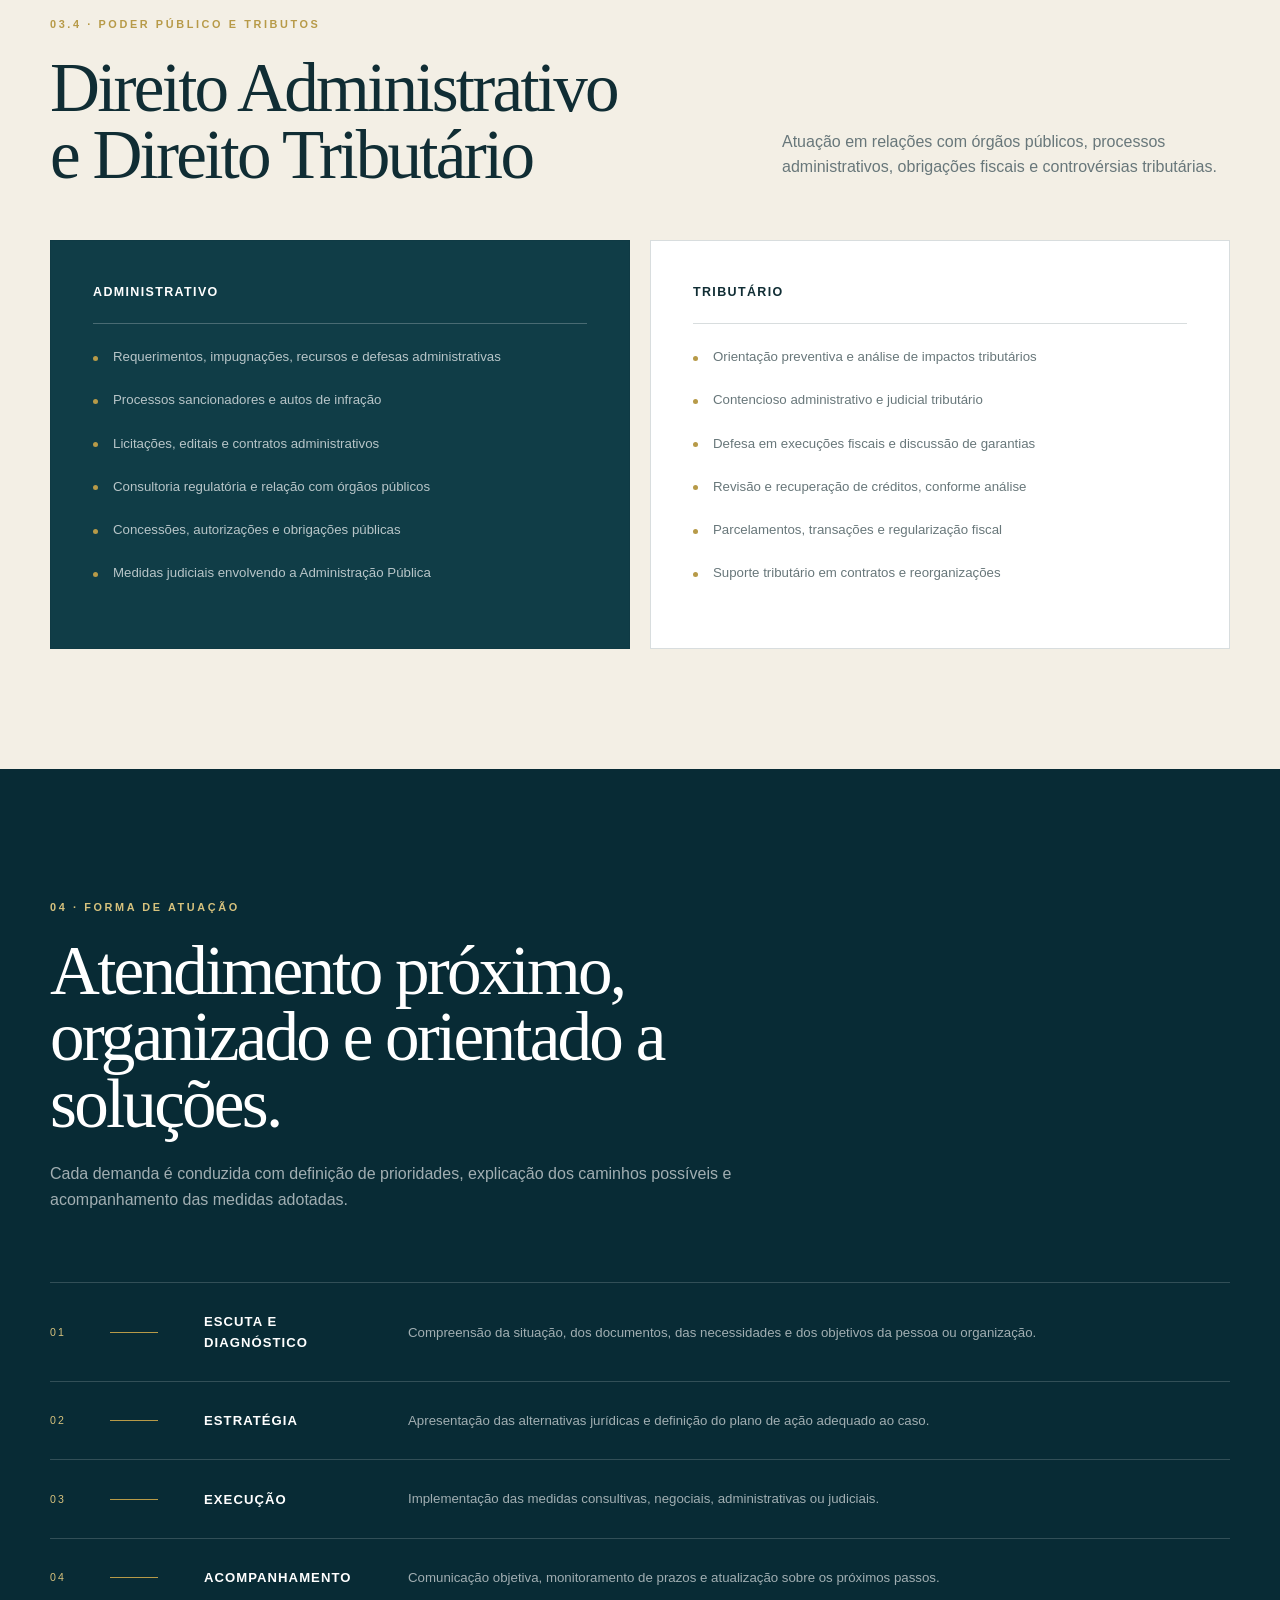
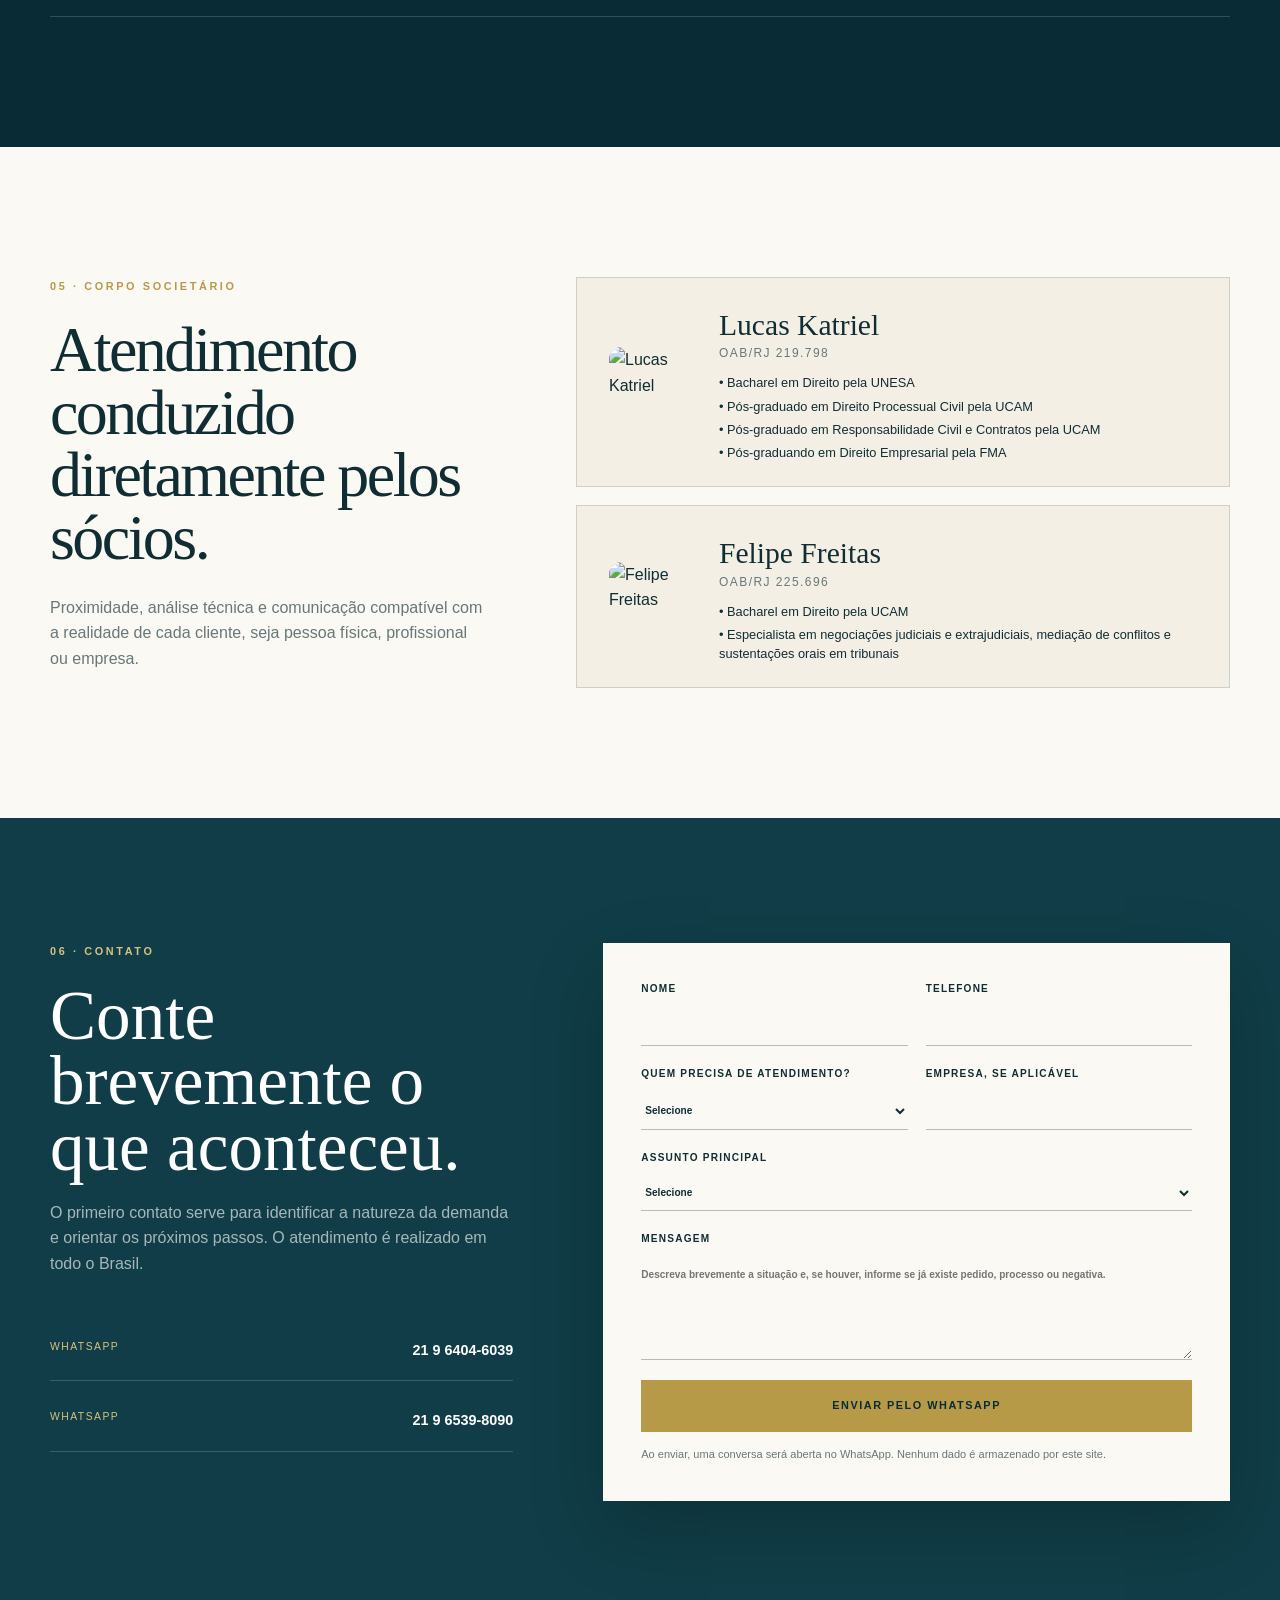
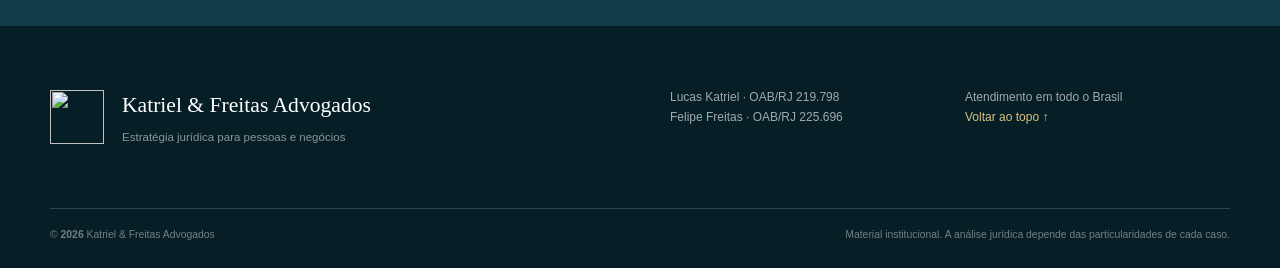
==== commit 2ff1e01c: "Update index.html" ====
--- a/index.html
+++ b/index.html
@@ -218,7 +218,7 @@
         <div class="partners-copy reveal"><p class="section-index">05 · Corpo societário</p><h2 id="partners-title">Atendimento conduzido diretamente pelos sócios.</h2><p>Proximidade, análise técnica e comunicação compatível com a realidade de cada cliente, seja pessoa física, profissional ou empresa.</p></div>
         <div class="partner-cards">
 <article class="partner-card reveal">
-  <img src="https://i.postimg.cc/Y2hbHH4R/Chat-GPT-Image-27-de-jun-de-2026-09-00-03.png" alt="Lucas Katriel" style="width: 90px; height: 90px; border-radius: 12px; object-fit: cover; display: block; flex-shrink: 0;">
+  <img src="https://i.postimg.cc/Y2hbHH4R/Chat-GPT-Image-27-de-jun-de-2026-09-00-03.png" alt="Lucas Katriel" style="width: 70px; height: 70px; border-radius: 12px; object-fit: cover; display: block; flex-shrink: 0;">
   <div>
     <h3>Lucas Katriel</h3>
     <p style="margin: -5px 0 10px; font-size: 0.75rem; color: var(--muted);">OAB/RJ 219.798</p>
@@ -230,7 +230,7 @@
     </ul>
   </div>
 </article>       <article class="partner-card reveal">
-  <img src="https://i.postimg.cc/zvmKn9qh/Chat-GPT-Image-27-de-jun-de-2026-10-22-45.png" alt="Felipe Freitas" style="width: 90px; height: 90px; border-radius: 12px; object-fit: cover; display: block; flex-shrink: 0;">
+  <img src="https://i.postimg.cc/zvmKn9qh/Chat-GPT-Image-27-de-jun-de-2026-10-22-45.png" alt="Felipe Freitas" style="width: 70px; height: 70px; border-radius: 12px; object-fit: cover; display: block; flex-shrink: 0;">
   <div>
     <h3>Felipe Freitas</h3>
     <p style="margin: -5px 0 10px; font-size: 0.75rem; color: var(--muted);">OAB/RJ 225.696</p>
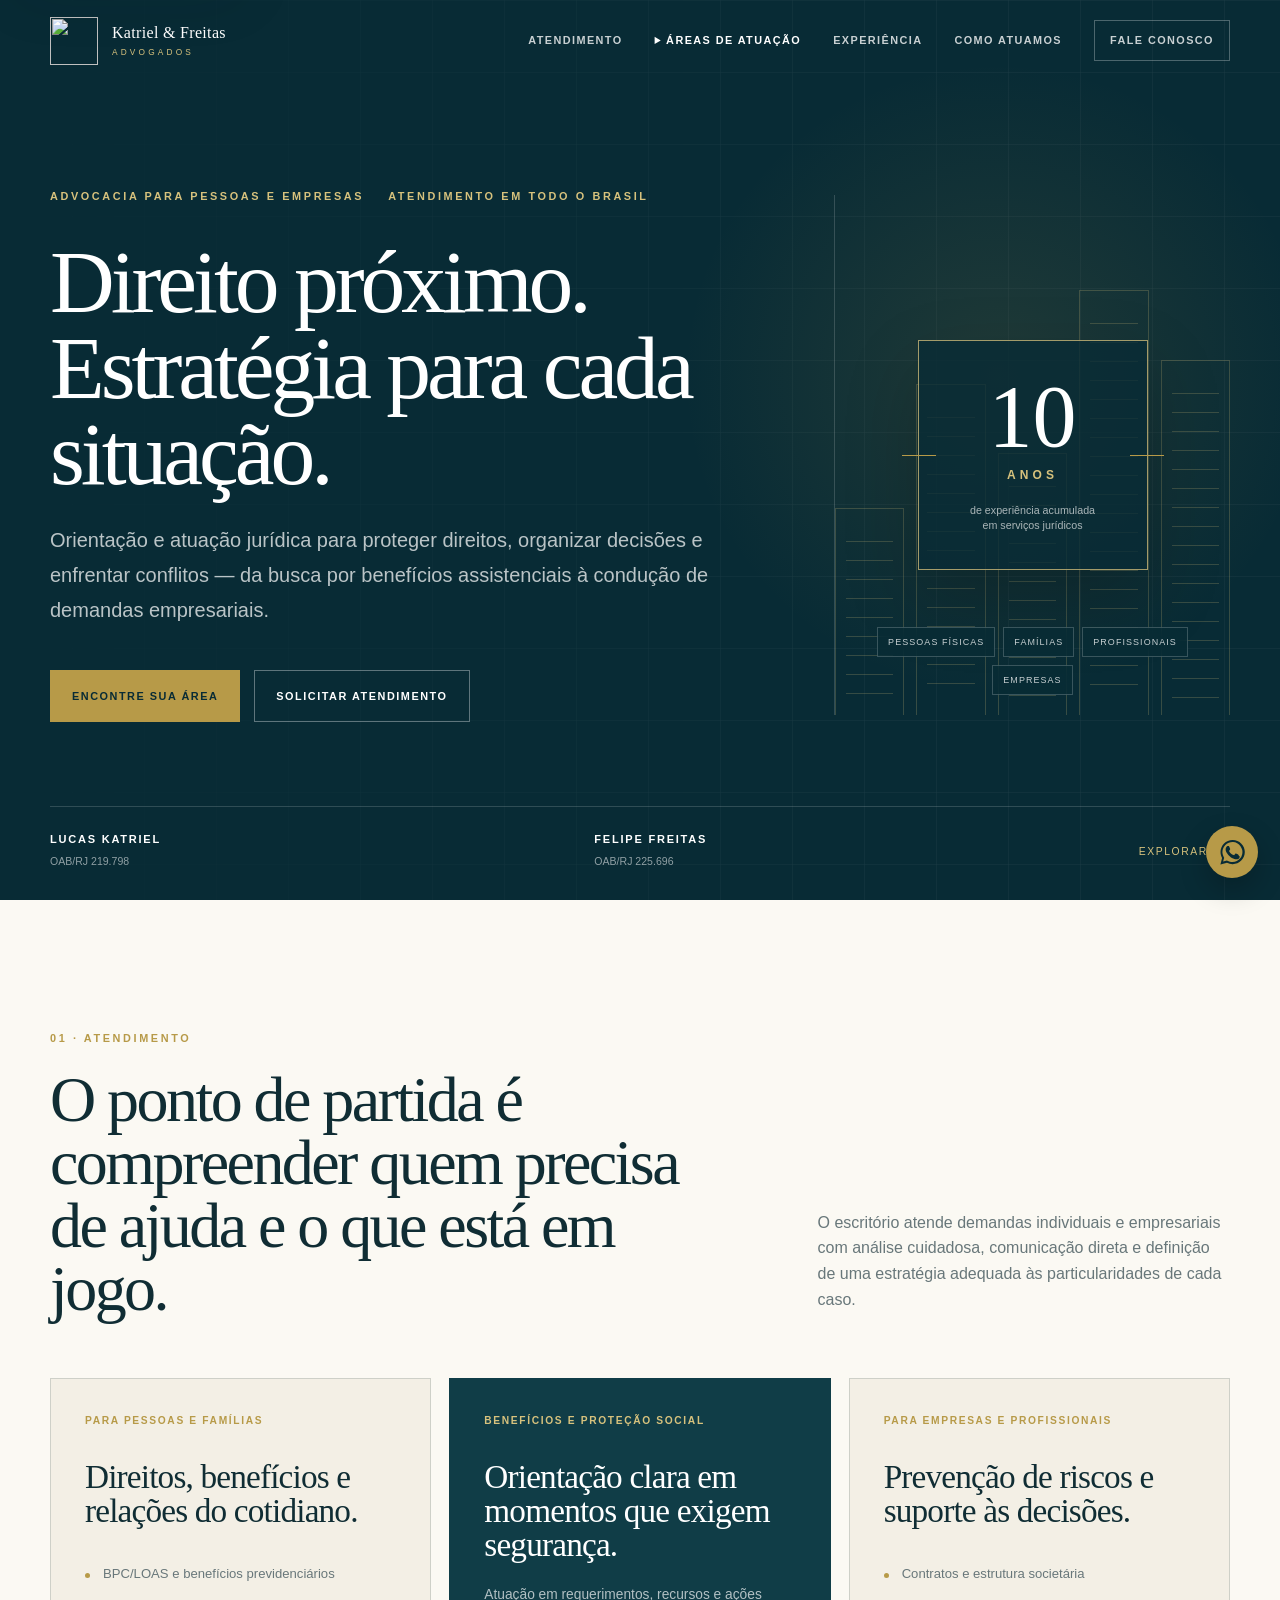
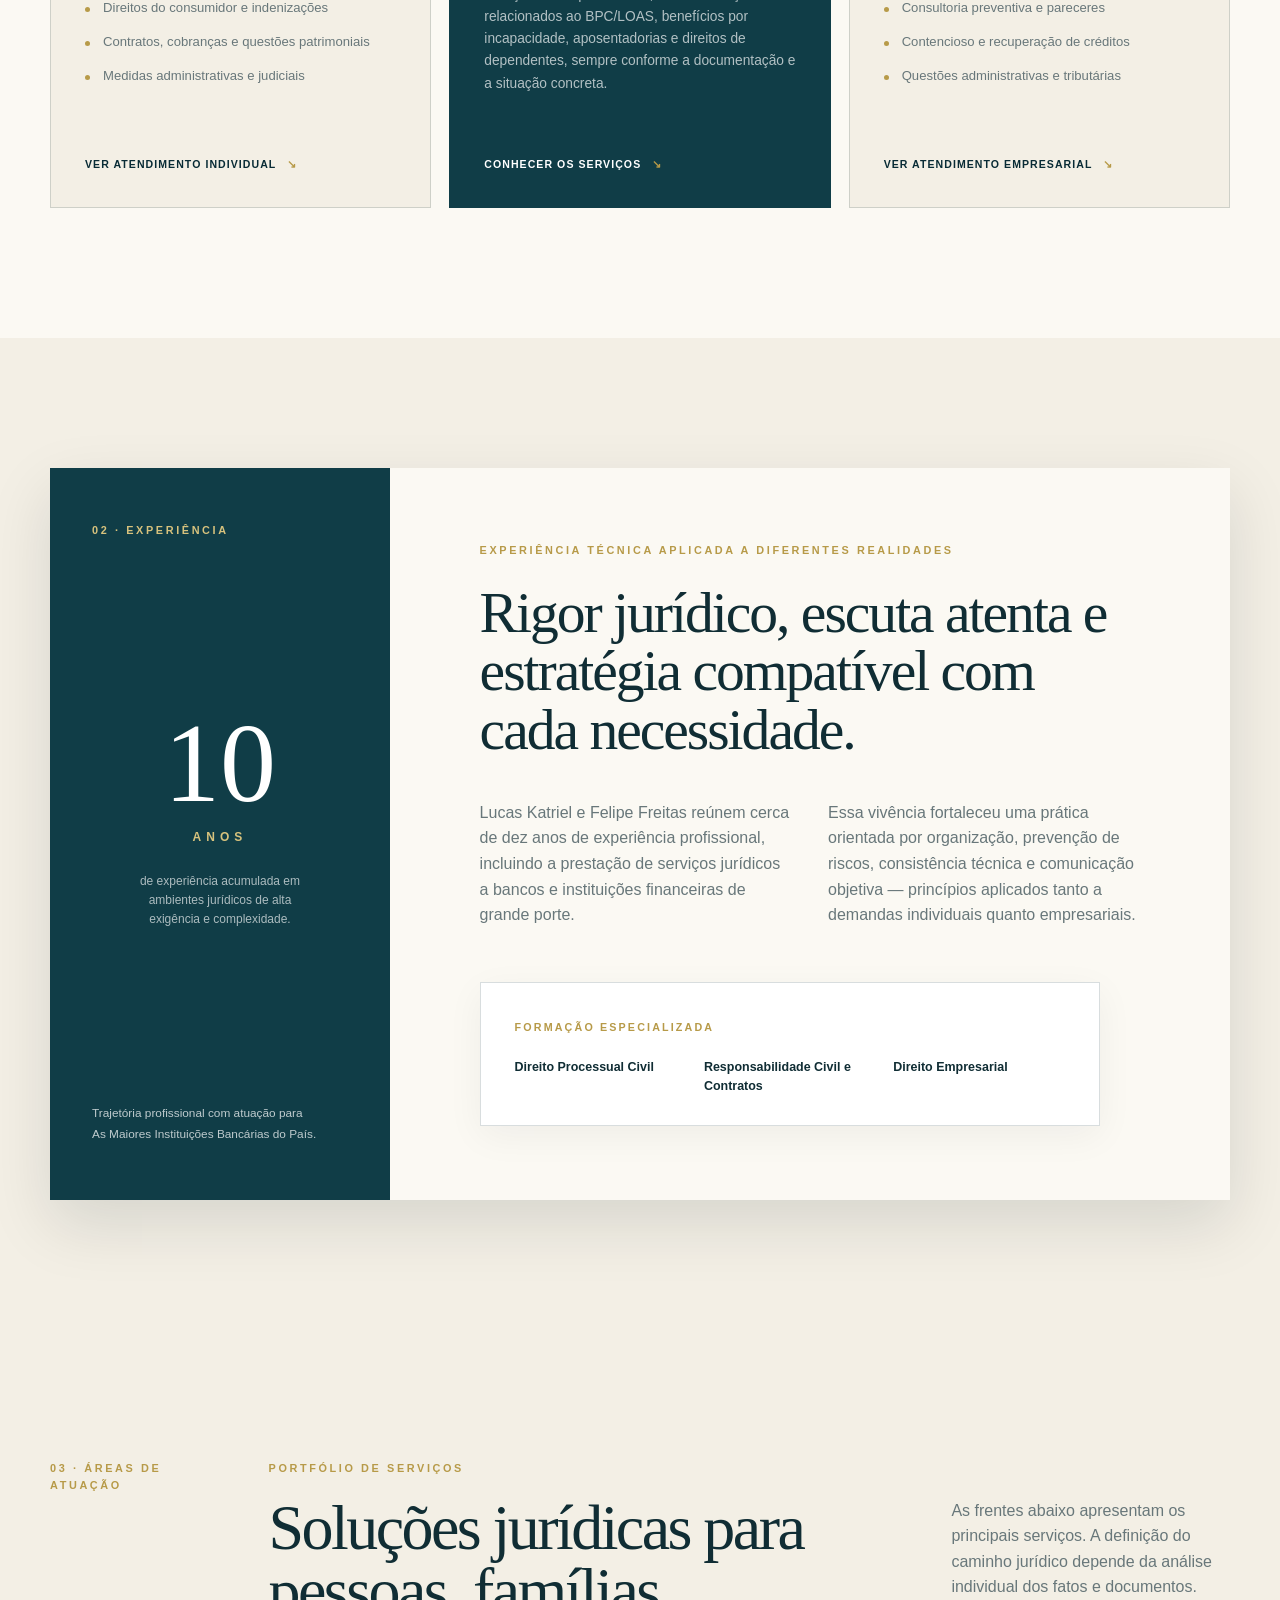
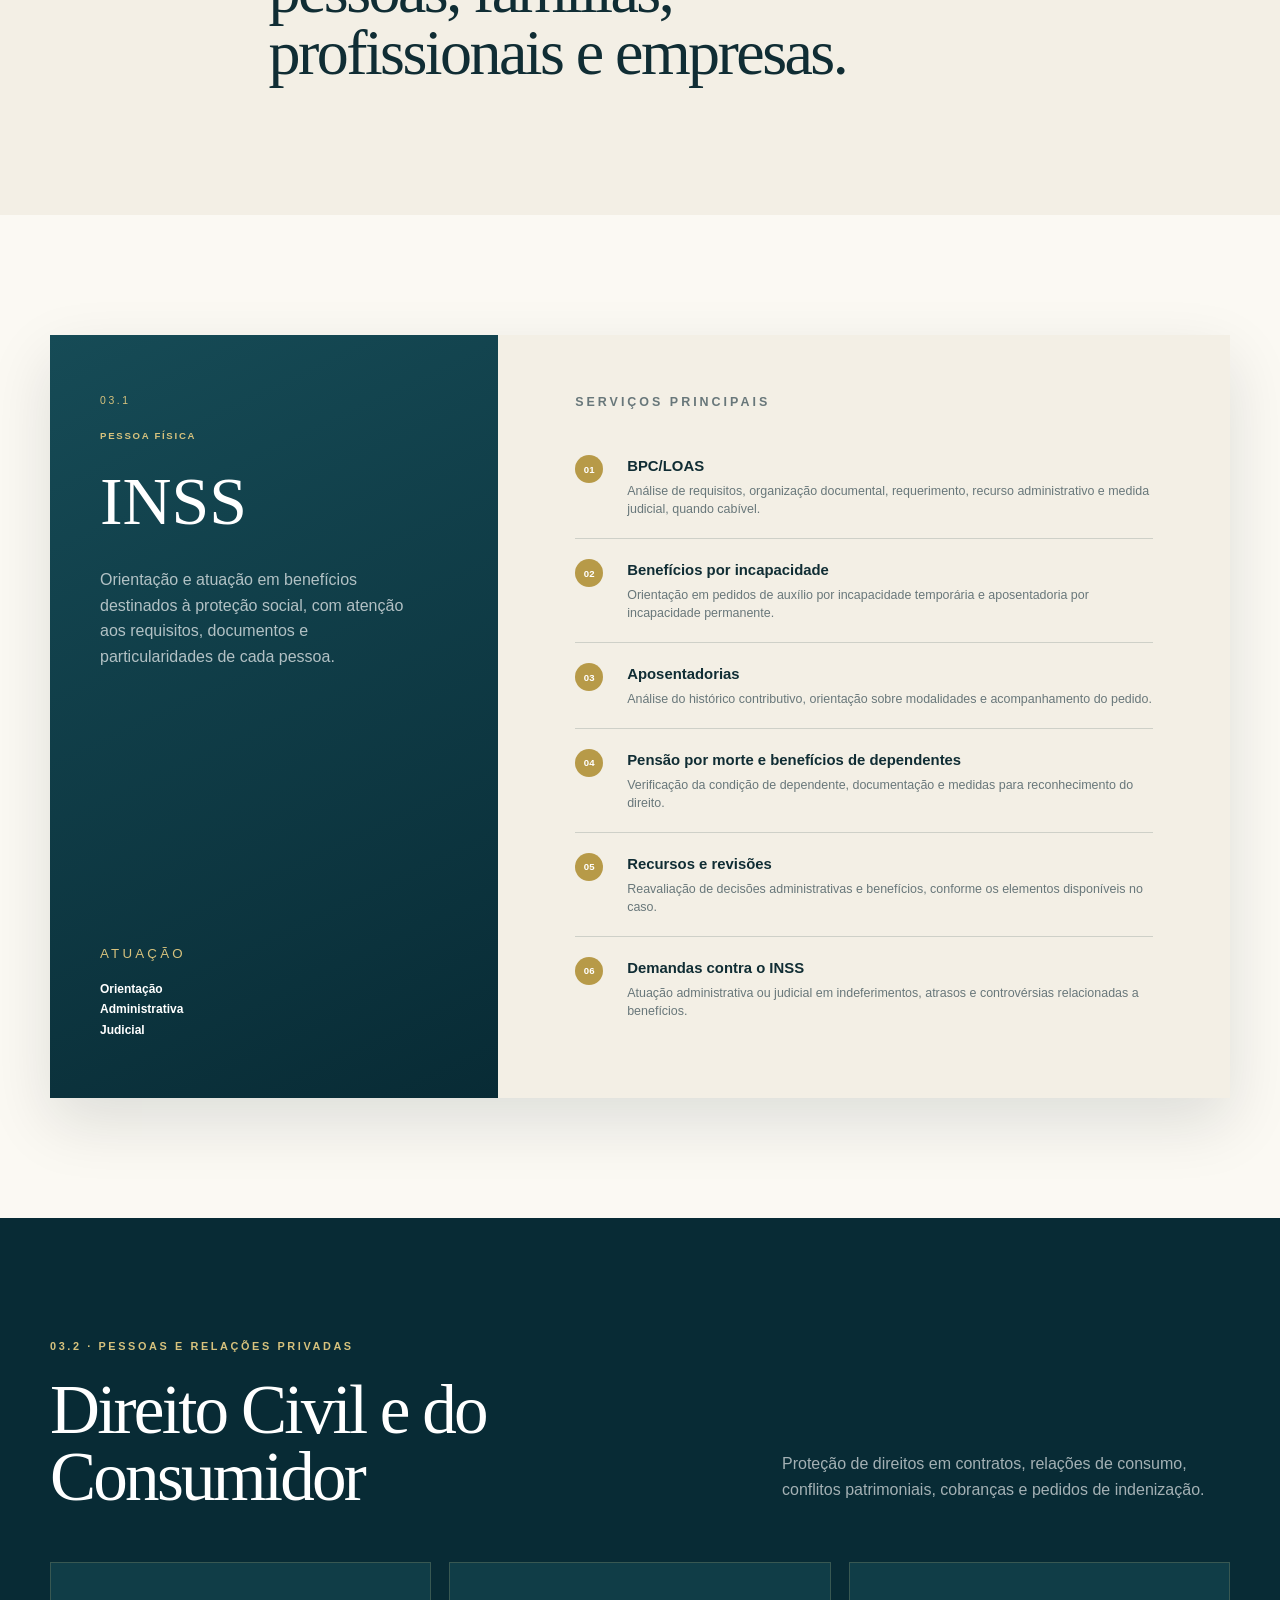
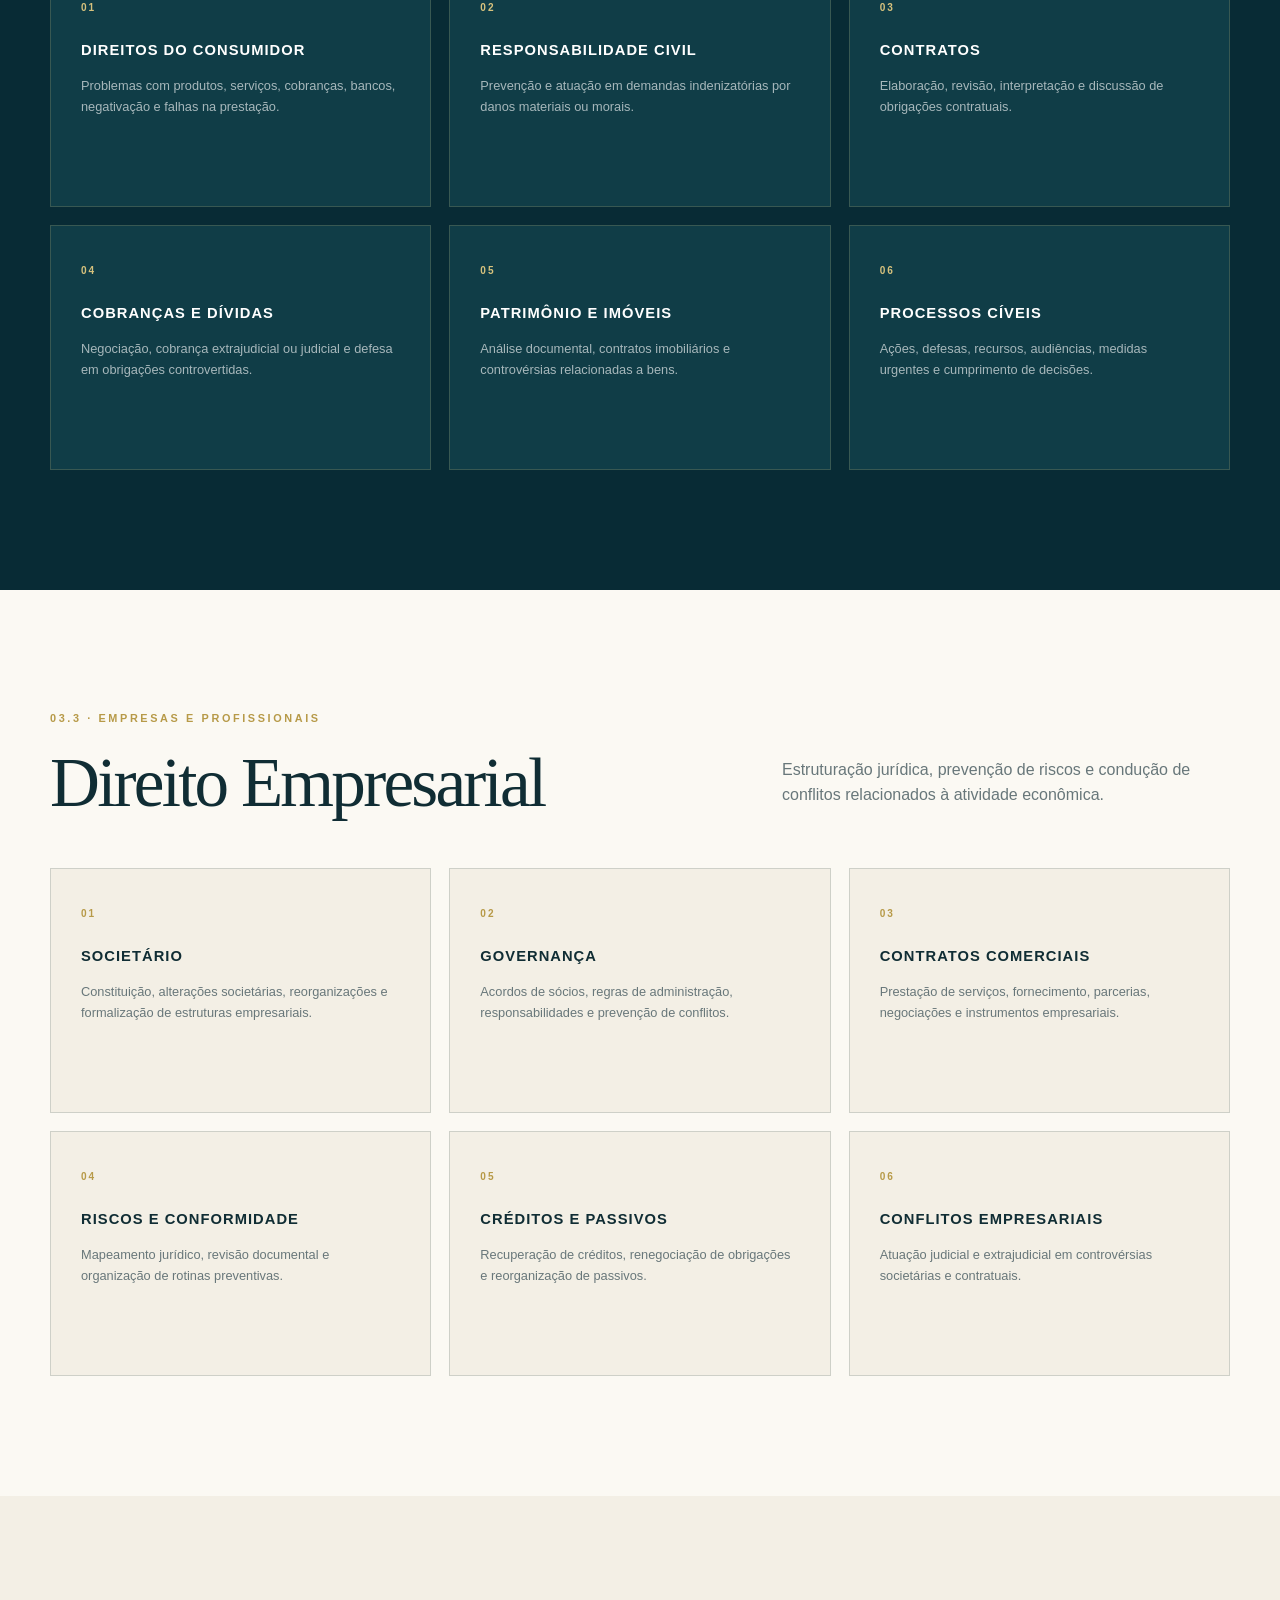
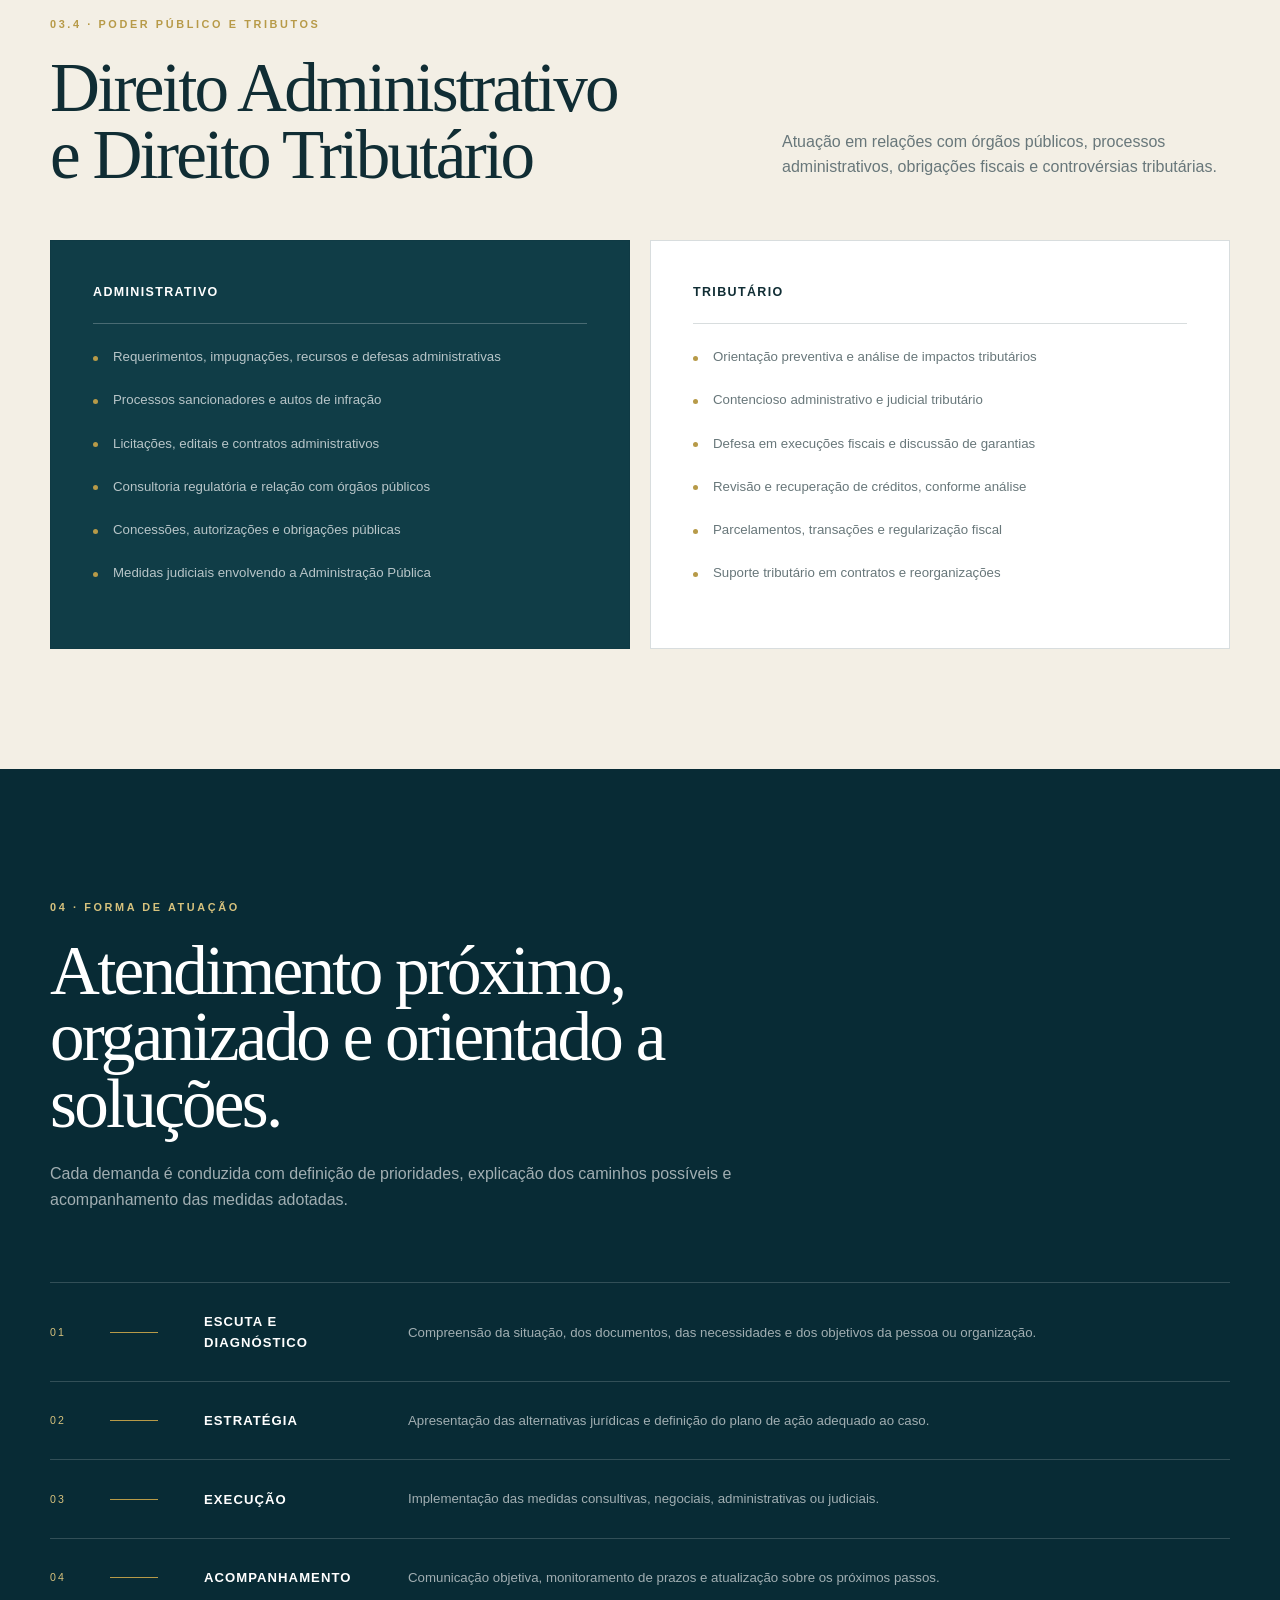
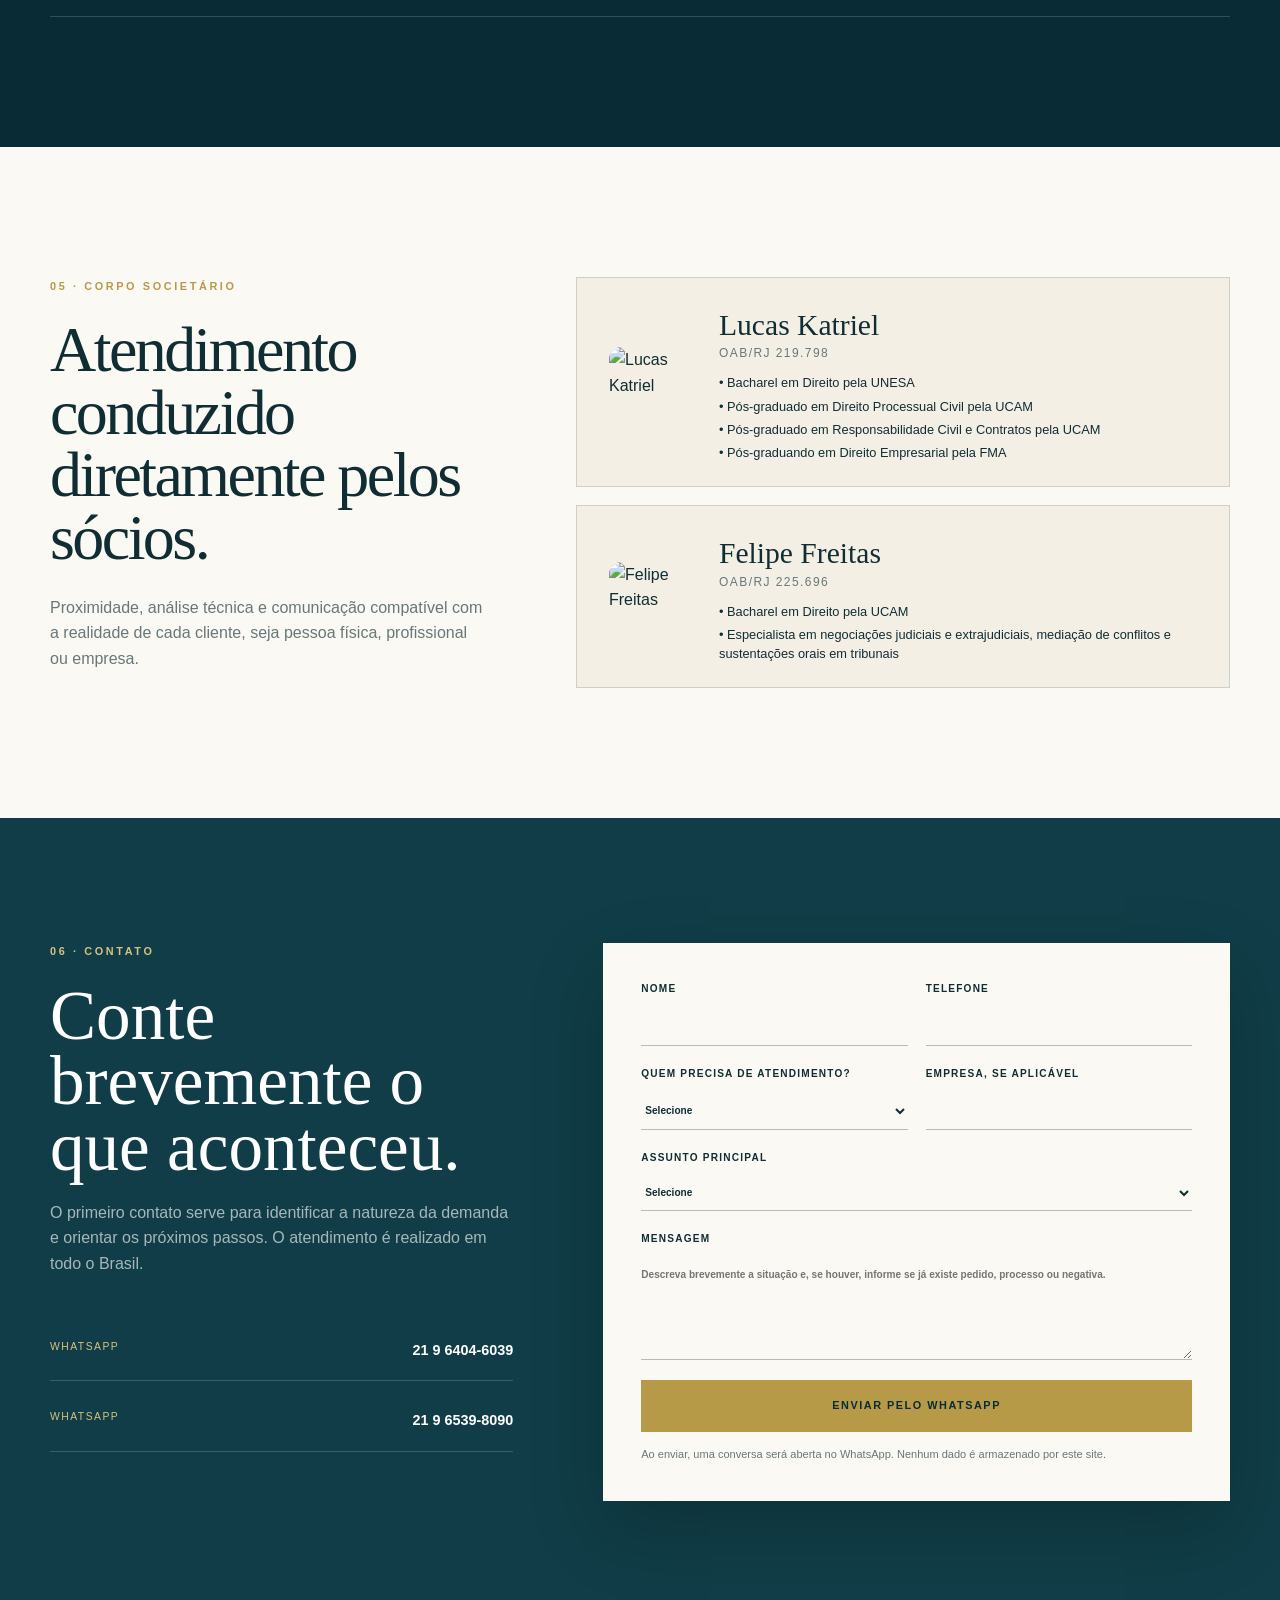
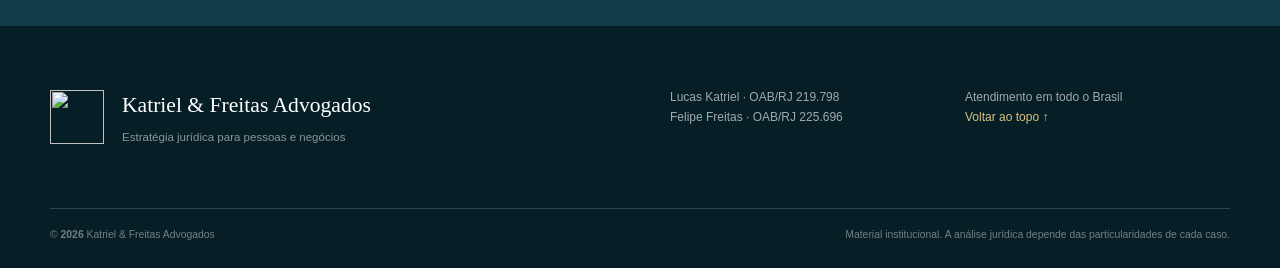
==== commit 47eec3db: "Update index.html" ====
--- a/index.html
+++ b/index.html
@@ -44,13 +44,39 @@
         <span><strong>Katriel & Freitas</strong><small>Advogados</small></span>
       </a>
       <button class="menu-button" type="button" aria-expanded="false" aria-controls="site-nav" aria-label="Abrir menu" data-menu-button><span></span><span></span></button>
-      <nav id="site-nav" class="site-nav" aria-label="Navegação principal" data-nav>
-        <a href="#atendimento">Atendimento</a>
-        <a href="#areas">Áreas de atuação</a>
-        <a href="#experiencia">Experiência</a>
-        <a href="#metodo">Como atuamos</a>
-        <a class="nav-contact" href="#contato">Fale conosco</a>
-      </nav>
+<nav id="site-nav" class="site-nav" aria-label="Navegação principal" data-nav>
+  <a href="#atendimento">Atendimento</a>
+
+  <details class="nav-dropdown">
+    <summary>Áreas de atuação</summary>
+
+    <div class="nav-dropdown-menu">
+      <a href="/beneficios-assistenciais-previdenciarios/">
+        Benefícios assistenciais e previdenciários
+      </a>
+
+      <a href="/direito-criminal/">
+        Direito Criminal
+      </a>
+
+      <a href="/direito-civil-consumidor/">
+        Direito Civil e do Consumidor
+      </a>
+
+      <a href="/direito-empresarial/">
+        Direito Empresarial
+      </a>
+
+      <a href="/direito-administrativo-tributario/">
+        Direito Administrativo e Tributário
+      </a>
+    </div>
+  </details>
+
+  <a href="#experiencia">Experiência</a>
+  <a href="#metodo">Como atuamos</a>
+  <a class="nav-contact" href="#contato">Fale conosco</a>
+</nav>
     </div>
   </header>
 
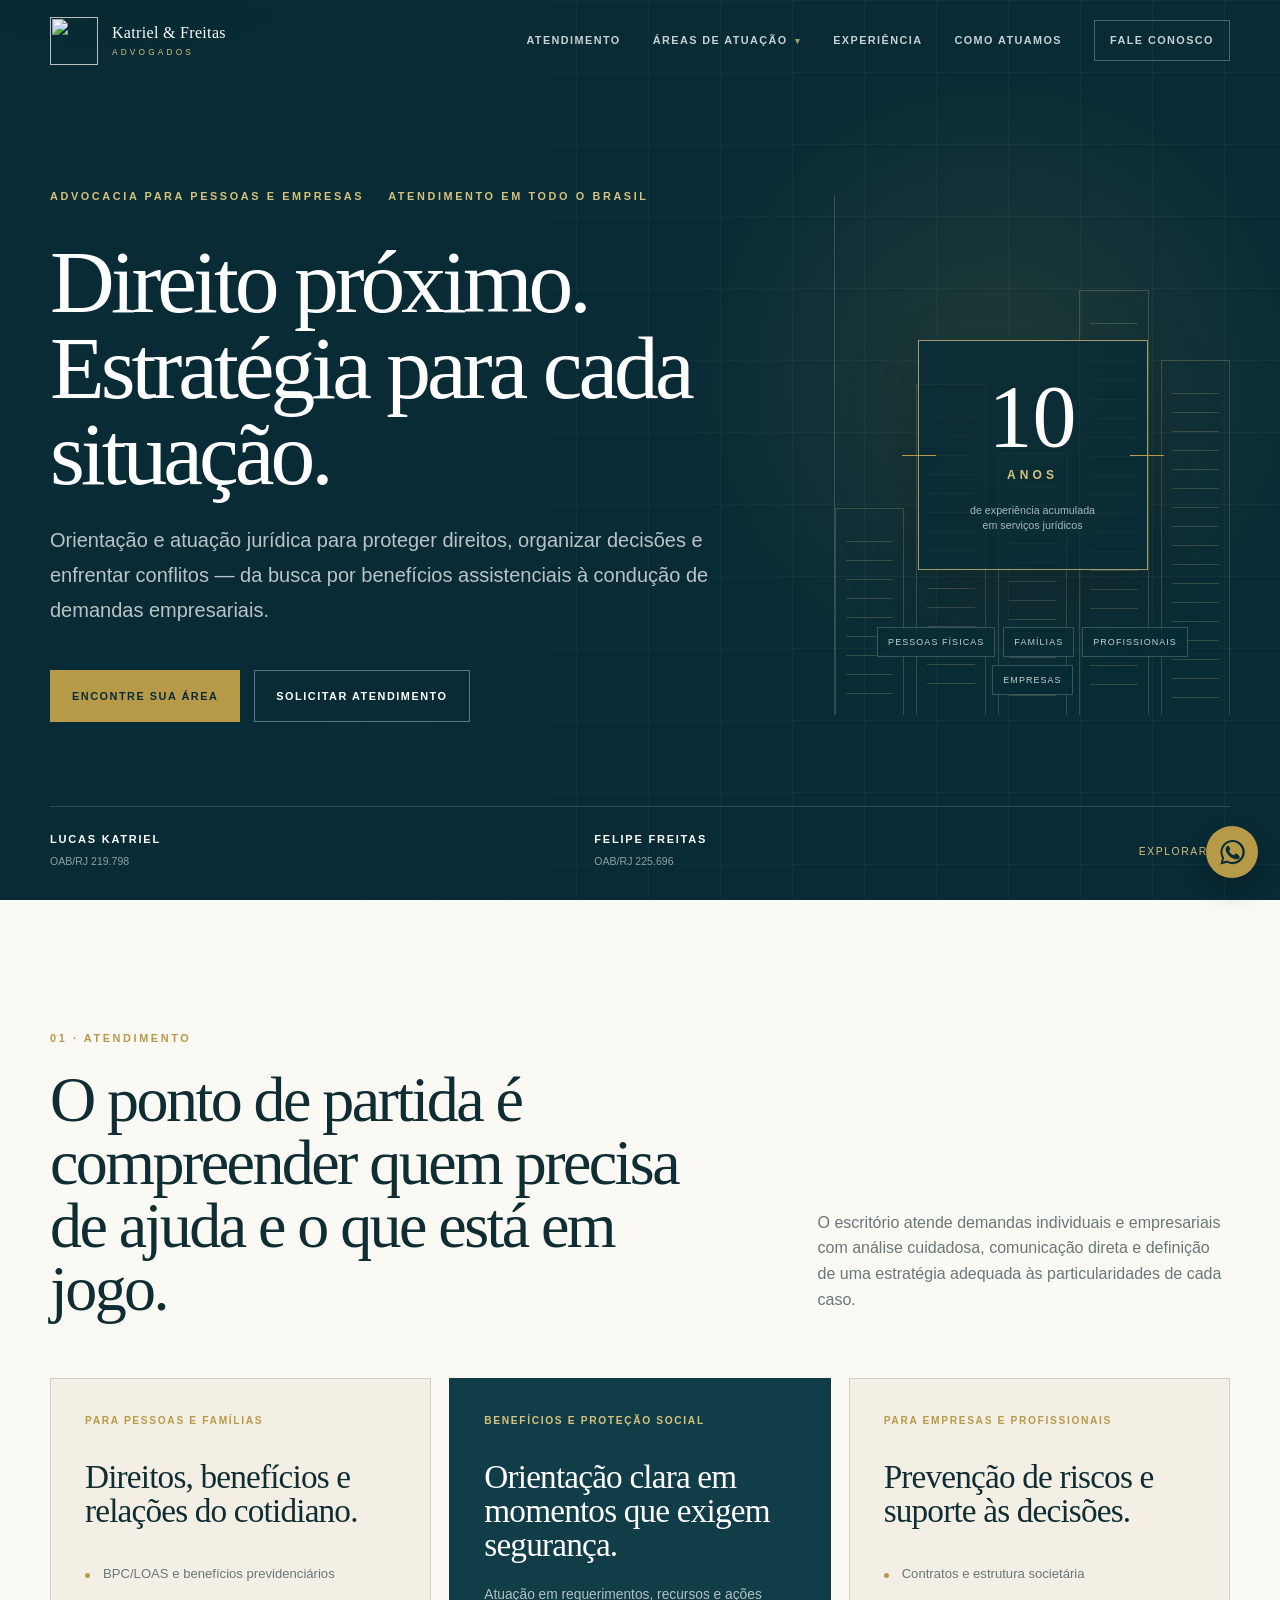
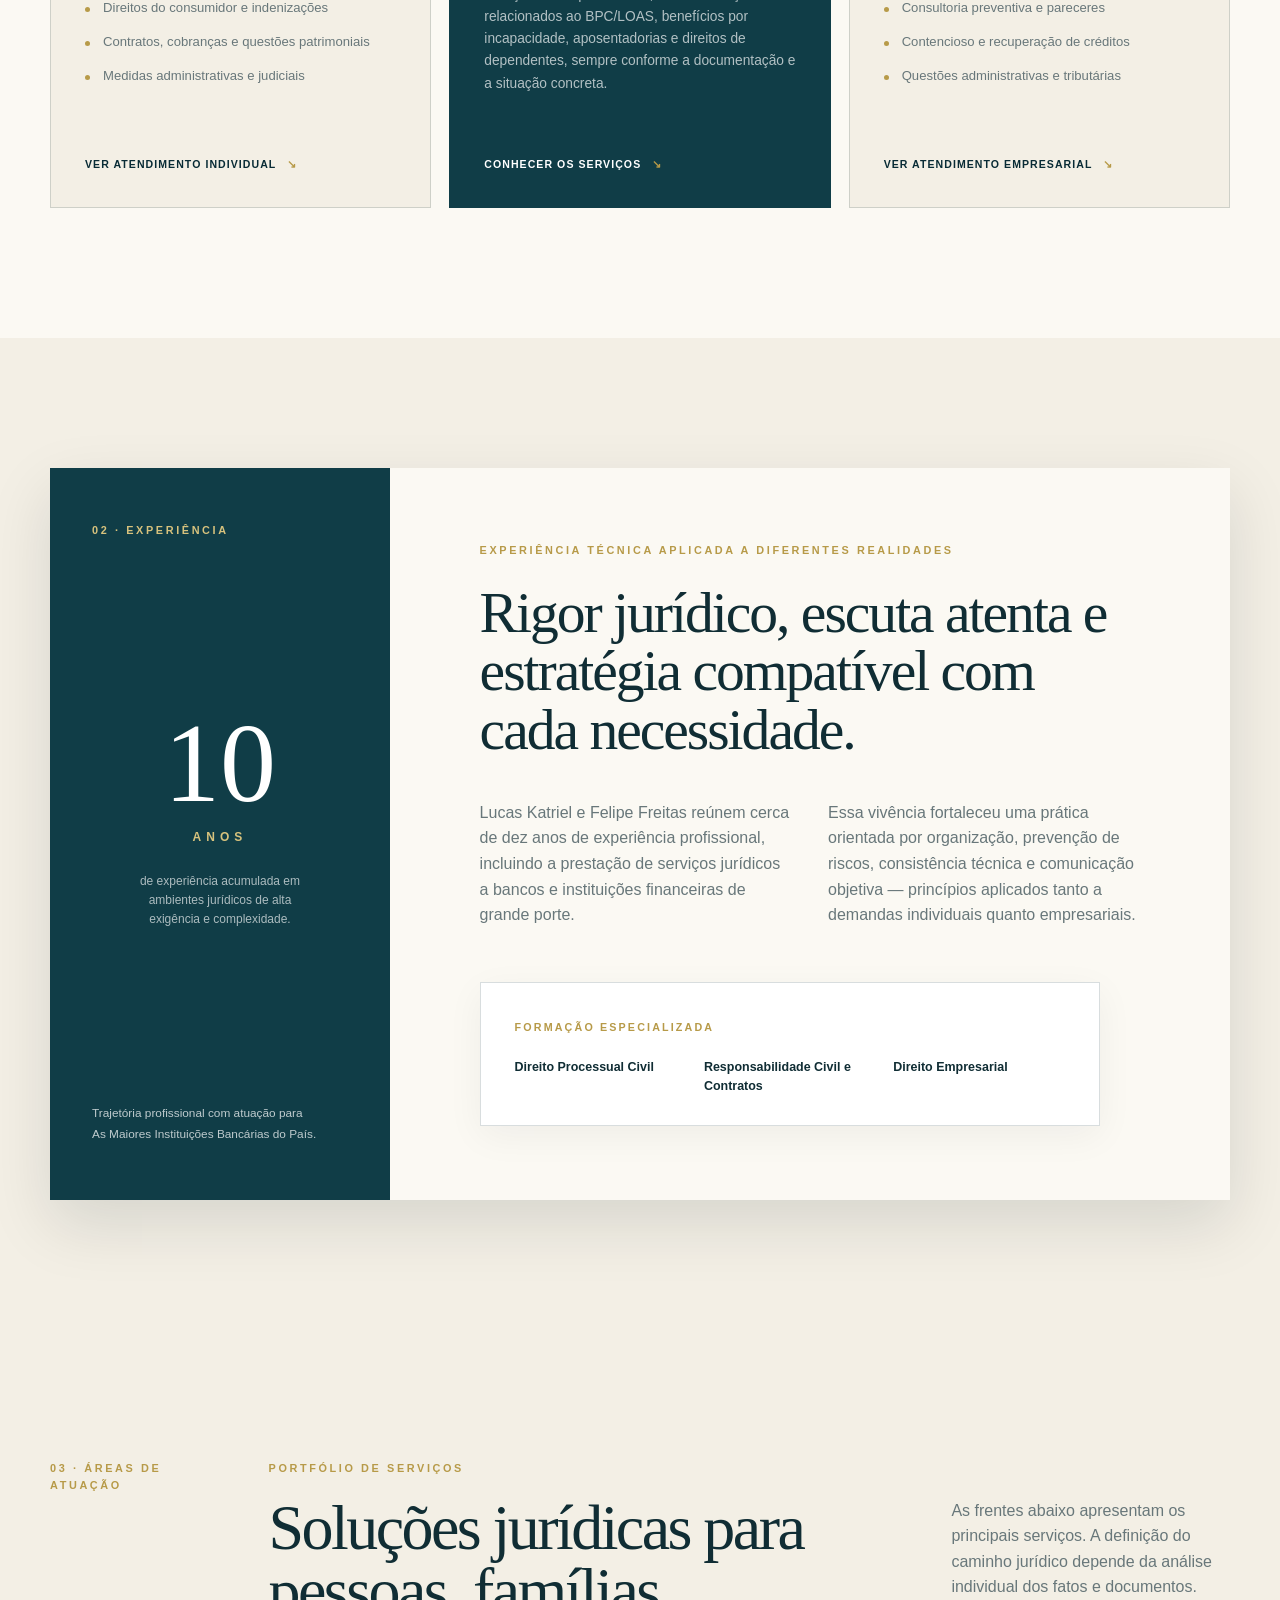
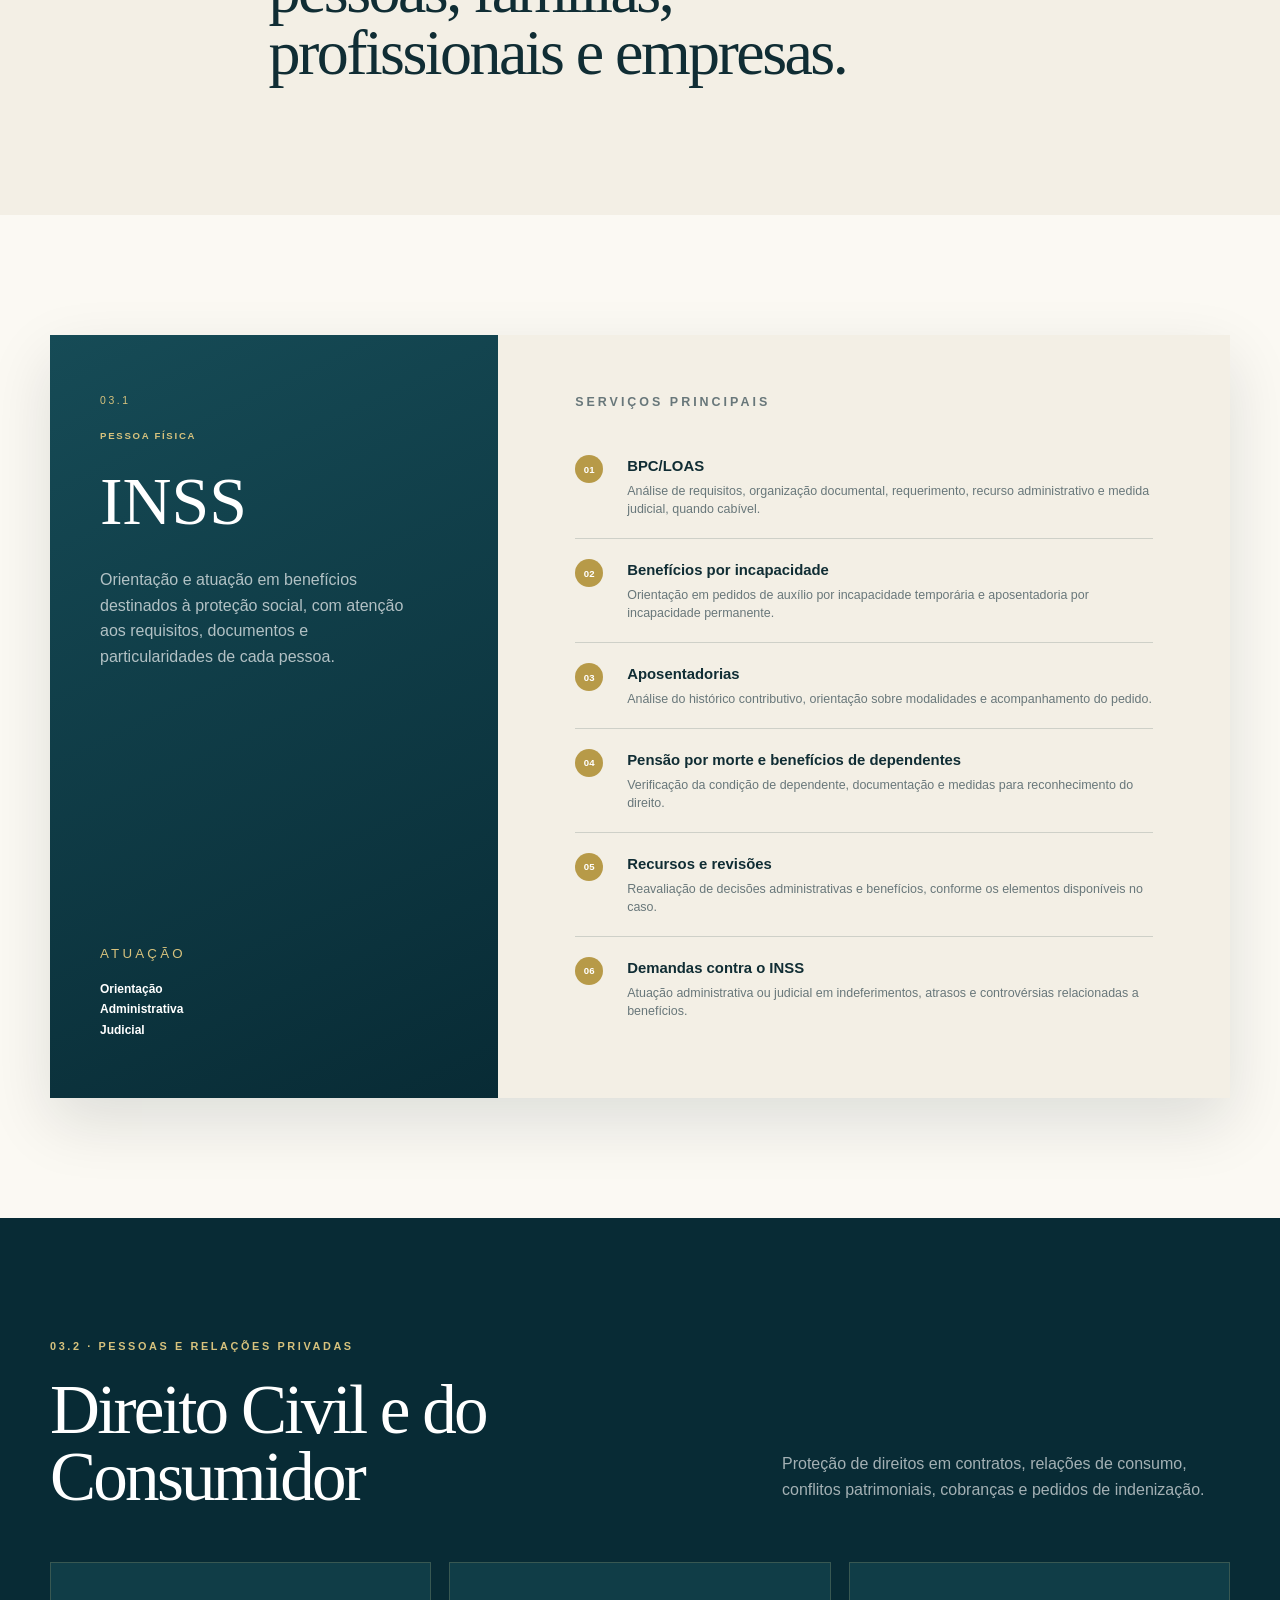
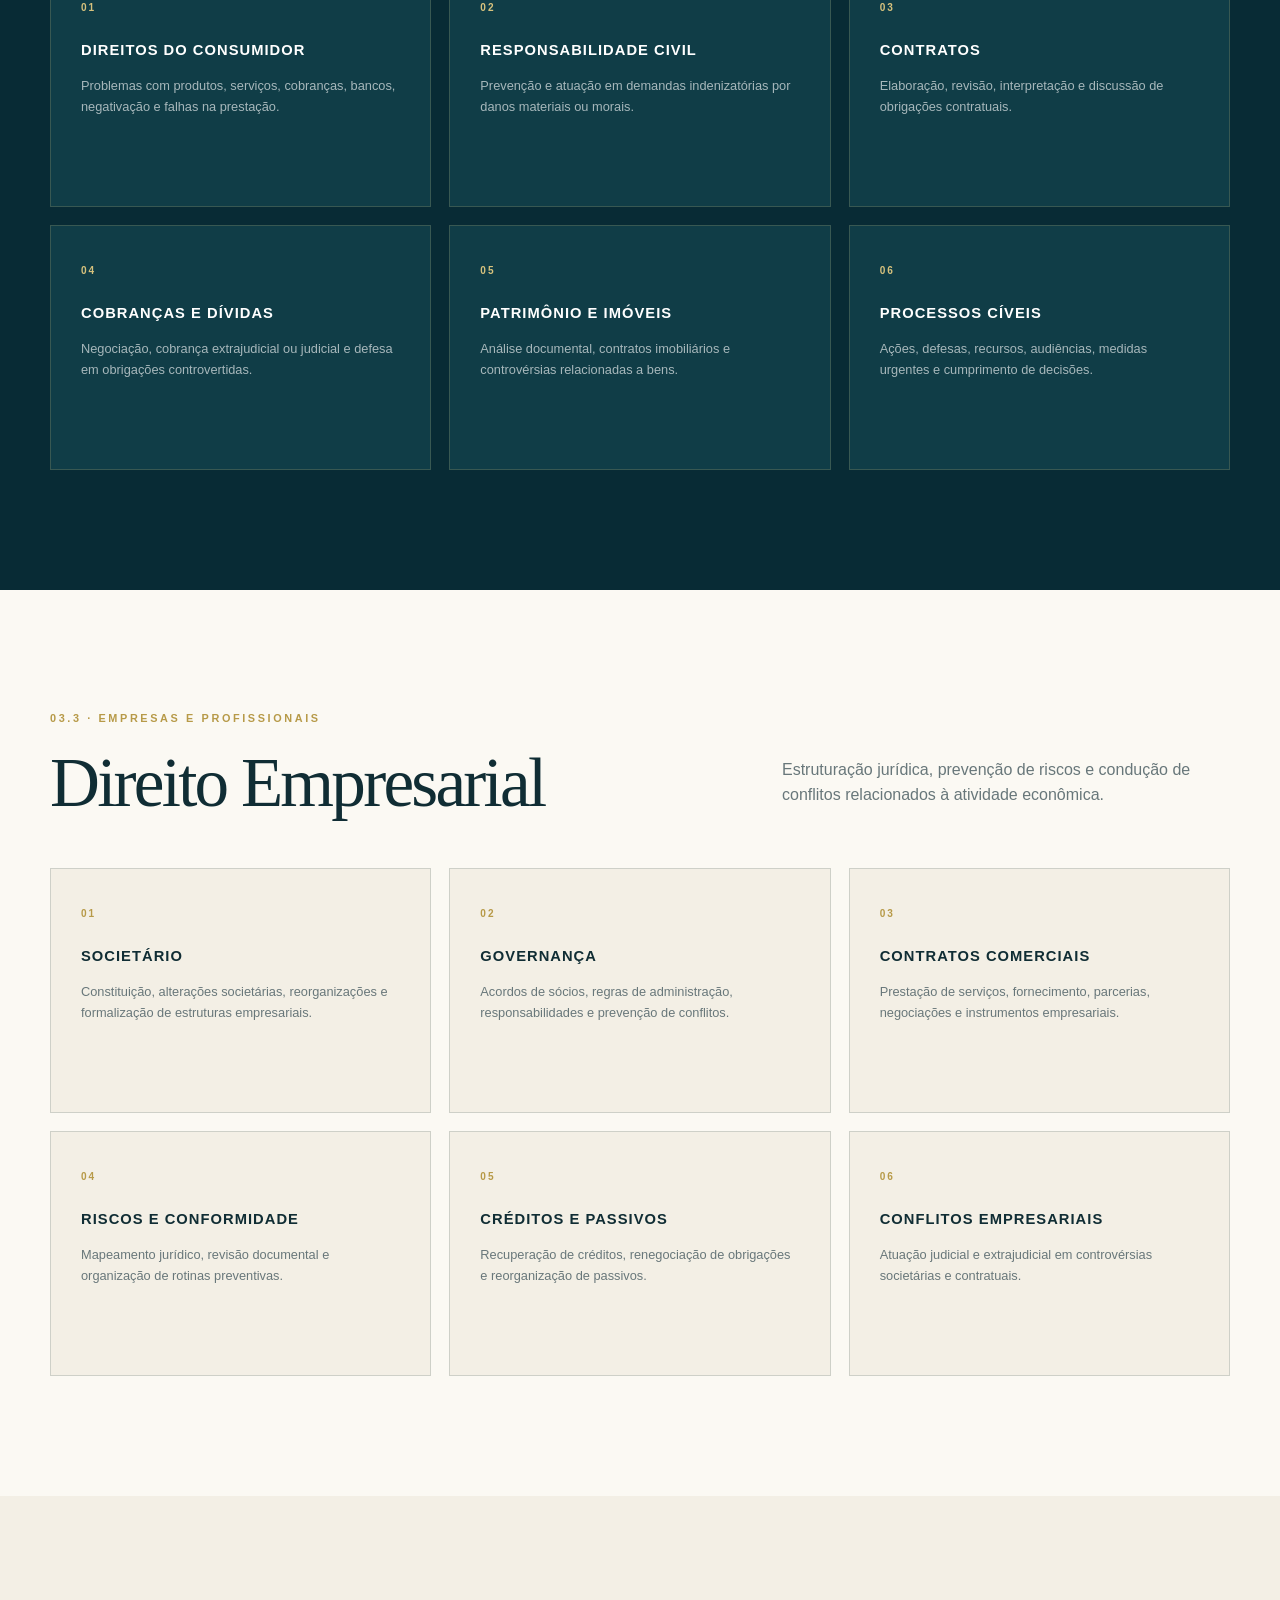
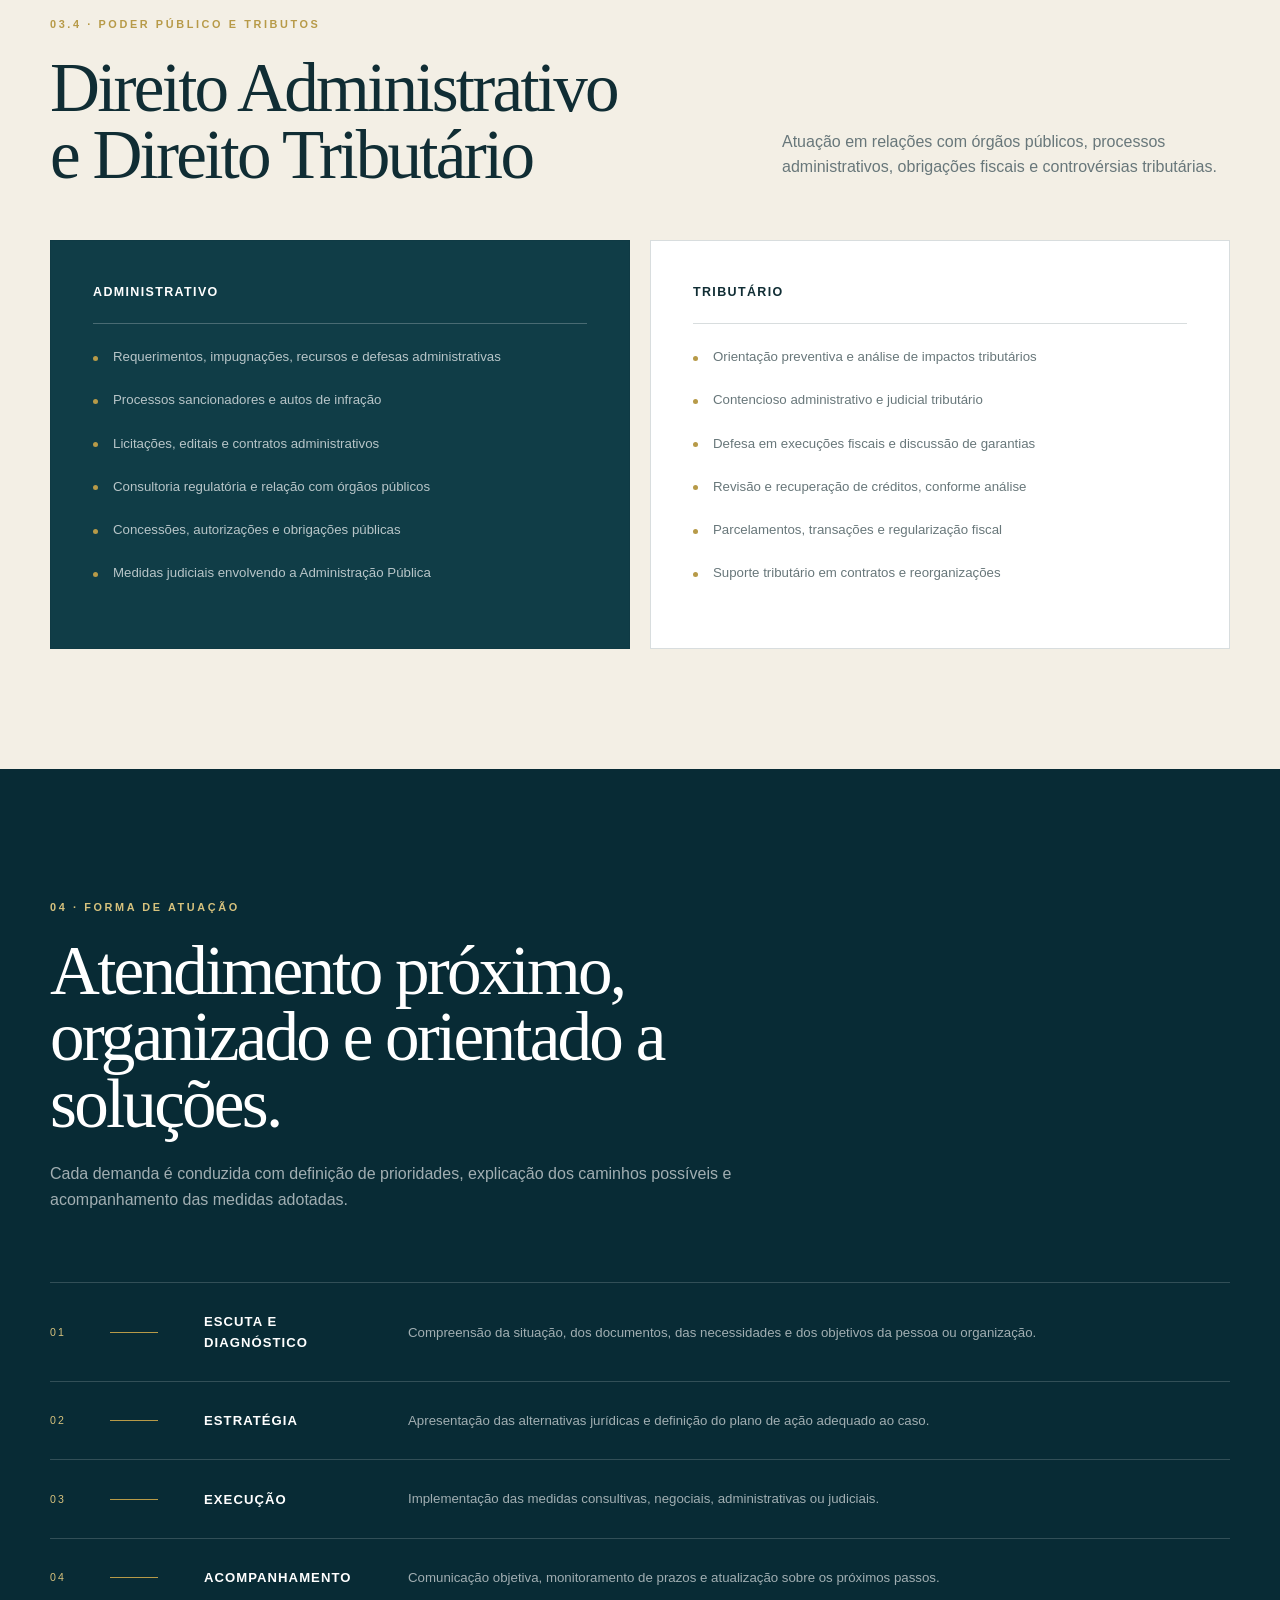
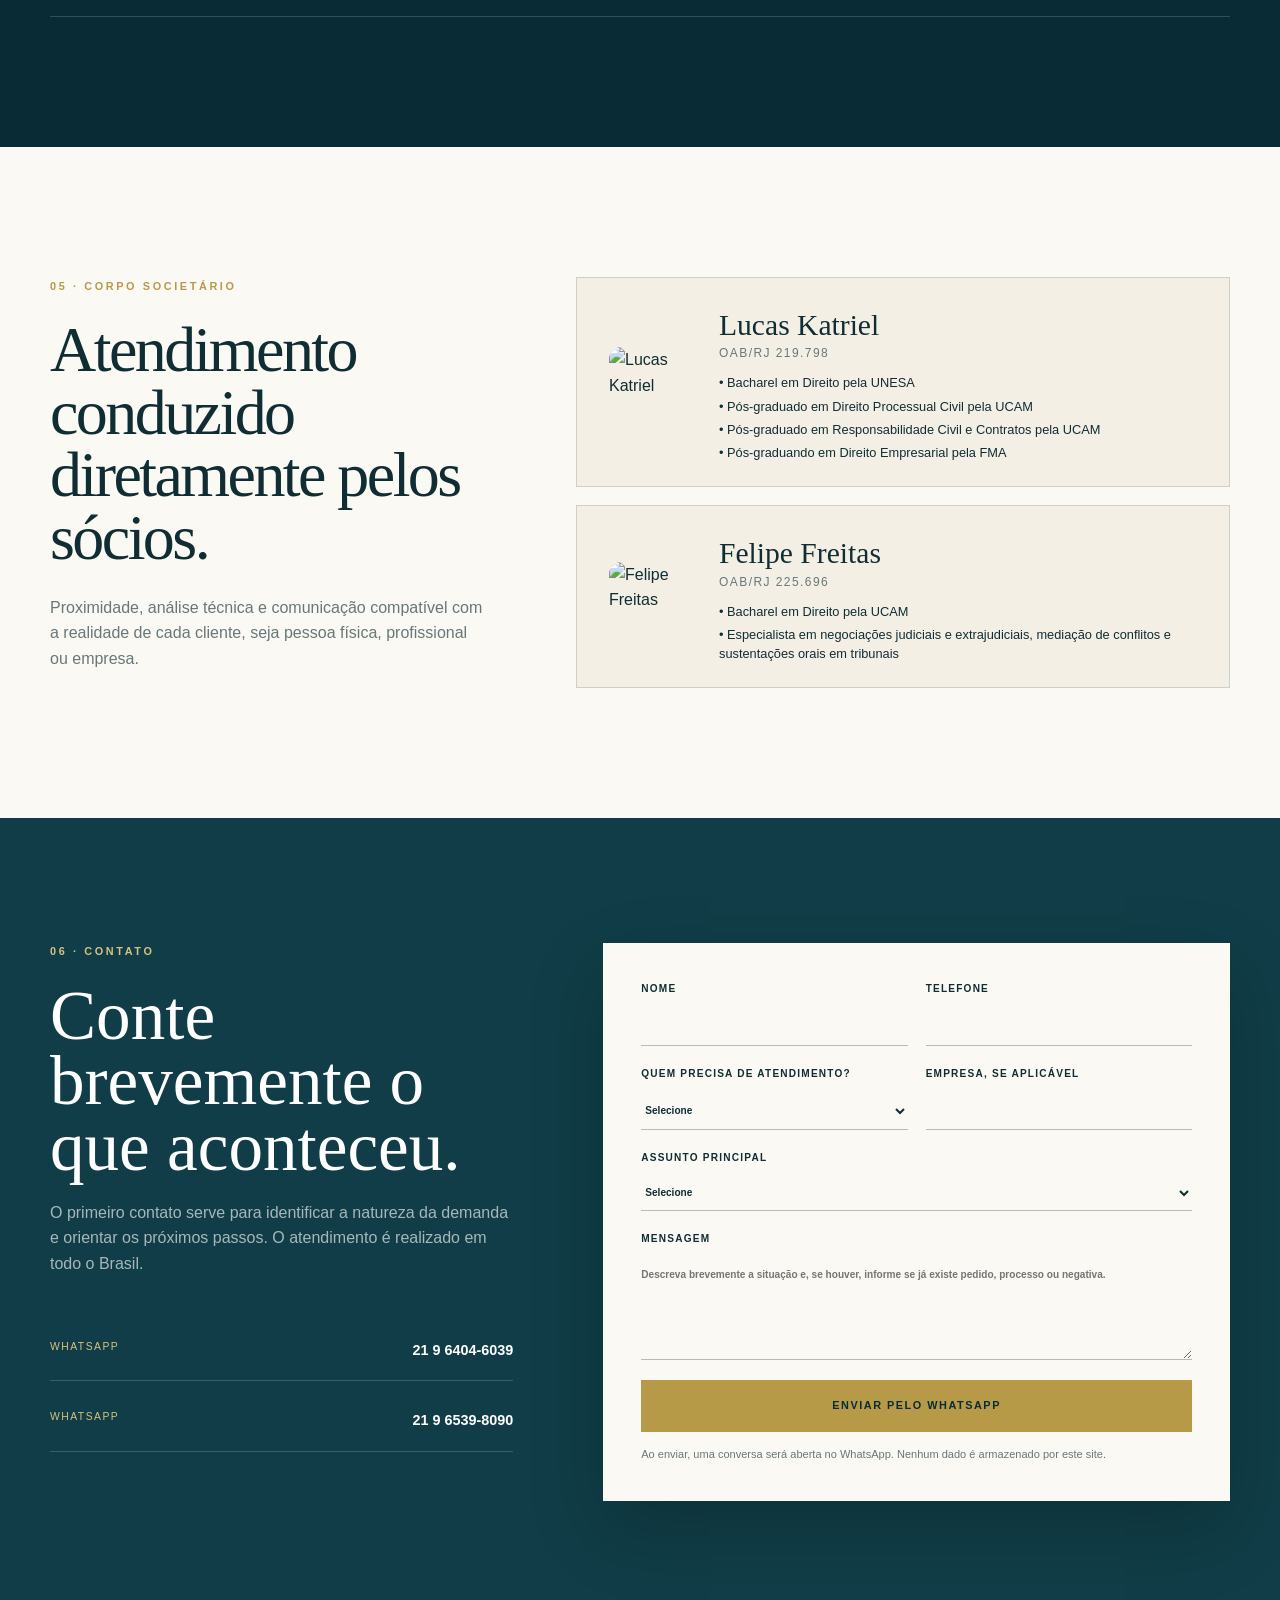
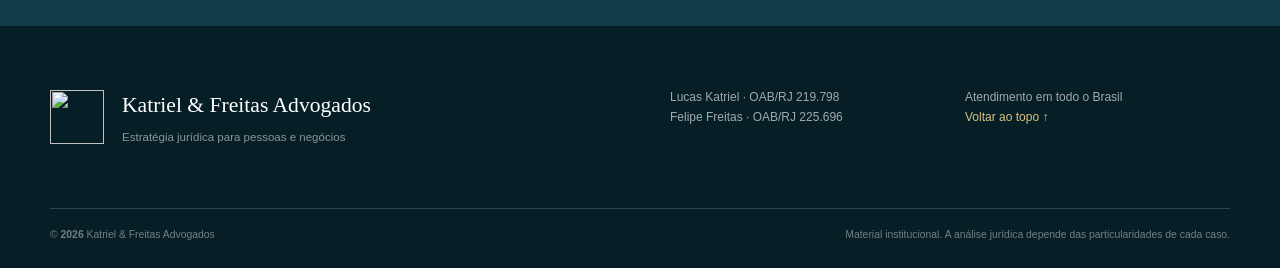
==== commit 37cd643b: "Update index.html" ====
--- a/index.html
+++ b/index.html
@@ -7,18 +7,21 @@
   <meta name="description" content="Katriel & Freitas Advogados. Atendimento jurídico para pessoas físicas, famílias, profissionais e empresas em demandas civis, previdenciárias e assistenciais, consumeristas, empresariais, administrativas e tributárias." />
   <meta name="robots" content="index,follow" />
   <link rel="canonical" href="https://www.katrielfreitasadvogados.com.br/" />
-  <link rel="icon" href="./assets/favicon.svg" type="image/svg+xml" />
+  
+  <!-- LINHA EDITADA ABAIXO (Ícone da aba do navegador) -->
+  <link rel="icon" href="https://i.postimg.cc/T2qDw6WG/logo-kf-quadrado-transparente.png" type="image/png" />
+  
   <link rel="preload" href="./styles.css" as="style" />
   <link rel="stylesheet" href="./styles.css" />
   <meta property="og:type" content="website" />
   <meta property="og:locale" content="pt_BR" />
   <meta property="og:title" content="Katriel & Freitas Advogados" />
-  <meta property="og:description" content="Estratégia jurídica para pessoas, famílias, profissionais e empresas." />
+  <meta property="og:description" content="Estratégia jurídica para pessoas, famílias, professionals e empresas." />
   <meta property="og:url" content="https://www.katrielfreitasadvogados.com.br/" />
   <meta property="og:image" content="https://i.postimg.cc/HLWG8m9K/logo-katriel-freitas-transparente.png" />
   <title>Katriel & Freitas Advogados | Pessoas e Empresas</title>
   <script type="application/ld+json">
-  {
+    {
     "@context": "https://schema.org",
     "@type": "LegalService",
     "name": "Katriel & Freitas Advogados",
--- a/styles.css
+++ b/styles.css
@@ -421,3 +421,155 @@
   .hero-audiences { position: relative; bottom: auto; margin-top: auto; padding: 0 10px 20px; }
   .practice-side .practice-label { margin-bottom: -32px; }
 }
+/* Menu suspenso das áreas de atuação */
+
+.nav-dropdown {
+  position: relative;
+}
+
+.nav-dropdown summary {
+  list-style: none;
+  cursor: pointer;
+  opacity: 0.78;
+  transition: opacity 0.2s ease;
+}
+
+.nav-dropdown summary::-webkit-details-marker {
+  display: none;
+}
+
+.nav-dropdown summary::after {
+  content: "▾";
+  display: inline-block;
+  margin-left: 7px;
+  color: var(--gold-light);
+  font-size: 0.8em;
+  transition: transform 0.2s ease;
+}
+
+.nav-dropdown[open] summary::after {
+  transform: rotate(180deg);
+}
+
+.nav-dropdown summary:hover,
+.nav-dropdown summary:focus-visible,
+.nav-dropdown[open] summary {
+  opacity: 1;
+}
+
+.nav-dropdown-menu {
+  position: absolute;
+  top: calc(100% + 18px);
+  left: 50%;
+  z-index: 20;
+
+  width: 340px;
+  padding: 10px;
+
+  background: var(--paper);
+  color: var(--navy);
+  border: 1px solid rgba(183, 154, 72, 0.35);
+  box-shadow: var(--shadow);
+
+  transform: translate(-50%, -6px);
+  opacity: 0;
+  visibility: hidden;
+  pointer-events: none;
+
+  transition:
+    opacity 0.2s ease,
+    visibility 0.2s ease,
+    transform 0.2s ease;
+}
+
+.nav-dropdown[open] .nav-dropdown-menu,
+.nav-dropdown:hover .nav-dropdown-menu,
+.nav-dropdown:focus-within .nav-dropdown-menu {
+  opacity: 1;
+  visibility: visible;
+  pointer-events: auto;
+  transform: translate(-50%, 0);
+}
+
+.nav-dropdown-menu a {
+  display: block;
+  padding: 12px 13px;
+
+  border-bottom: 1px solid var(--line);
+  opacity: 1;
+
+  font-size: 0.72rem;
+  line-height: 1.4;
+  letter-spacing: 0.04em;
+  text-transform: none;
+
+  transition:
+    background 0.2s ease,
+    color 0.2s ease;
+}
+
+.nav-dropdown-menu a:last-child {
+  border-bottom: 0;
+}
+
+.nav-dropdown-menu a:hover,
+.nav-dropdown-menu a:focus-visible {
+  background: var(--cream);
+  color: var(--navy);
+}
+
+/* Versão para celular e tablet */
+
+@media (max-width: 820px) {
+  .site-nav {
+    justify-content: flex-start;
+    overflow-y: auto;
+  }
+
+  .nav-dropdown {
+    width: 100%;
+  }
+
+  .nav-dropdown summary {
+    font-size: 0.86rem;
+  }
+
+  .nav-dropdown-menu {
+    position: static;
+
+    display: none;
+    width: 100%;
+    margin-top: 12px;
+    padding: 4px 0 0 18px;
+
+    background: transparent;
+    color: white;
+    border: 0;
+    box-shadow: none;
+
+    transform: none;
+    opacity: 1;
+    visibility: visible;
+    pointer-events: auto;
+  }
+
+  .nav-dropdown[open] .nav-dropdown-menu {
+    display: grid;
+    transform: none;
+  }
+
+  .nav-dropdown-menu a {
+    padding: 10px 0;
+
+    color: rgba(255, 255, 255, 0.72);
+    border-bottom: 1px solid rgba(255, 255, 255, 0.12);
+
+    font-size: 0.74rem;
+  }
+
+  .nav-dropdown-menu a:hover,
+  .nav-dropdown-menu a:focus-visible {
+    background: transparent;
+    color: white;
+  }
+}
--- a/styles.css
+++ b/styles.css
@@ -421,3 +421,155 @@
   .hero-audiences { position: relative; bottom: auto; margin-top: auto; padding: 0 10px 20px; }
   .practice-side .practice-label { margin-bottom: -32px; }
 }
+/* Menu suspenso das áreas de atuação */
+
+.nav-dropdown {
+  position: relative;
+}
+
+.nav-dropdown summary {
+  list-style: none;
+  cursor: pointer;
+  opacity: 0.78;
+  transition: opacity 0.2s ease;
+}
+
+.nav-dropdown summary::-webkit-details-marker {
+  display: none;
+}
+
+.nav-dropdown summary::after {
+  content: "▾";
+  display: inline-block;
+  margin-left: 7px;
+  color: var(--gold-light);
+  font-size: 0.8em;
+  transition: transform 0.2s ease;
+}
+
+.nav-dropdown[open] summary::after {
+  transform: rotate(180deg);
+}
+
+.nav-dropdown summary:hover,
+.nav-dropdown summary:focus-visible,
+.nav-dropdown[open] summary {
+  opacity: 1;
+}
+
+.nav-dropdown-menu {
+  position: absolute;
+  top: calc(100% + 18px);
+  left: 50%;
+  z-index: 20;
+
+  width: 340px;
+  padding: 10px;
+
+  background: var(--paper);
+  color: var(--navy);
+  border: 1px solid rgba(183, 154, 72, 0.35);
+  box-shadow: var(--shadow);
+
+  transform: translate(-50%, -6px);
+  opacity: 0;
+  visibility: hidden;
+  pointer-events: none;
+
+  transition:
+    opacity 0.2s ease,
+    visibility 0.2s ease,
+    transform 0.2s ease;
+}
+
+.nav-dropdown[open] .nav-dropdown-menu,
+.nav-dropdown:hover .nav-dropdown-menu,
+.nav-dropdown:focus-within .nav-dropdown-menu {
+  opacity: 1;
+  visibility: visible;
+  pointer-events: auto;
+  transform: translate(-50%, 0);
+}
+
+.nav-dropdown-menu a {
+  display: block;
+  padding: 12px 13px;
+
+  border-bottom: 1px solid var(--line);
+  opacity: 1;
+
+  font-size: 0.72rem;
+  line-height: 1.4;
+  letter-spacing: 0.04em;
+  text-transform: none;
+
+  transition:
+    background 0.2s ease,
+    color 0.2s ease;
+}
+
+.nav-dropdown-menu a:last-child {
+  border-bottom: 0;
+}
+
+.nav-dropdown-menu a:hover,
+.nav-dropdown-menu a:focus-visible {
+  background: var(--cream);
+  color: var(--navy);
+}
+
+/* Versão para celular e tablet */
+
+@media (max-width: 820px) {
+  .site-nav {
+    justify-content: flex-start;
+    overflow-y: auto;
+  }
+
+  .nav-dropdown {
+    width: 100%;
+  }
+
+  .nav-dropdown summary {
+    font-size: 0.86rem;
+  }
+
+  .nav-dropdown-menu {
+    position: static;
+
+    display: none;
+    width: 100%;
+    margin-top: 12px;
+    padding: 4px 0 0 18px;
+
+    background: transparent;
+    color: white;
+    border: 0;
+    box-shadow: none;
+
+    transform: none;
+    opacity: 1;
+    visibility: visible;
+    pointer-events: auto;
+  }
+
+  .nav-dropdown[open] .nav-dropdown-menu {
+    display: grid;
+    transform: none;
+  }
+
+  .nav-dropdown-menu a {
+    padding: 10px 0;
+
+    color: rgba(255, 255, 255, 0.72);
+    border-bottom: 1px solid rgba(255, 255, 255, 0.12);
+
+    font-size: 0.74rem;
+  }
+
+  .nav-dropdown-menu a:hover,
+  .nav-dropdown-menu a:focus-visible {
+    background: transparent;
+    color: white;
+  }
+}
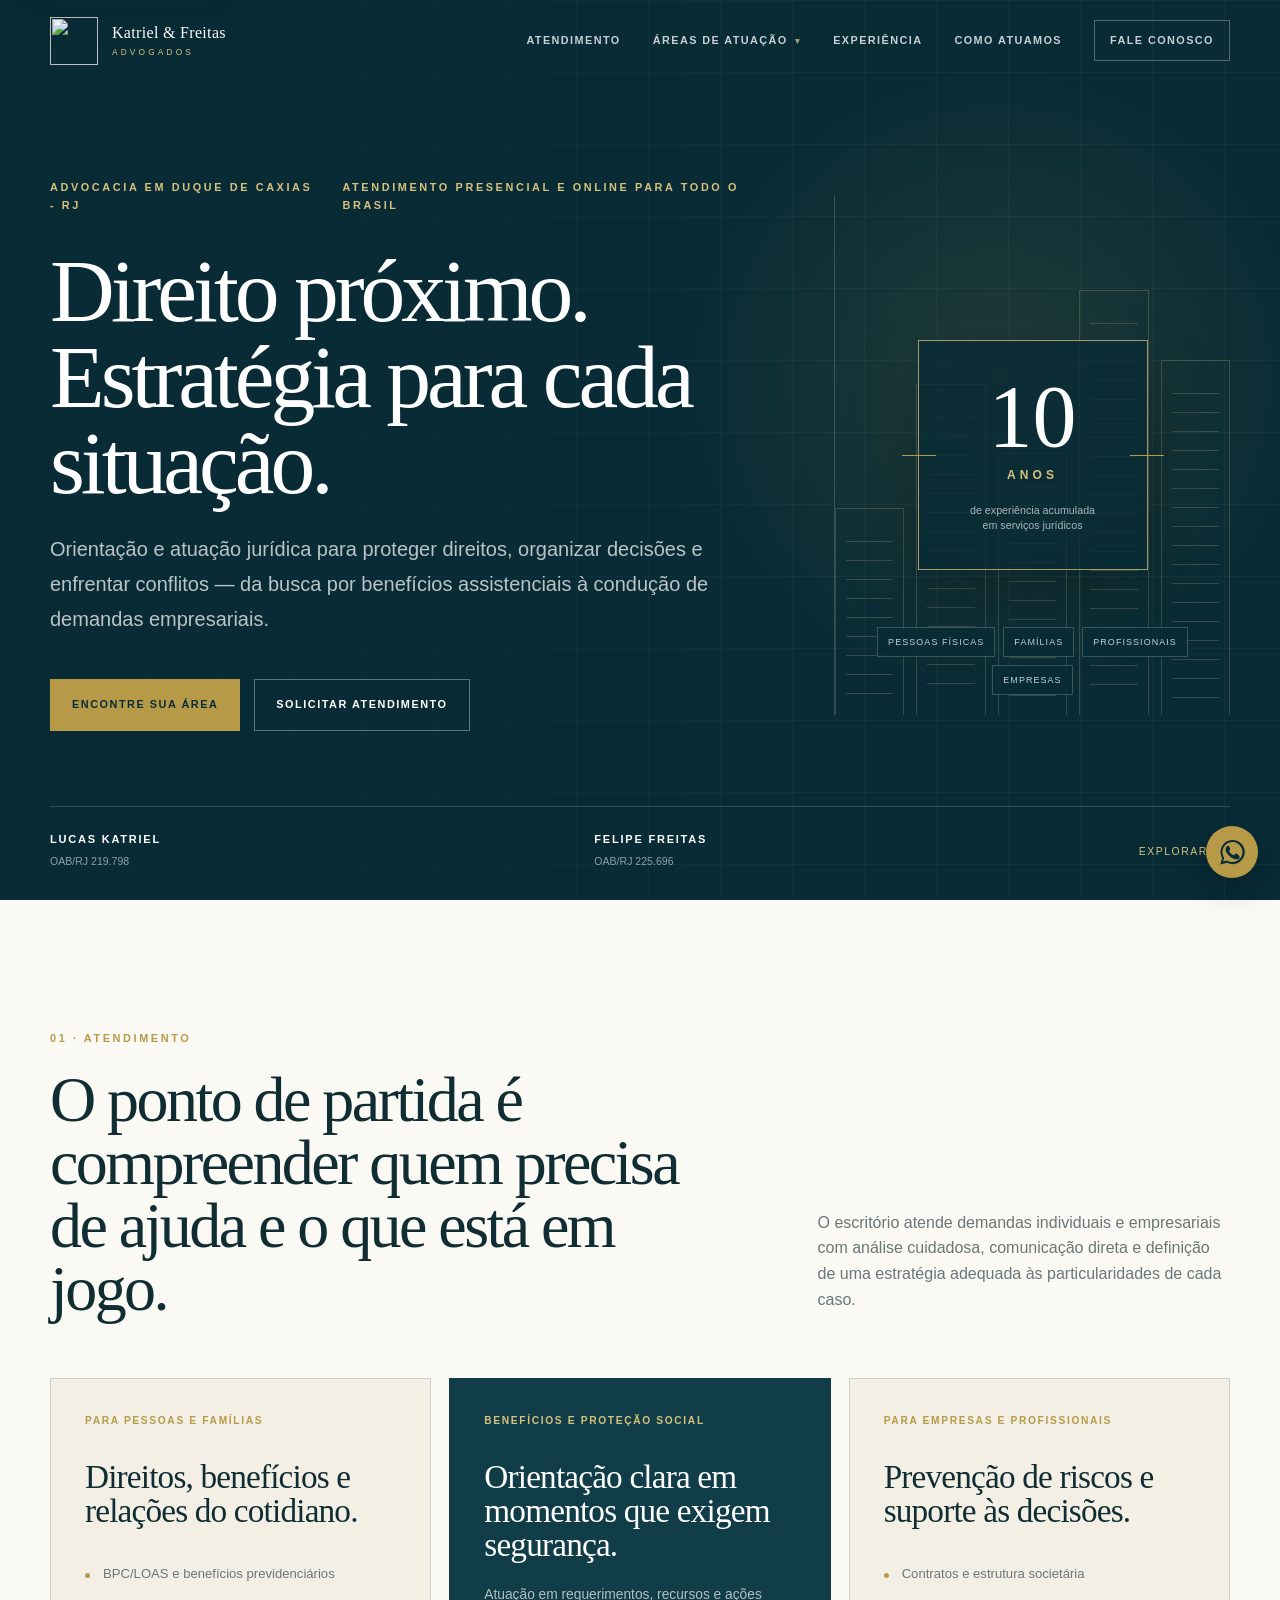
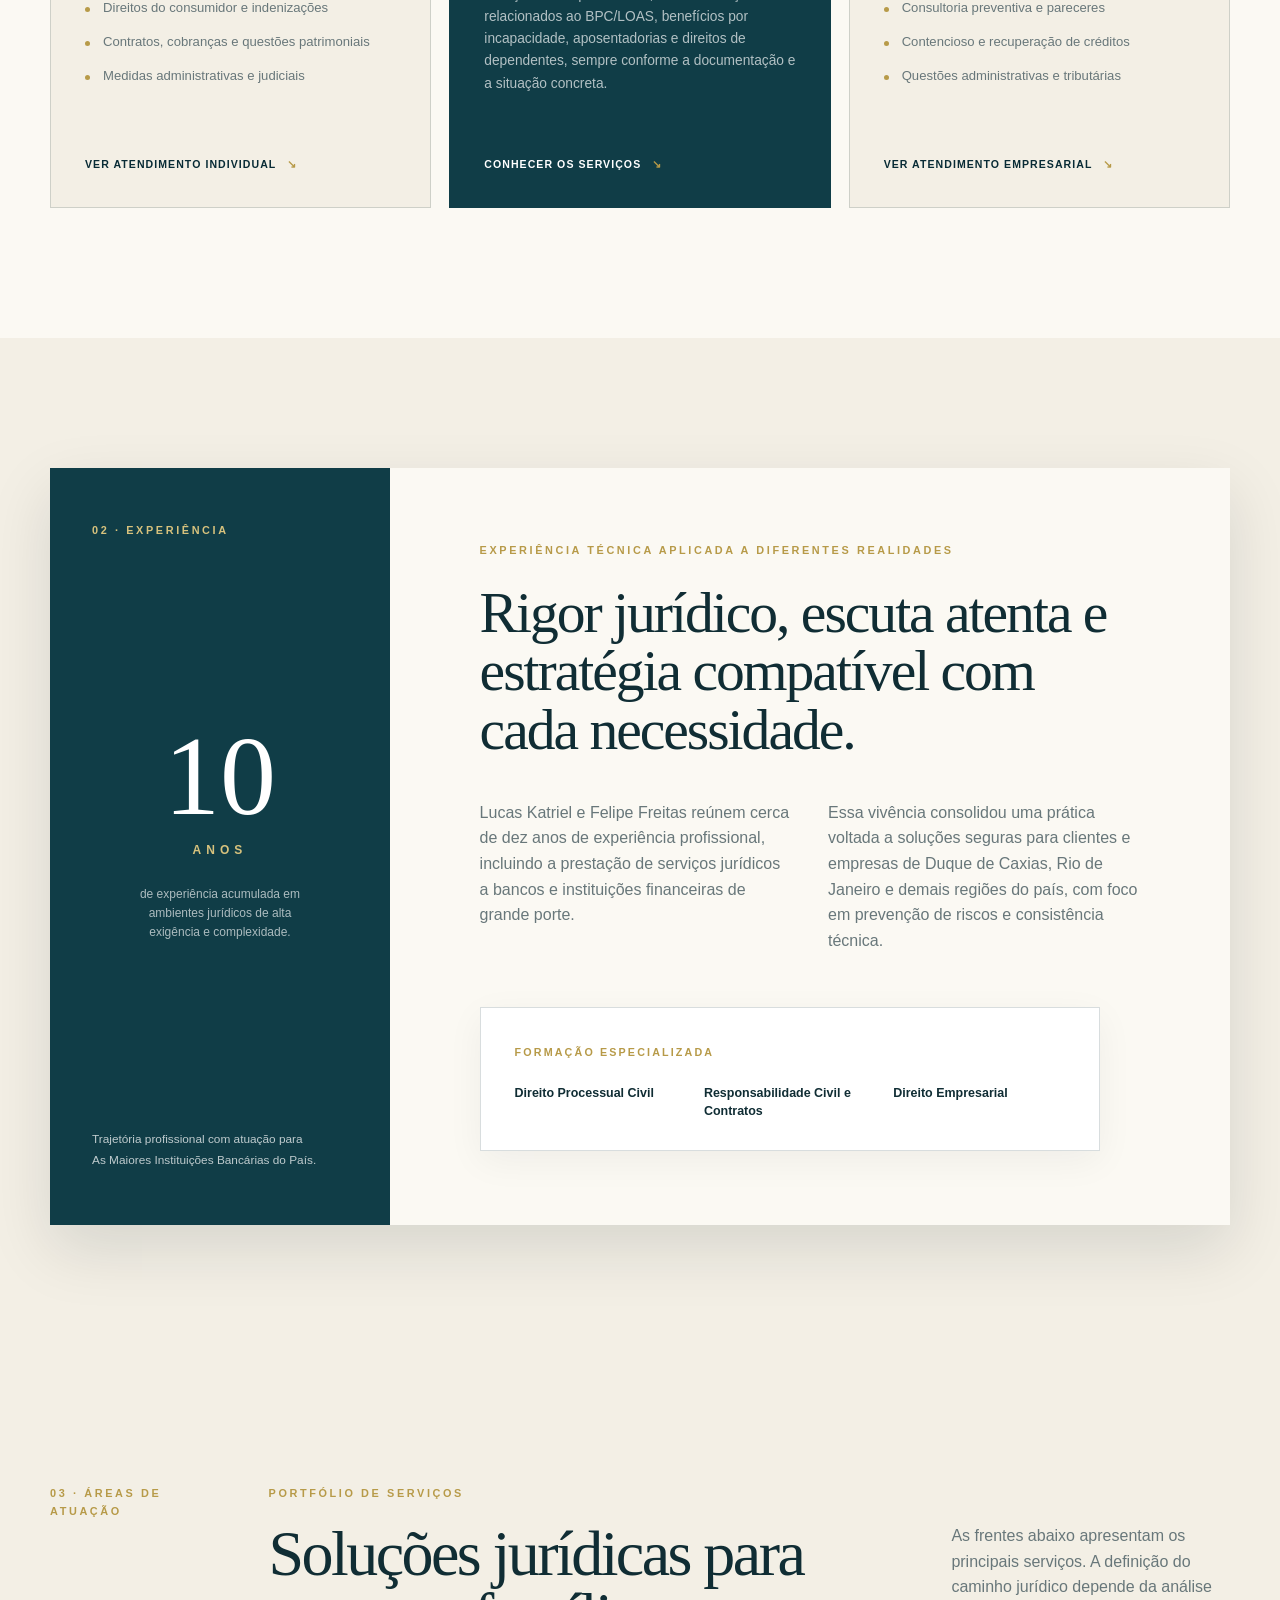
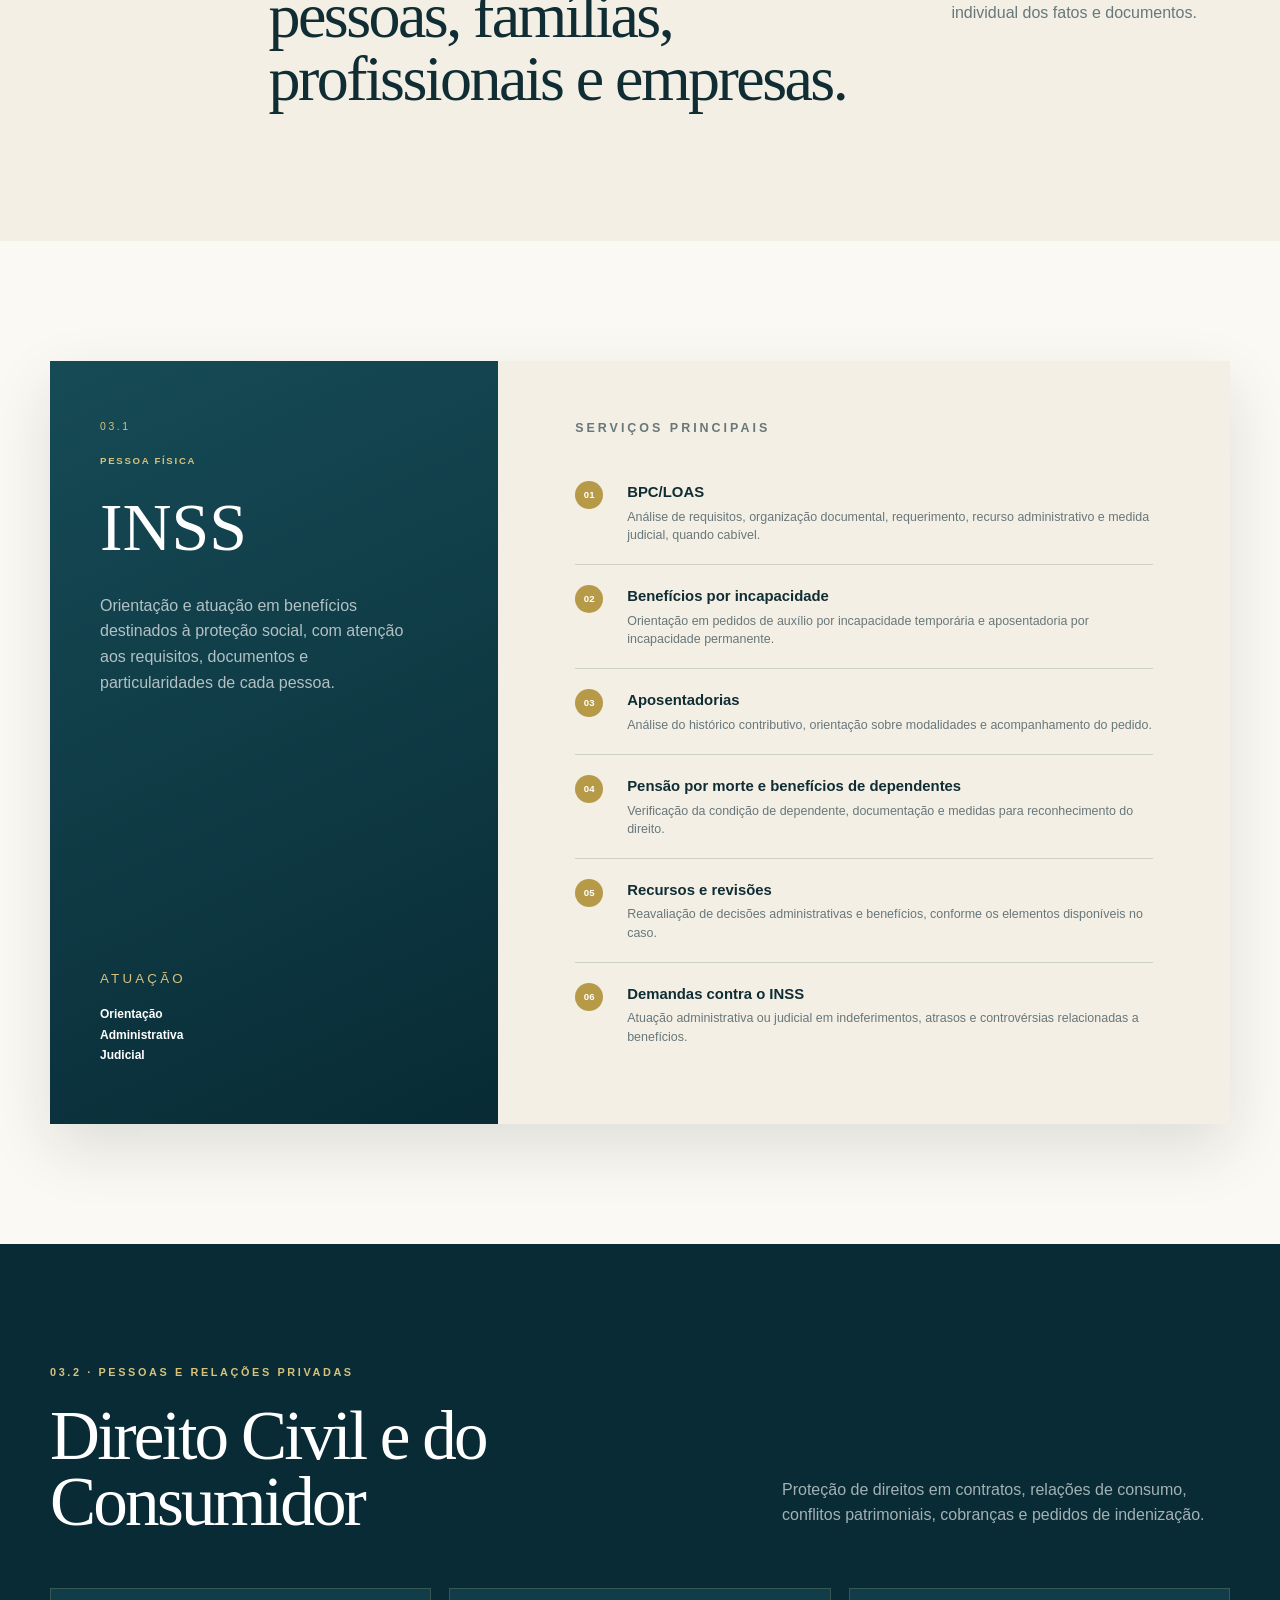
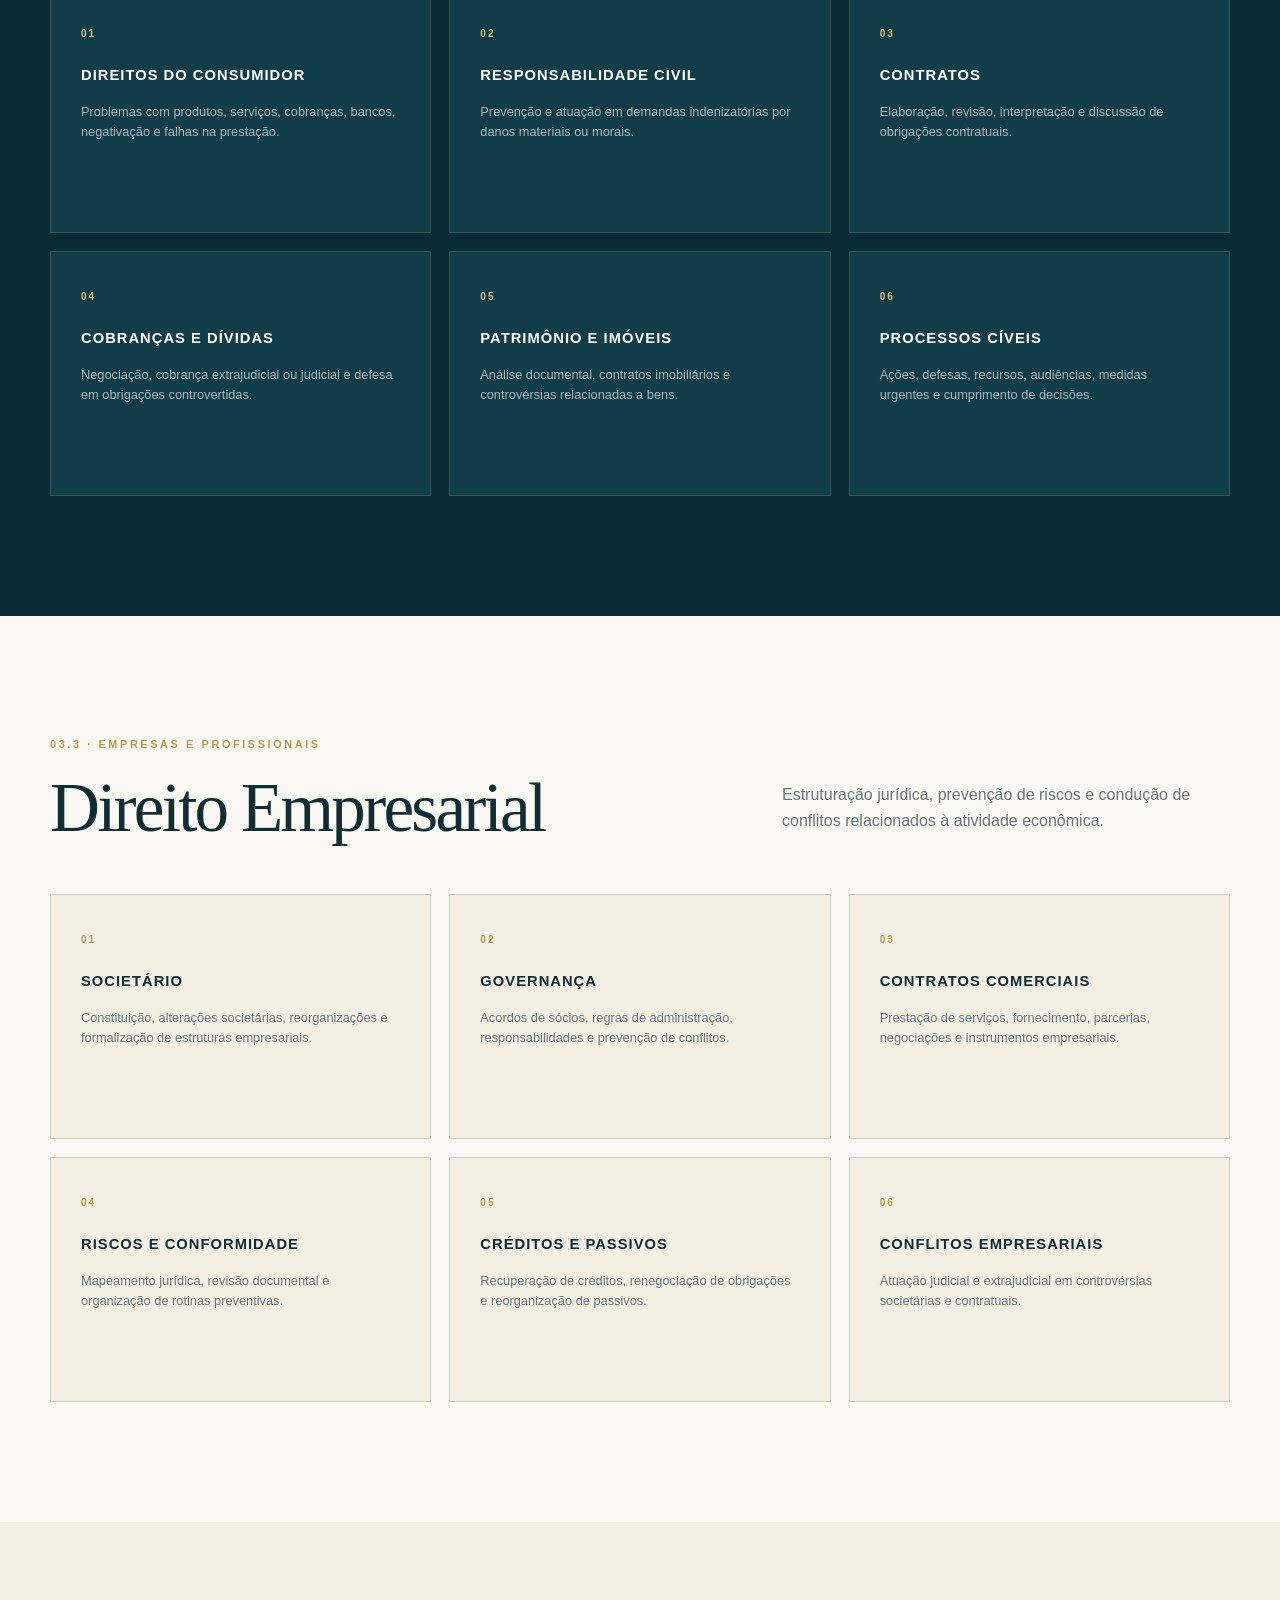
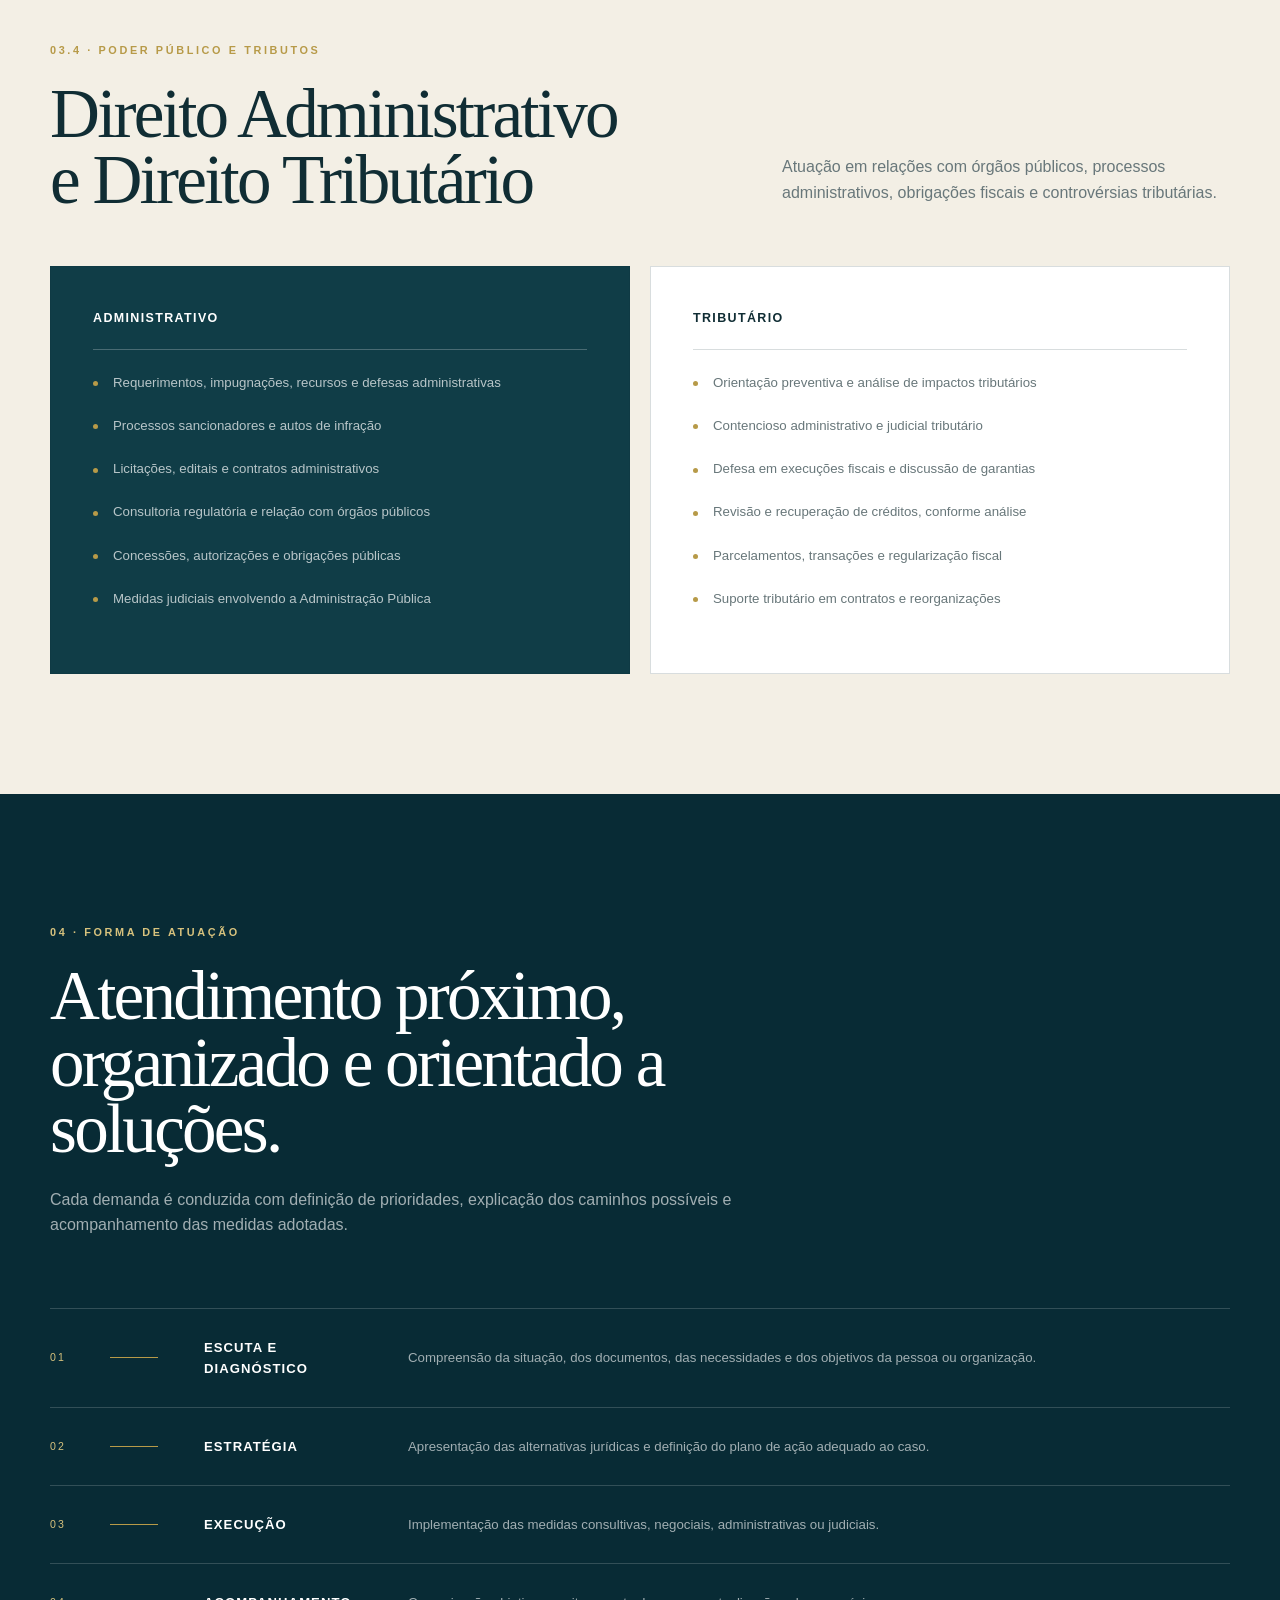
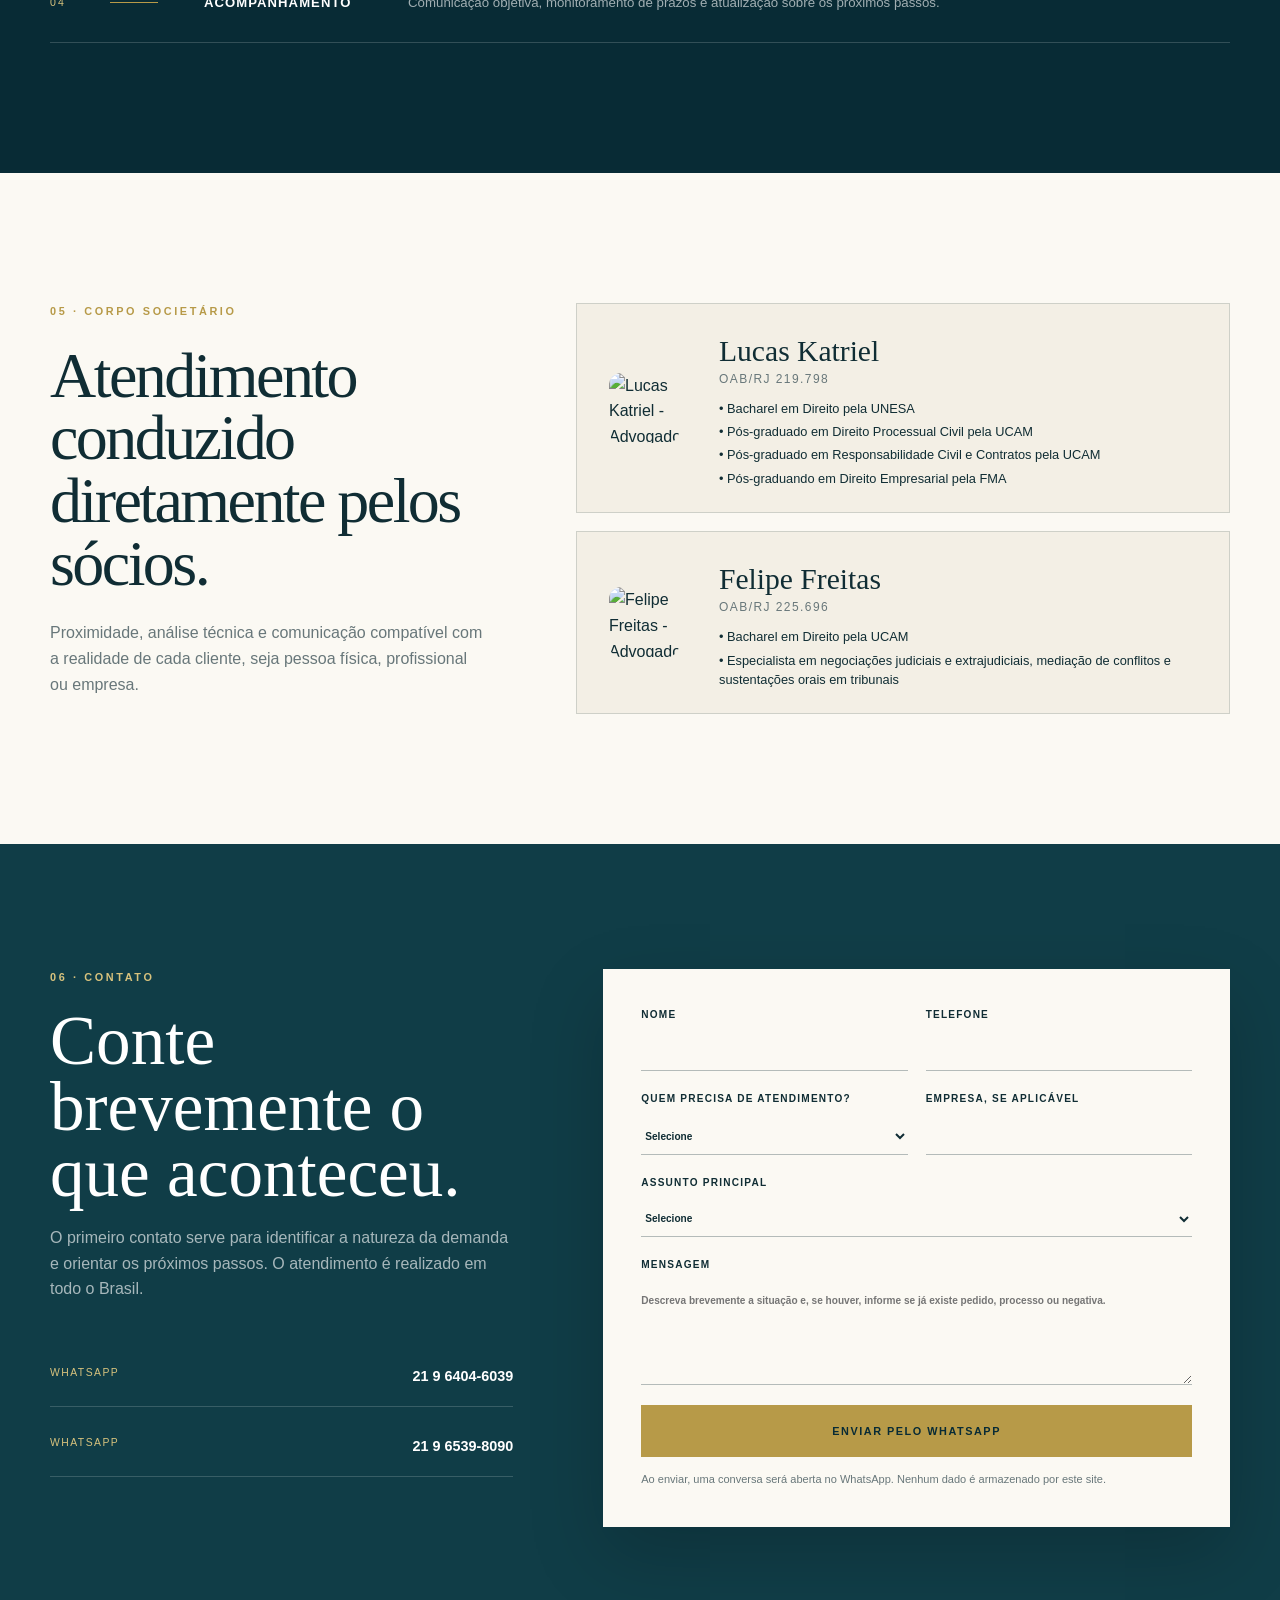
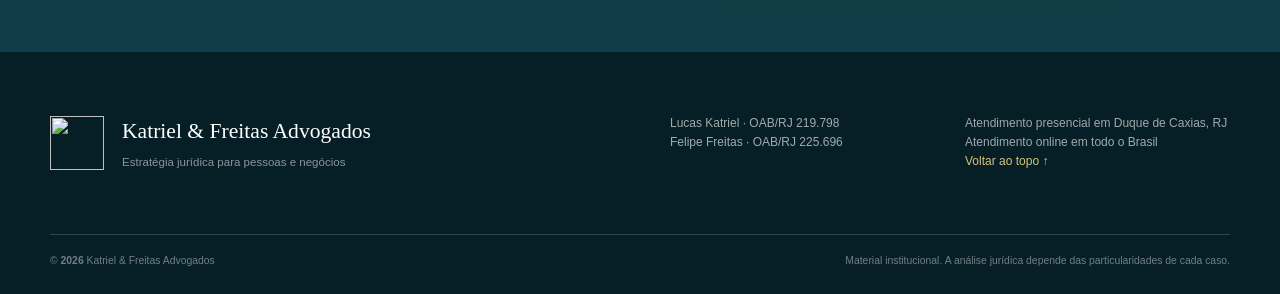
==== commit c20a5280: "seo google dc update" ====
--- a/index.html
+++ b/index.html
@@ -4,35 +4,64 @@
   <meta charset="utf-8" />
   <meta name="viewport" content="width=device-width, initial-scale=1" />
   <meta name="theme-color" content="#082b35" />
-  <meta name="description" content="Katriel & Freitas Advogados. Atendimento jurídico para pessoas físicas, famílias, profissionais e empresas em demandas civis, previdenciárias e assistenciais, consumeristas, empresariais, administrativas e tributárias." />
+  <!-- OTIMIZAÇÃO 1: Meta description com foco local -->
+  <meta name="description" content="Katriel & Freitas Advogados em Duque de Caxias, RJ. Atendimento jurídico especializado para pessoas, famílias e empresas em demandas civis, previdenciárias, BPC/LOAS e empresariais." />
   <meta name="robots" content="index,follow" />
-  <link rel="canonical" href="https://www.katrielfreitasadvogados.com.br/" />
+  <link class="canonical" href="https://www.katrielfreitasadvogados.com.br/" />
   
-  <!-- LINHA EDITADA ABAIXO (Ícone da aba do navegador) -->
   <link rel="icon" href="https://i.postimg.cc/T2qDw6WG/logo-kf-quadrado-transparente.png" type="image/png" />
   
   <link rel="preload" href="./styles.css" as="style" />
   <link rel="stylesheet" href="./styles.css" />
   <meta property="og:type" content="website" />
   <meta property="og:locale" content="pt_BR" />
-  <meta property="og:title" content="Katriel & Freitas Advogados" />
-  <meta property="og:description" content="Estratégia jurídica para pessoas, famílias, professionals e empresas." />
+  <meta property="og:title" content="Katriel & Freitas Advogados | Duque de Caxias, RJ" />
+  <meta property="og:description" content="Estratégia jurídica para pessoas, famílias e empresas em Duque de Caxias e em todo o Brasil." />
   <meta property="og:url" content="https://www.katrielfreitasadvogados.com.br/" />
   <meta property="og:image" content="https://i.postimg.cc/HLWG8m9K/logo-katriel-freitas-transparente.png" />
-  <title>Katriel & Freitas Advogados | Pessoas e Empresas</title>
+  <!-- OTIMIZAÇÃO 2: Título da aba com a localização -->
+  <title>Katriel & Freitas Advogados | Duque de Caxias, RJ | Pessoas e Empresas</title>
+
+  <!-- OTIMIZAÇÃO 3: Dados estruturados refinados (Schema LocalBusiness) -->
   <script type="application/ld+json">
     {
     "@context": "https://schema.org",
     "@type": "LegalService",
     "name": "Katriel & Freitas Advogados",
+    "image": "https://i.postimg.cc/HLWG8m9K/logo-katriel-freitas-transparente.png",
     "url": "https://www.katrielfreitasadvogados.com.br/",
     "telephone": ["+55 21 96404-6039", "+55 21 96539-8090"],
-    "areaServed": "BR",
+    "address": {
+      "@type": "PostalAddress",
+      "addressLocality": "Duque de Caxias",
+      "addressRegion": "RJ",
+      "addressCountry": "BR"
+    },
+    "areaServed": [
+      {
+        "@type": "AdministrativeArea",
+        "name": "Duque de Caxias"
+      },
+      {
+        "@type": "AdministrativeArea",
+        "name": "Rio de Janeiro"
+      }
+    ],
     "slogan": "Estratégia jurídica para pessoas e negócios",
-    "description": "Atendimento consultivo, preventivo, administrativo e contencioso para pessoas físicas e empresas.",
+    "description": "Escritório de advocacia atuante em Duque de Caxias, RJ. Atendimento consultivo, preventivo, administrativo e contencioso.",
     "founder": [
-      {"@type":"Person","name":"Lucas Katriel"},
-      {"@type":"Person","name":"Felipe Freitas"}
+      {
+        "@type":"Person",
+        "name":"Lucas Katriel",
+        "jobTitle": "Advogado",
+        "image": "https://i.postimg.cc/Y2hbHH4R/Chat-GPT-Image-27-de-jun-de-2026-09-00-03.png"
+      },
+      {
+        "@type":"Person",
+        "name":"Felipe Freitas",
+        "jobTitle": "Advogado",
+        "image": "https://i.postimg.cc/zvmKn9qh/Chat-GPT-Image-27-de-jun-de-2026-10-22-45.png"
+      }
     ]
   }
   </script>
@@ -59,7 +88,7 @@
       </a>
 
       <a href="/direito-criminal/">
-        Direito Criminal
+        Dereito Criminal
       </a>
 
       <a href="/direito-civil-consumidor/">
@@ -88,7 +117,8 @@
       <div class="hero-grid-lines" aria-hidden="true"></div>
       <div class="shell hero-layout">
         <div class="hero-copy reveal">
-          <p class="kicker"><span>Advocacia para pessoas e empresas</span><span>Atendimento em todo o Brasil</span></p>
+          <!-- OTIMIZAÇÃO 4: Inserção de palavra-chave geográfica no topo da página -->
+          <p class="kicker"><span>Advocacia em Duque de Caxias - RJ</span><span>Atendimento presencial e online para todo o Brasil</span></p>
           <h1>Direito próximo. Estratégia para cada situação.</h1>
           <p class="hero-lead">Orientação e atuação jurídica para proteger direitos, organizar decisões e enfrentar conflitos — da busca por benefícios assistenciais à condução de demandas empresariais.</p>
           <div class="hero-actions">
@@ -149,7 +179,8 @@
           <h2>Rigor jurídico, escuta atenta e estratégia compatível com cada necessidade.</h2>
           <div class="text-columns">
             <p>Lucas Katriel e Felipe Freitas reúnem cerca de dez anos de experiência profissional, incluindo a prestação de serviços jurídicos a bancos e instituições financeiras de grande porte.</p>
-            <p>Essa vivência fortaleceu uma prática orientada por organização, prevenção de riscos, consistência técnica e comunicação objetiva — princípios aplicados tanto a demandas individuais quanto empresariais.</p>
+            <!-- OTIMIZAÇÃO 5: Inserção sutil de relevância regional no texto de apresentação -->
+            <p>Essa vivência consolidou uma prática voltada a soluções seguras para clientes e empresas de Duque de Caxias, Rio de Janeiro e demais regiões do país, com foco em prevenção de riscos e consistência técnica.</p>
           </div>
           <div class="qualification-box"><span>Formação especializada</span><ul><li>Direito Processual Civil</li><li>Responsabilidade Civil e Contratos</li><li>Direito Empresarial</li></ul></div>
         </div>
@@ -210,7 +241,7 @@
           <article class="business-card reveal"><span>01</span><h3>Societário</h3><p>Constituição, alterações societárias, reorganizações e formalização de estruturas empresariais.</p></article>
           <article class="business-card reveal delay-1"><span>02</span><h3>Governança</h3><p>Acordos de sócios, regras de administração, responsabilidades e prevenção de conflitos.</p></article>
           <article class="business-card reveal"><span>03</span><h3>Contratos comerciais</h3><p>Prestação de serviços, fornecimento, parcerias, negociações e instrumentos empresariais.</p></article>
-          <article class="business-card reveal delay-1"><span>04</span><h3>Riscos e conformidade</h3><p>Mapeamento jurídico, revisão documental e organização de rotinas preventivas.</p></article>
+          <article class="business-card reveal delay-1"><span>04</span><h3>Riscos e conformidade</h3><p>Mapeamento jurídica, revisão documental e organização de rotinas preventivas.</p></article>
           <article class="business-card reveal"><span>05</span><h3>Créditos e passivos</h3><p>Recuperação de créditos, renegociação de obrigações e reorganização de passivos.</p></article>
           <article class="business-card reveal delay-1"><span>06</span><h3>Conflitos empresariais</h3><p>Atuação judicial e extrajudicial em controvérsias societárias e contratuais.</p></article>
         </div>
@@ -246,8 +277,9 @@
       <div class="shell partners-layout">
         <div class="partners-copy reveal"><p class="section-index">05 · Corpo societário</p><h2 id="partners-title">Atendimento conduzido diretamente pelos sócios.</h2><p>Proximidade, análise técnica e comunicação compatível com a realidade de cada cliente, seja pessoa física, profissional ou empresa.</p></div>
         <div class="partner-cards">
+<!-- OTIMIZAÇÃO 6: Adicionados atributos ALT descritivos com palavras-chave de localização nas fotos dos sócios -->
 <article class="partner-card reveal">
-  <img src="https://i.postimg.cc/Y2hbHH4R/Chat-GPT-Image-27-de-jun-de-2026-09-00-03.png" alt="Lucas Katriel" style="width: 70px; height: 70px; border-radius: 12px; object-fit: cover; display: block; flex-shrink: 0;">
+  <img src="https://i.postimg.cc/Y2hbHH4R/Chat-GPT-Image-27-de-jun-de-2026-09-00-03.png" alt="Lucas Katriel - Advogado em Duque de Caxias, RJ - Katriel & Freitas Advogados" style="width: 70px; height: 70px; border-radius: 12px; object-fit: cover; display: block; flex-shrink: 0;">
   <div>
     <h3>Lucas Katriel</h3>
     <p style="margin: -5px 0 10px; font-size: 0.75rem; color: var(--muted);">OAB/RJ 219.798</p>
@@ -258,8 +290,9 @@
       <li>• Pós-graduando em Direito Empresarial pela FMA</li>
     </ul>
   </div>
-</article>       <article class="partner-card reveal">
-  <img src="https://i.postimg.cc/zvmKn9qh/Chat-GPT-Image-27-de-jun-de-2026-10-22-45.png" alt="Felipe Freitas" style="width: 70px; height: 70px; border-radius: 12px; object-fit: cover; display: block; flex-shrink: 0;">
+</article>       
+<article class="partner-card reveal">
+  <img src="https://i.postimg.cc/zvmKn9qh/Chat-GPT-Image-27-de-jun-de-2026-10-22-45.png" alt="Felipe Freitas - Advogado em Duque de Caxias, RJ - Katriel & Freitas Advogados" style="width: 70px; height: 70px; border-radius: 12px; object-fit: cover; display: block; flex-shrink: 0;">
   <div>
     <h3>Felipe Freitas</h3>
     <p style="margin: -5px 0 10px; font-size: 0.75rem; color: var(--muted);">OAB/RJ 225.696</p>
@@ -285,7 +318,7 @@
         <form class="contact-form reveal delay-1" data-contact-form>
           <div class="field-row"><label>Nome<input type="text" name="name" autocomplete="name" required /></label><label>Telefone<input type="tel" name="phone" autocomplete="tel" /></label></div>
           <div class="field-row">
-            <label>Quem precisa de atendimento?<select name="profile" required><option value="">Selecione</option><option>Pessoa física ou família</option><option>Profissional autônomo</option><option>Empresa ou organização</option></select></label>
+            <label>Quem precisa de atendimento?<select name="profile" required><option value="">Selecione</option><option>Pessoa física ou família</option><option>Profissional autônomo</option><option>Empresa ou organization</option></select></label>
             <label>Empresa, se aplicável<input type="text" name="company" autocomplete="organization" /></label>
           </div>
           <label>Assunto principal<select name="area" required><option value="">Selecione</option><option>BPC/LOAS</option><option>Outro benefício previdenciário</option><option>Direito do Consumidor</option><option>Direito Civil</option><option>Direito Empresarial</option><option>Direito Administrativo</option><option>Direito Tributário</option><option>Outro assunto</option></select></label>
@@ -300,7 +333,8 @@
   <footer class="site-footer">
     <div class="shell footer-main">
       <div class="footer-brand"><img src="https://i.postimg.cc/Zqv8cBHW/logo-kf-quadrado-transparente.png" width="54" height="54" alt="" /><div><strong>Katriel & Freitas Advogados</strong><span>Estratégia jurídica para pessoas e negócios</span></div></div>
-      <div class="footer-meta"><p>Lucas Katriel · OAB/RJ 219.798<br />Felipe Freitas · OAB/RJ 225.696</p><p>Atendimento em todo o Brasil<br /><a href="#inicio">Voltar ao topo ↑</a></p></div>
+      <!-- OTIMIZAÇÃO 7: Rodapé agora indica o polo de atuação local (Duque de Caxias - RJ) -->
+      <div class="footer-meta"><p>Lucas Katriel · OAB/RJ 219.798<br />Felipe Freitas · OAB/RJ 225.696</p><p>Atendimento presencial em Duque de Caxias, RJ<br />Atendimento online em todo o Brasil<br /><a href="#inicio">Voltar ao topo ↑</a></p></div>
     </div>
     <div class="shell footer-bottom"><span>© <b data-year></b> Katriel & Freitas Advogados</span><span>Material institucional. A análise jurídica depende das particularidades de cada caso.</span></div>
   </footer>
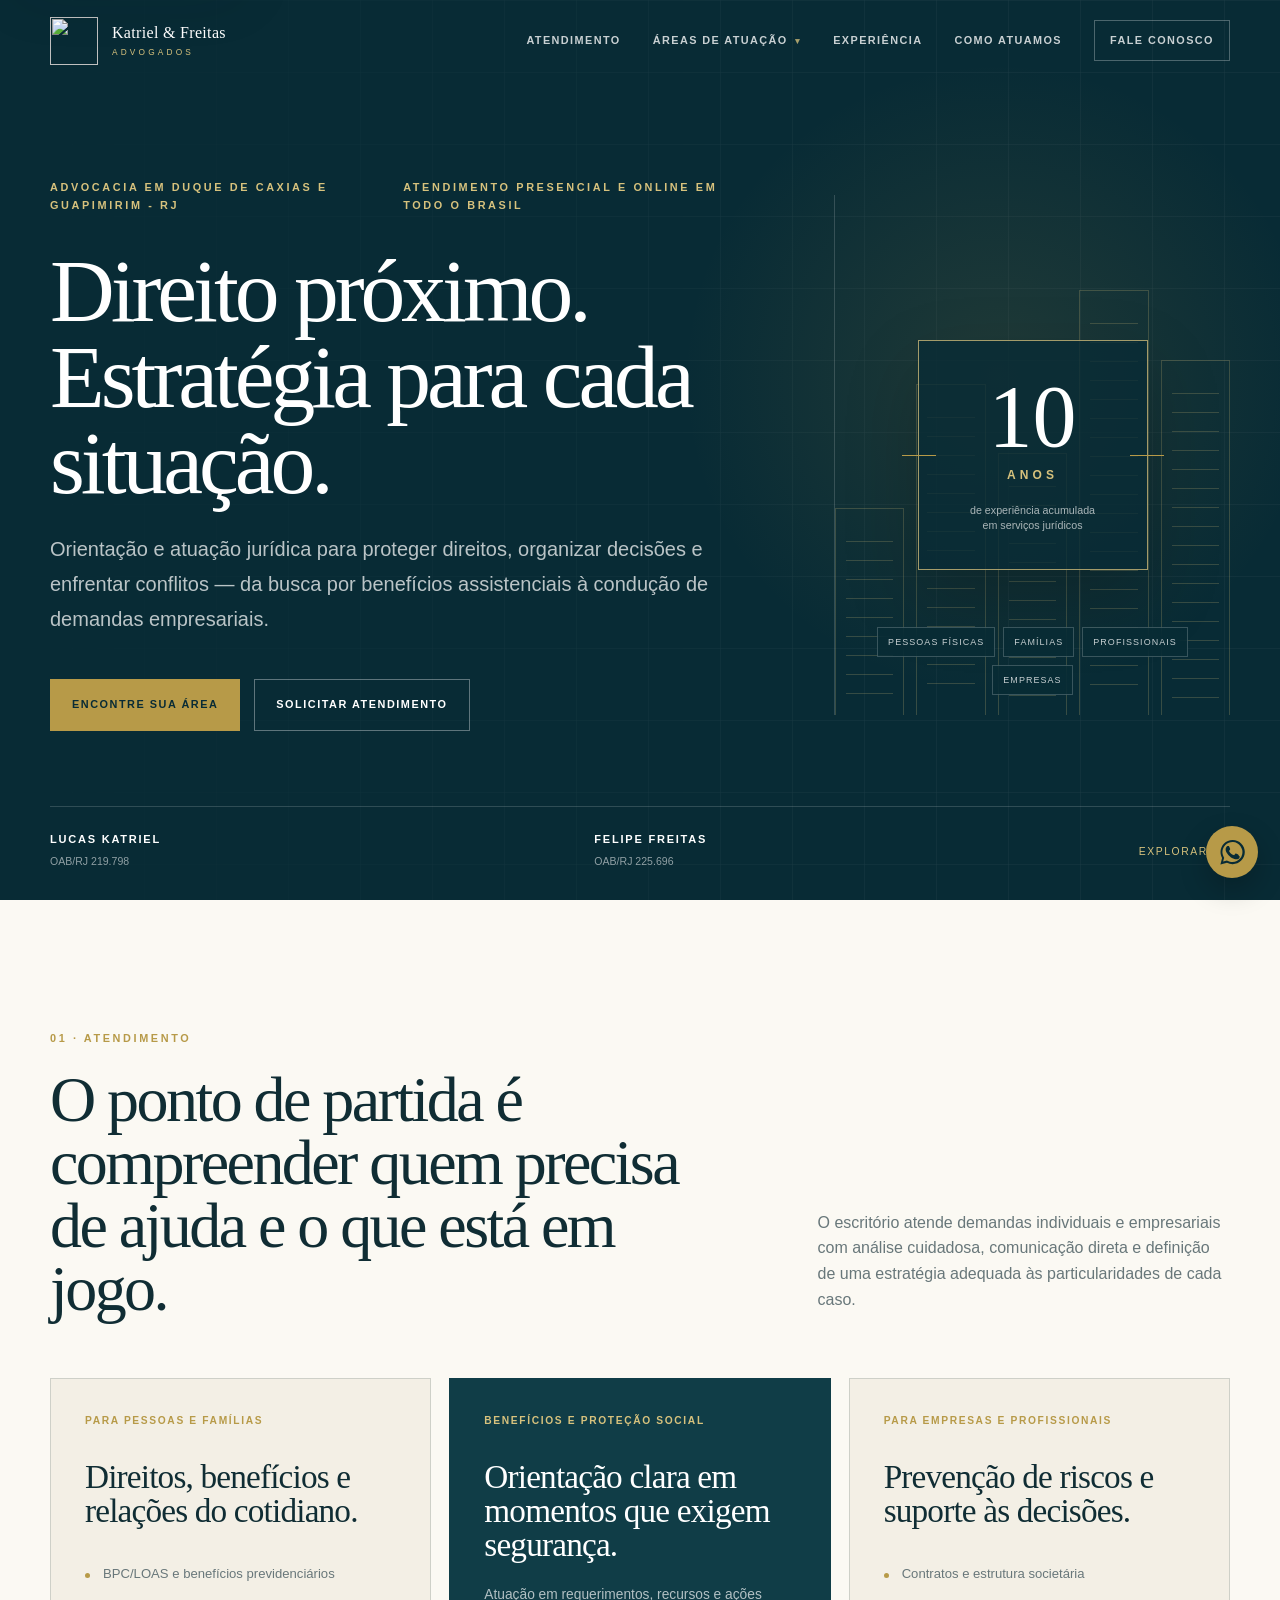
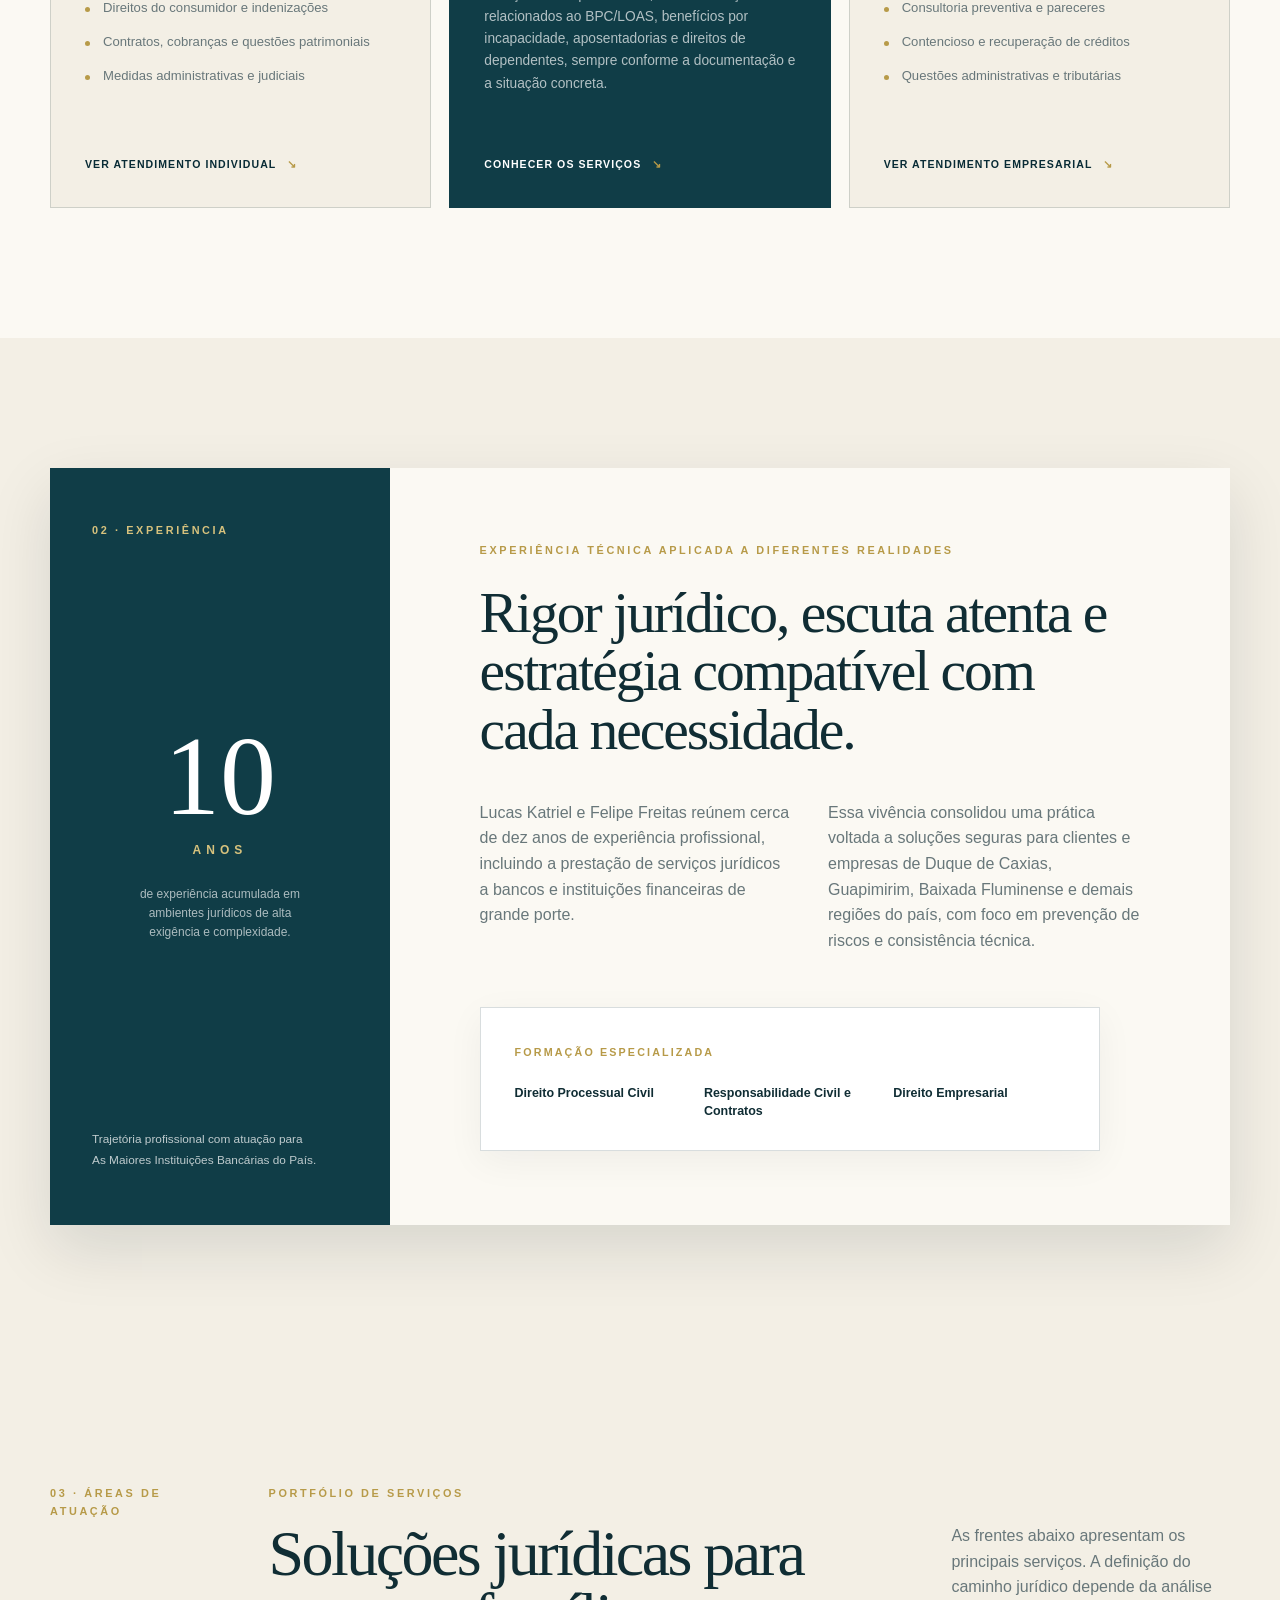
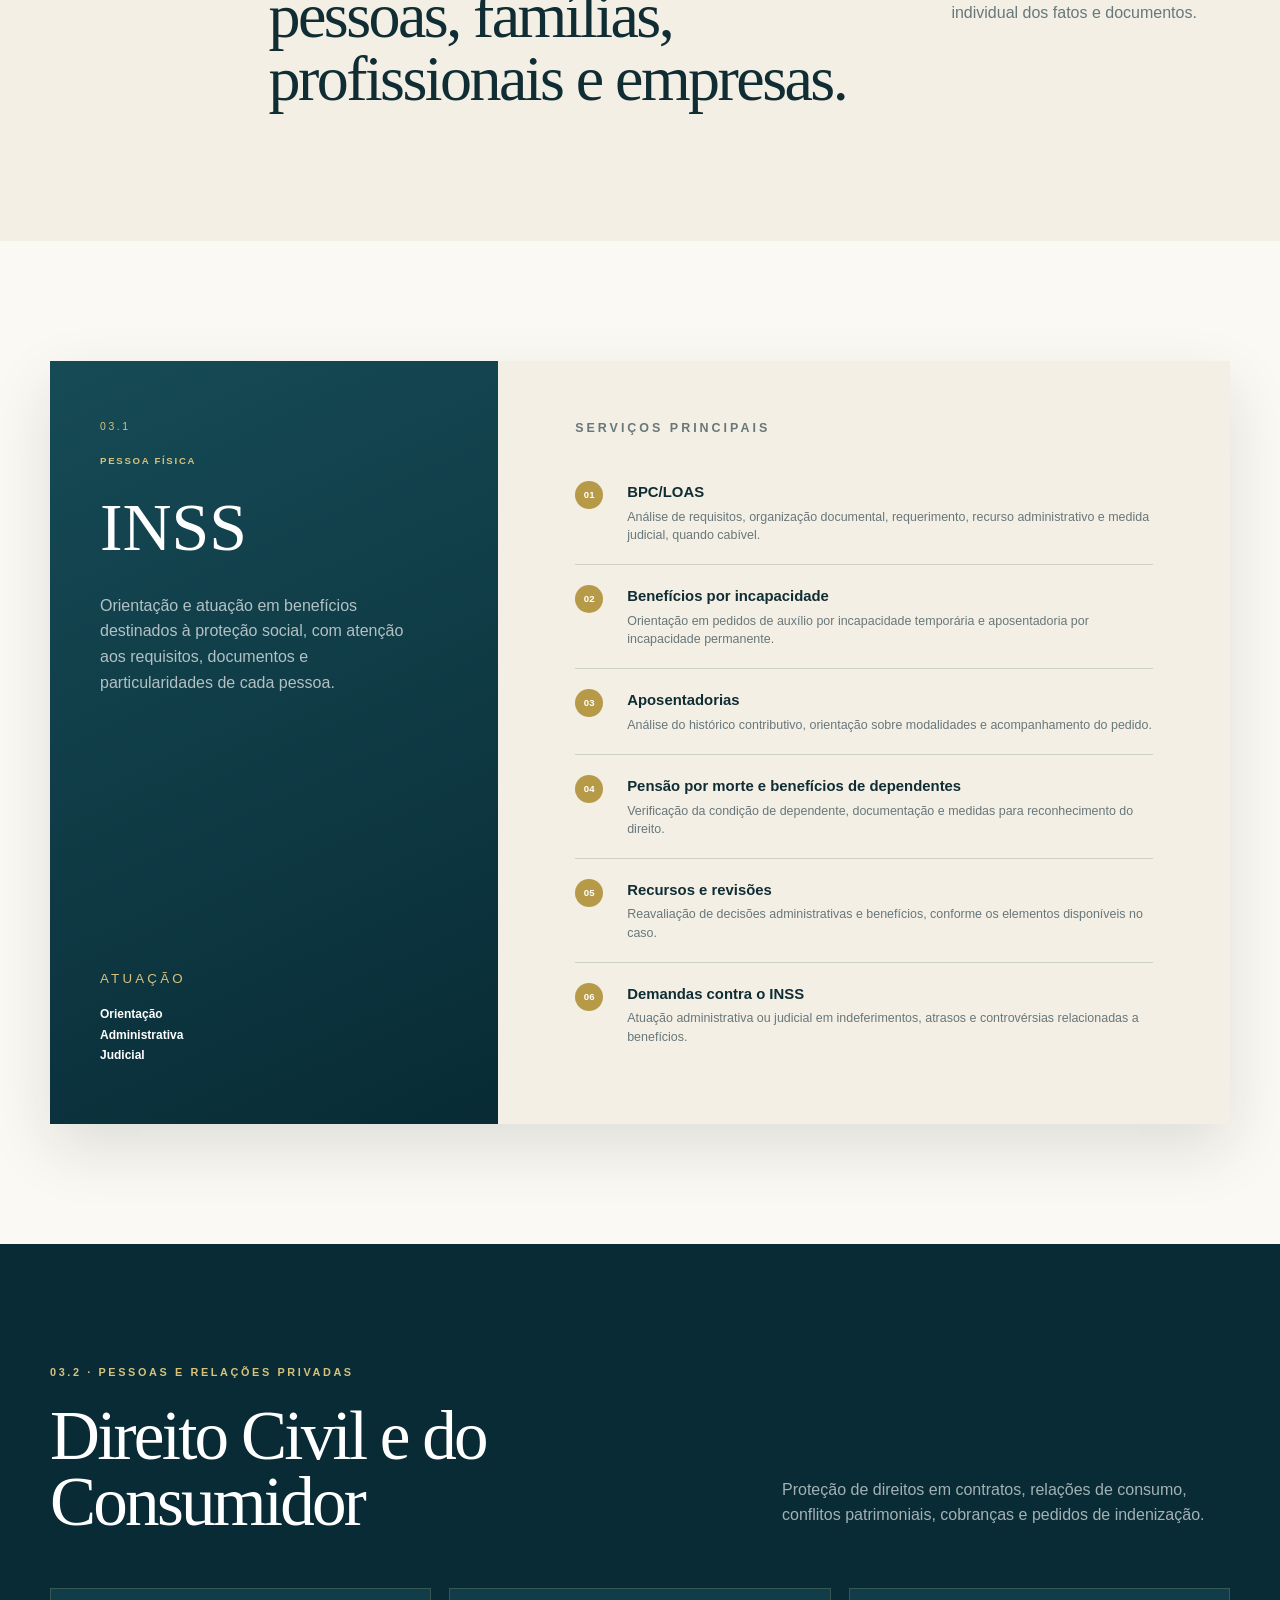
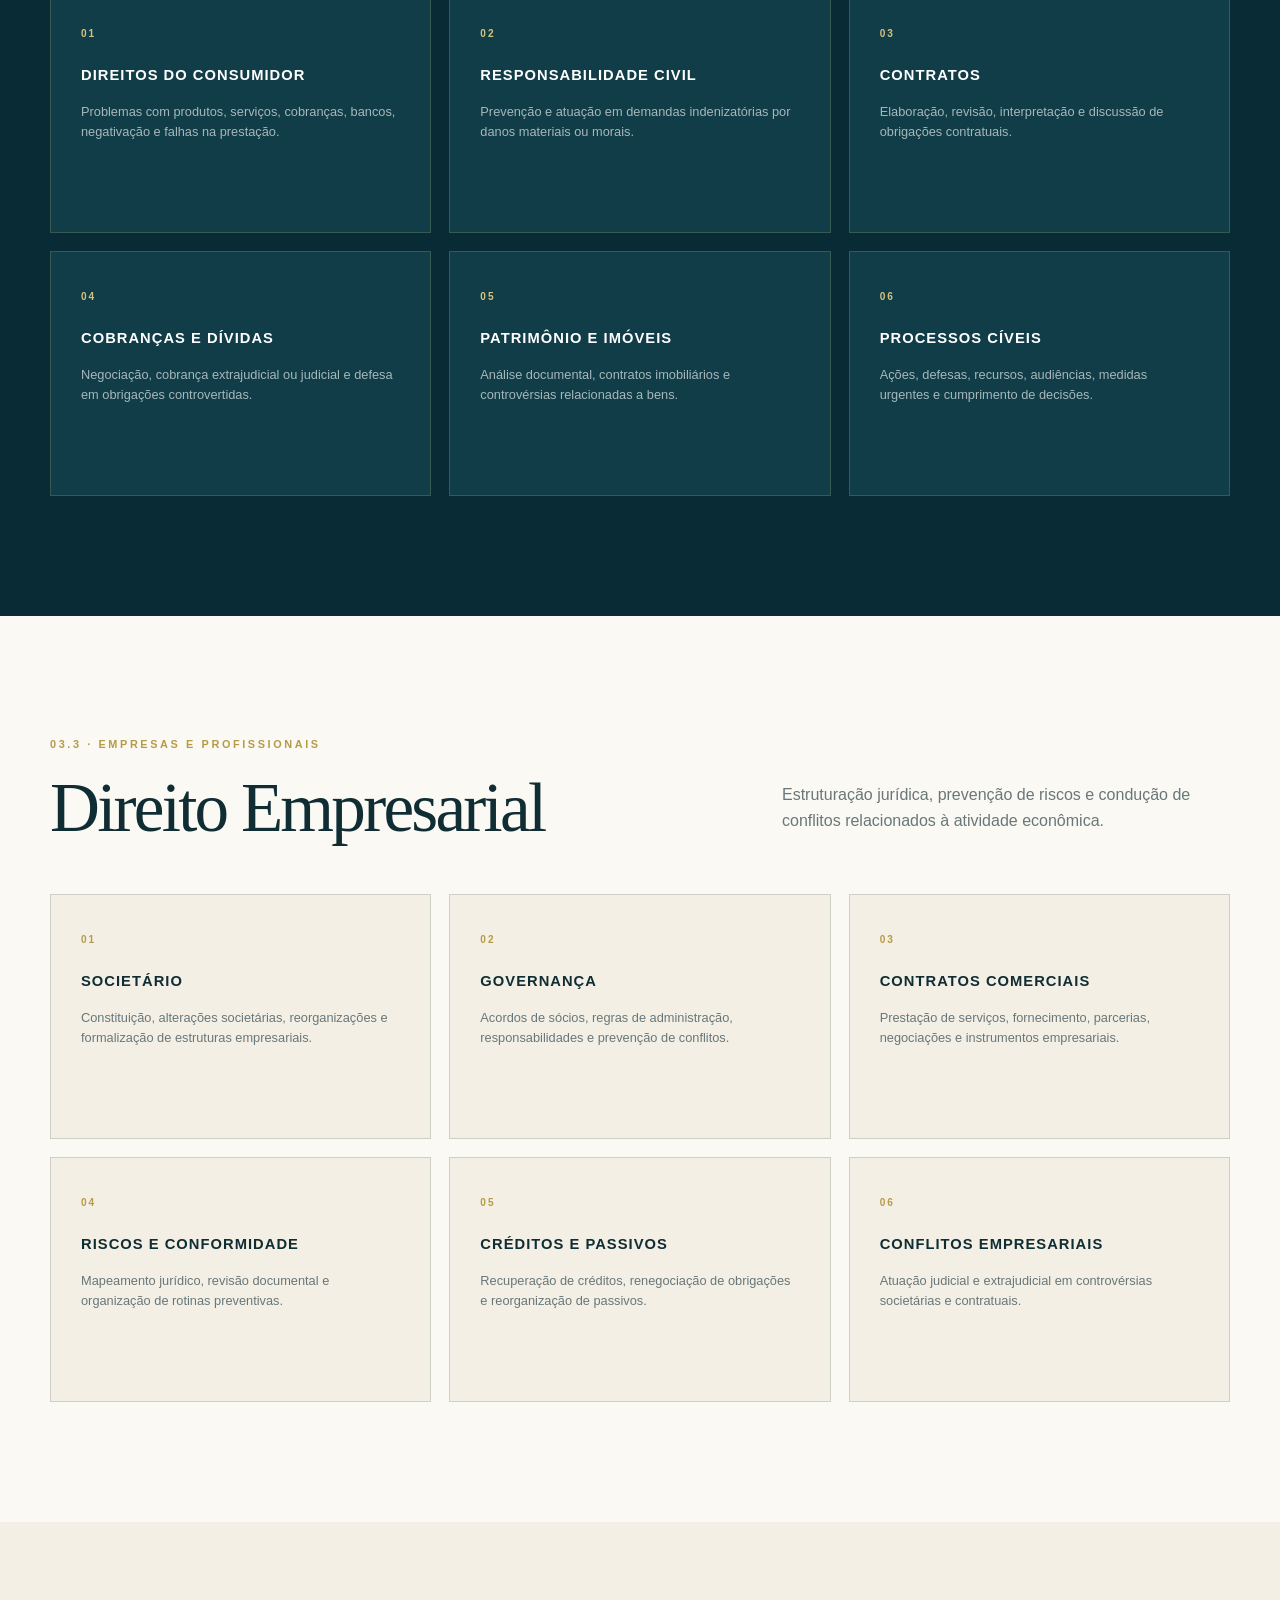
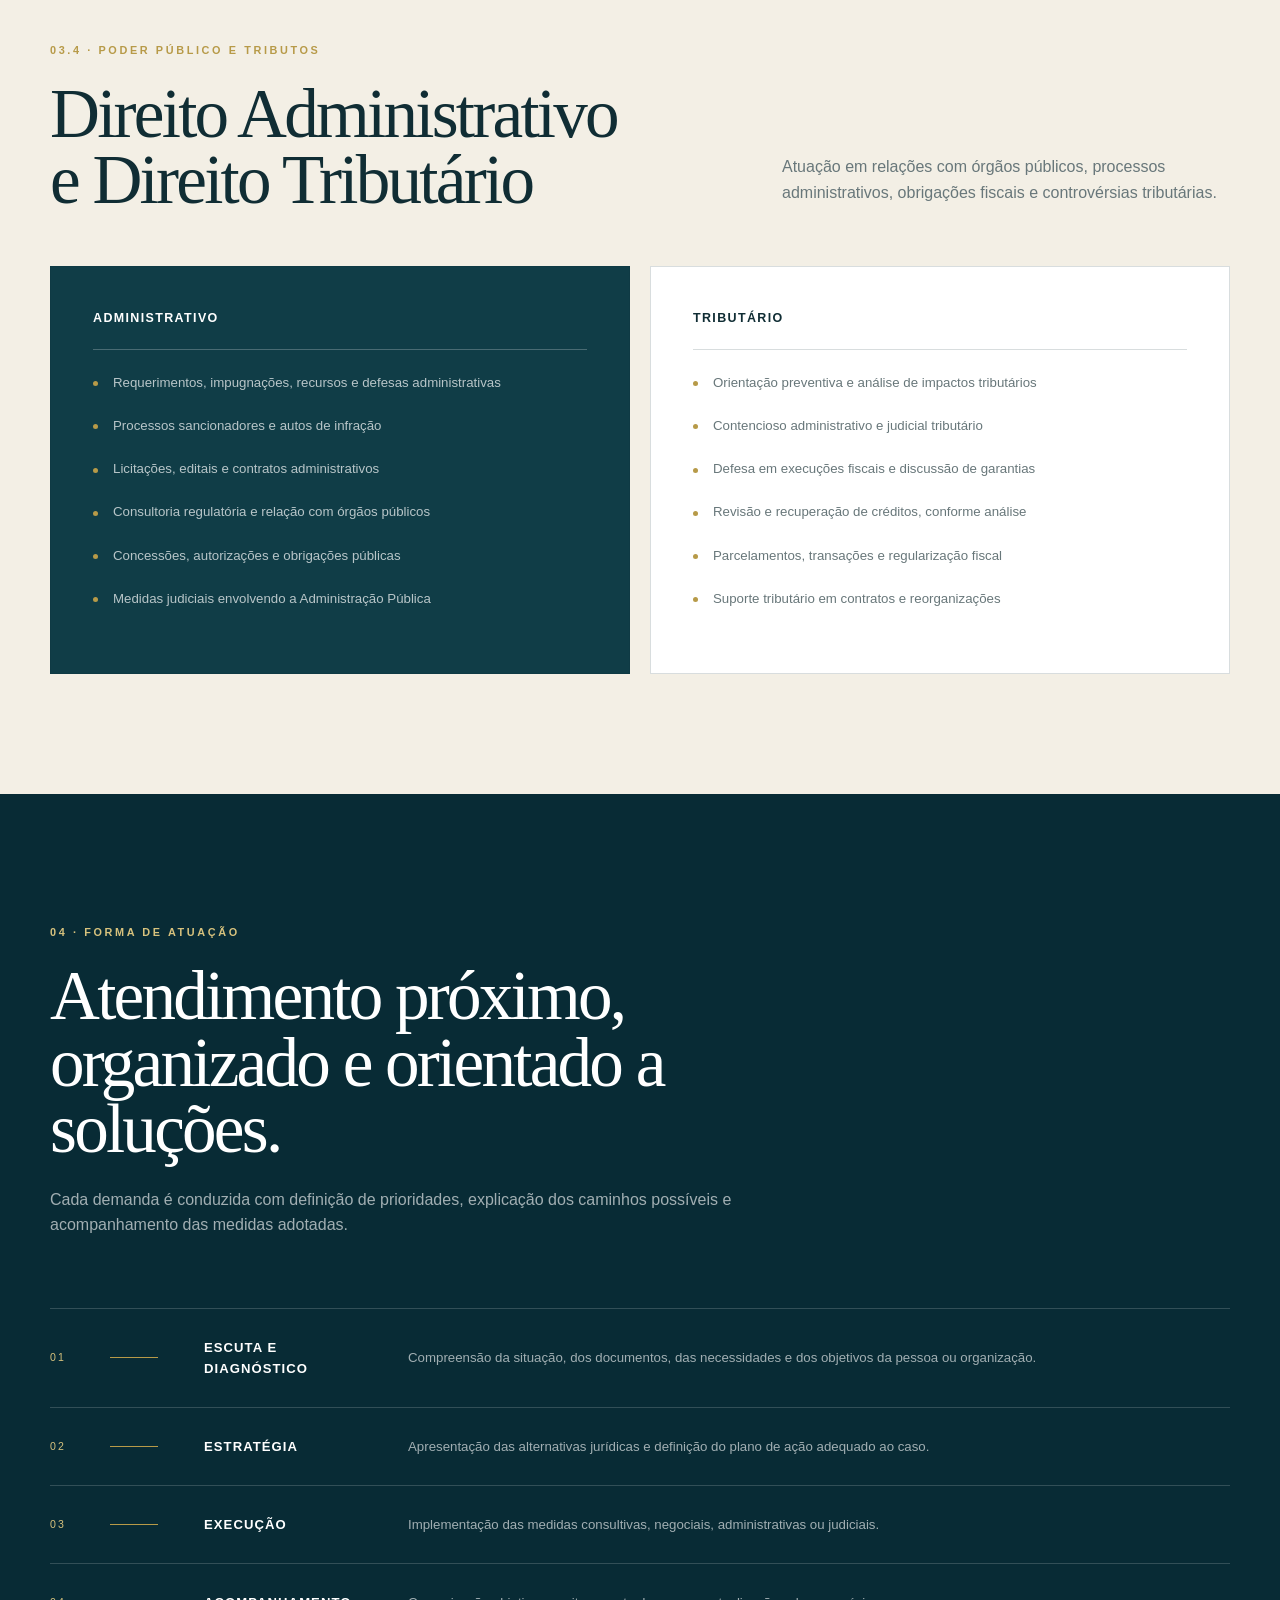
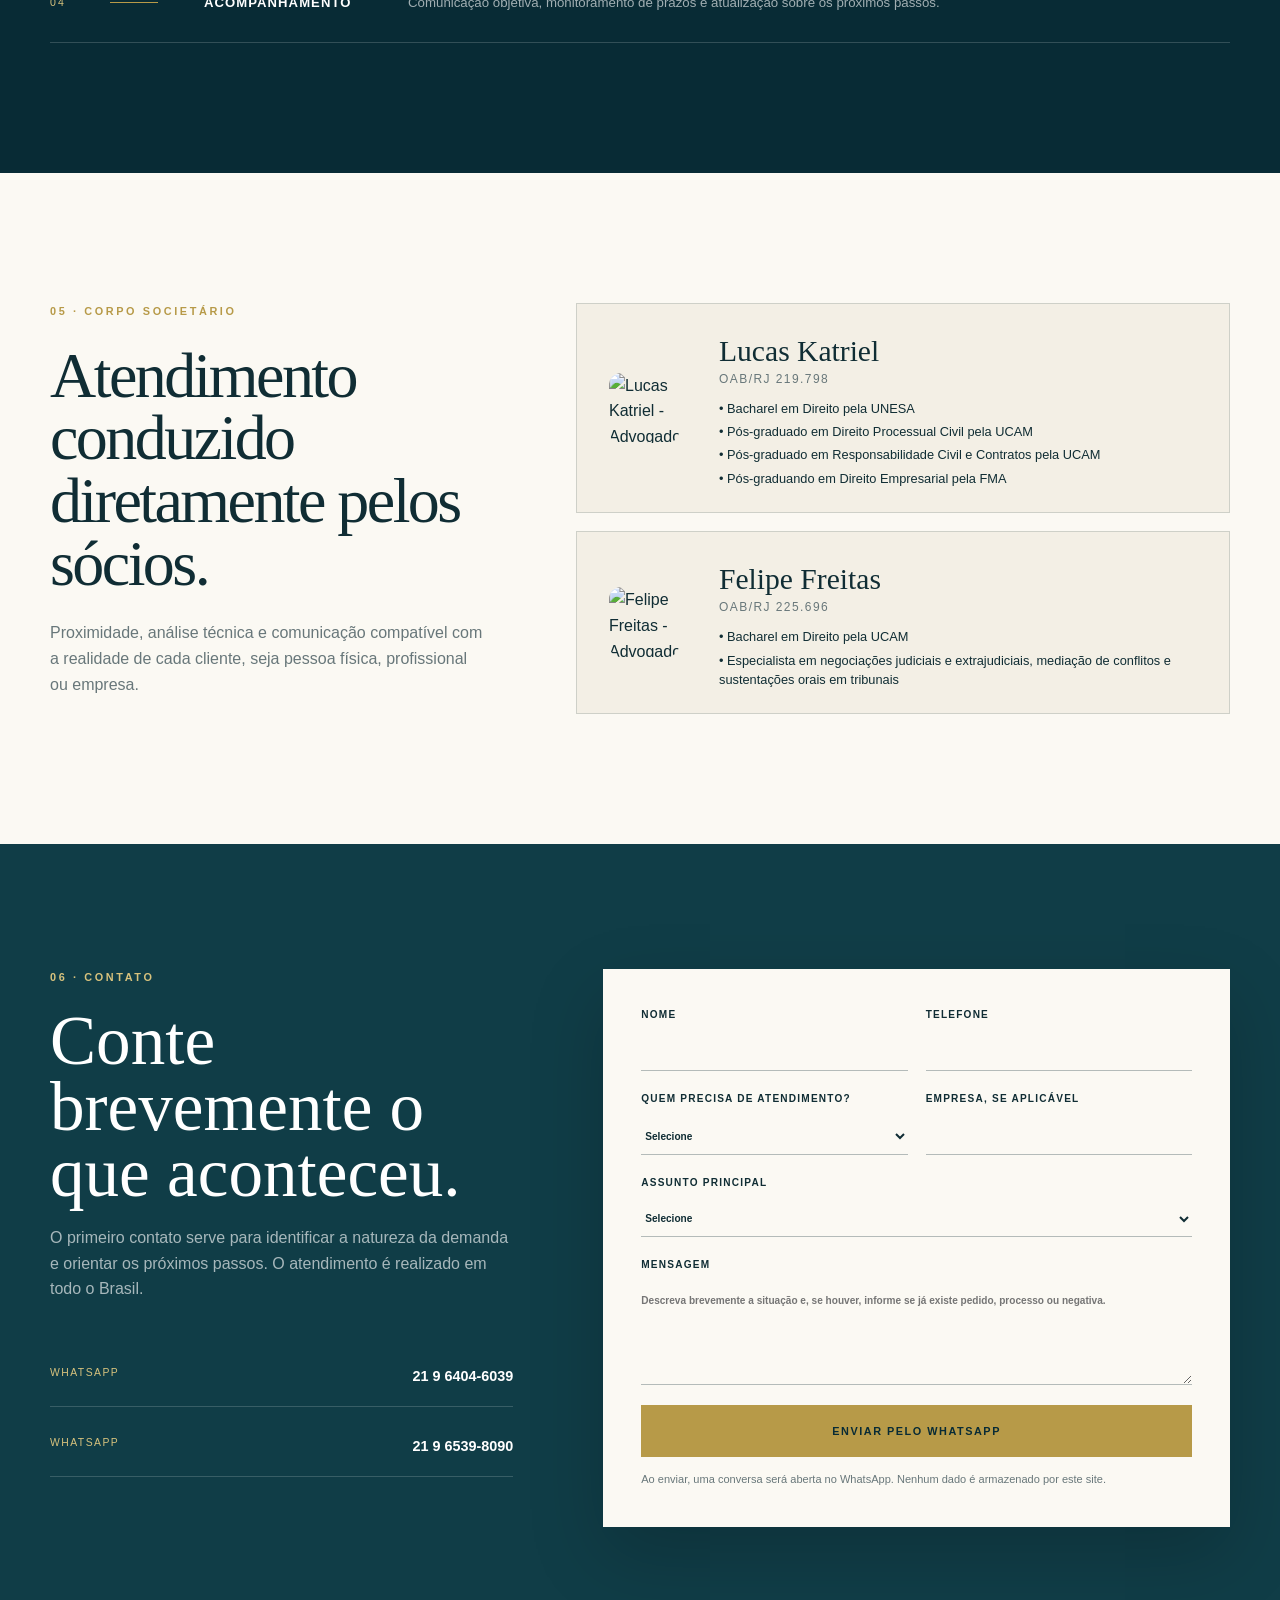
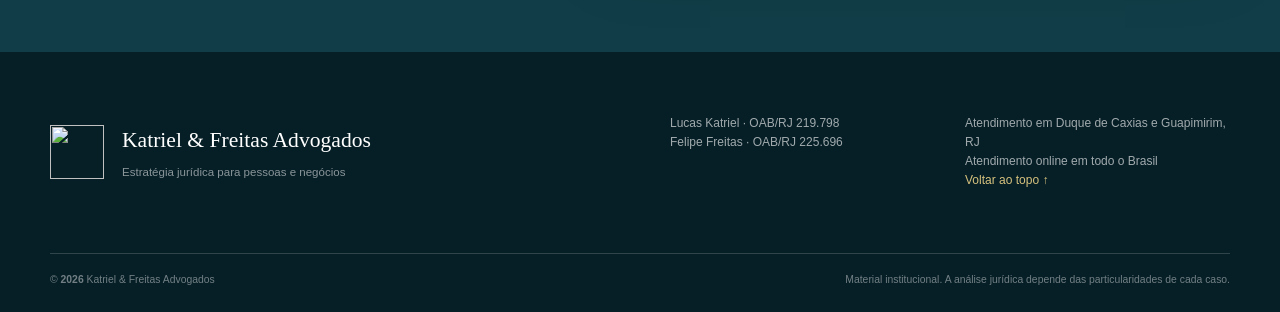
==== commit 2252b63e: "DCX E GUAP" ====
--- a/index.html
+++ b/index.html
@@ -4,8 +4,8 @@
   <meta charset="utf-8" />
   <meta name="viewport" content="width=device-width, initial-scale=1" />
   <meta name="theme-color" content="#082b35" />
-  <!-- OTIMIZAÇÃO 1: Meta description com foco local -->
-  <meta name="description" content="Katriel & Freitas Advogados em Duque de Caxias, RJ. Atendimento jurídico especializado para pessoas, famílias e empresas em demandas civis, previdenciárias, BPC/LOAS e empresariais." />
+  <!-- OTIMIZAÇÃO: Meta description com foco regional expandido -->
+  <meta name="description" content="Katriel & Freitas Advogados em Duque de Caxias, Guapimirim e região, RJ. Atendimento jurídico especializado para pessoas, famílias e empresas em demandas civis, previdenciárias (BPC/LOAS) e empresariais." />
   <meta name="robots" content="index,follow" />
   <link class="canonical" href="https://www.katrielfreitasadvogados.com.br/" />
   
@@ -15,14 +15,14 @@
   <link rel="stylesheet" href="./styles.css" />
   <meta property="og:type" content="website" />
   <meta property="og:locale" content="pt_BR" />
-  <meta property="og:title" content="Katriel & Freitas Advogados | Duque de Caxias, RJ" />
-  <meta property="og:description" content="Estratégia jurídica para pessoas, famílias e empresas em Duque de Caxias e em todo o Brasil." />
+  <meta property="og:title" content="Katriel & Freitas Advogados | Duque de Caxias e Guapimirim, RJ" />
+  <meta property="og:description" content="Estratégia jurídica para pessoas, famílias e empresas em Duque de Caxias, Guapimirim e em todo o Brasil." />
   <meta property="og:url" content="https://www.katrielfreitasadvogados.com.br/" />
   <meta property="og:image" content="https://i.postimg.cc/HLWG8m9K/logo-katriel-freitas-transparente.png" />
-  <!-- OTIMIZAÇÃO 2: Título da aba com a localização -->
-  <title>Katriel & Freitas Advogados | Duque de Caxias, RJ | Pessoas e Empresas</title>
-
-  <!-- OTIMIZAÇÃO 3: Dados estruturados refinados (Schema LocalBusiness) -->
+  <!-- OTIMIZAÇÃO: Título da aba atualizado -->
+  <title>Katriel & Freitas Advogados | Duque de Caxias e Guapimirim, RJ | Pessoas e Empresas</title>
+
+  <!-- OTIMIZAÇÃO: Dados estruturados refinados para múltiplas áreas de cobertura -->
   <script type="application/ld+json">
     {
     "@context": "https://schema.org",
@@ -44,11 +44,15 @@
       },
       {
         "@type": "AdministrativeArea",
+        "name": "Guapimirim"
+      },
+      {
+        "@type": "AdministrativeArea",
         "name": "Rio de Janeiro"
       }
     ],
     "slogan": "Estratégia jurídica para pessoas e negócios",
-    "description": "Escritório de advocacia atuante em Duque de Caxias, RJ. Atendimento consultivo, preventivo, administrativo e contencioso.",
+    "description": "Escritório de advocacia atuante em Duque de Caxias, Guapimirim e região do Rio de Janeiro. Atendimento consultivo, preventivo, administrativo e contencioso.",
     "founder": [
       {
         "@type":"Person",
@@ -88,7 +92,7 @@
       </a>
 
       <a href="/direito-criminal/">
-        Dereito Criminal
+        Direito Criminal
       </a>
 
       <a href="/direito-civil-consumidor/">
@@ -117,8 +121,8 @@
       <div class="hero-grid-lines" aria-hidden="true"></div>
       <div class="shell hero-layout">
         <div class="hero-copy reveal">
-          <!-- OTIMIZAÇÃO 4: Inserção de palavra-chave geográfica no topo da página -->
-          <p class="kicker"><span>Advocacia em Duque de Caxias - RJ</span><span>Atendimento presencial e online para todo o Brasil</span></p>
+          <!-- OTIMIZAÇÃO: Kicker no topo com Duque de Caxias e Guapimirim -->
+          <p class="kicker"><span>Advocacia em Duque de Caxias e Guapimirim - RJ</span><span>Atendimento presencial e online em todo o Brasil</span></p>
           <h1>Direito próximo. Estratégia para cada situação.</h1>
           <p class="hero-lead">Orientação e atuação jurídica para proteger direitos, organizar decisões e enfrentar conflitos — da busca por benefícios assistenciais à condução de demandas empresariais.</p>
           <div class="hero-actions">
@@ -179,8 +183,8 @@
           <h2>Rigor jurídico, escuta atenta e estratégia compatível com cada necessidade.</h2>
           <div class="text-columns">
             <p>Lucas Katriel e Felipe Freitas reúnem cerca de dez anos de experiência profissional, incluindo a prestação de serviços jurídicos a bancos e instituições financeiras de grande porte.</p>
-            <!-- OTIMIZAÇÃO 5: Inserção sutil de relevância regional no texto de apresentação -->
-            <p>Essa vivência consolidou uma prática voltada a soluções seguras para clientes e empresas de Duque de Caxias, Rio de Janeiro e demais regiões do país, com foco em prevenção de riscos e consistência técnica.</p>
+            <!-- OTIMIZAÇÃO: Inserção sutil de ambas as cidades no texto descritivo -->
+            <p>Essa vivência consolidou uma prática voltada a soluções seguras para clientes e empresas de Duque de Caxias, Guapimirim, Baixada Fluminense e demais regiões do país, com foco em prevenção de riscos e consistência técnica.</p>
           </div>
           <div class="qualification-box"><span>Formação especializada</span><ul><li>Direito Processual Civil</li><li>Responsabilidade Civil e Contratos</li><li>Direito Empresarial</li></ul></div>
         </div>
@@ -241,7 +245,7 @@
           <article class="business-card reveal"><span>01</span><h3>Societário</h3><p>Constituição, alterações societárias, reorganizações e formalização de estruturas empresariais.</p></article>
           <article class="business-card reveal delay-1"><span>02</span><h3>Governança</h3><p>Acordos de sócios, regras de administração, responsabilidades e prevenção de conflitos.</p></article>
           <article class="business-card reveal"><span>03</span><h3>Contratos comerciais</h3><p>Prestação de serviços, fornecimento, parcerias, negociações e instrumentos empresariais.</p></article>
-          <article class="business-card reveal delay-1"><span>04</span><h3>Riscos e conformidade</h3><p>Mapeamento jurídica, revisão documental e organização de rotinas preventivas.</p></article>
+          <article class="business-card reveal delay-1"><span>04</span><h3>Riscos e conformidade</h3><p>Mapeamento jurídico, revisão documental e organização de rotinas preventivas.</p></article>
           <article class="business-card reveal"><span>05</span><h3>Créditos e passivos</h3><p>Recuperação de créditos, renegociação de obrigações e reorganização de passivos.</p></article>
           <article class="business-card reveal delay-1"><span>06</span><h3>Conflitos empresariais</h3><p>Atuação judicial e extrajudicial em controvérsias societárias e contratuais.</p></article>
         </div>
@@ -277,9 +281,9 @@
       <div class="shell partners-layout">
         <div class="partners-copy reveal"><p class="section-index">05 · Corpo societário</p><h2 id="partners-title">Atendimento conduzido diretamente pelos sócios.</h2><p>Proximidade, análise técnica e comunicação compatível com a realidade de cada cliente, seja pessoa física, profissional ou empresa.</p></div>
         <div class="partner-cards">
-<!-- OTIMIZAÇÃO 6: Adicionados atributos ALT descritivos com palavras-chave de localização nas fotos dos sócios -->
+<!-- OTIMIZAÇÃO: Atributos ALT atualizados contendo também Guapimirim para indexação de imagem -->
 <article class="partner-card reveal">
-  <img src="https://i.postimg.cc/Y2hbHH4R/Chat-GPT-Image-27-de-jun-de-2026-09-00-03.png" alt="Lucas Katriel - Advogado em Duque de Caxias, RJ - Katriel & Freitas Advogados" style="width: 70px; height: 70px; border-radius: 12px; object-fit: cover; display: block; flex-shrink: 0;">
+  <img src="https://i.postimg.cc/Y2hbHH4R/Chat-GPT-Image-27-de-jun-de-2026-09-00-03.png" alt="Lucas Katriel - Advogado em Duque de Caxias e Guapimirim, RJ - Katriel & Freitas Advogados" style="width: 70px; height: 70px; border-radius: 12px; object-fit: cover; display: block; flex-shrink: 0;">
   <div>
     <h3>Lucas Katriel</h3>
     <p style="margin: -5px 0 10px; font-size: 0.75rem; color: var(--muted);">OAB/RJ 219.798</p>
@@ -292,7 +296,7 @@
   </div>
 </article>       
 <article class="partner-card reveal">
-  <img src="https://i.postimg.cc/zvmKn9qh/Chat-GPT-Image-27-de-jun-de-2026-10-22-45.png" alt="Felipe Freitas - Advogado em Duque de Caxias, RJ - Katriel & Freitas Advogados" style="width: 70px; height: 70px; border-radius: 12px; object-fit: cover; display: block; flex-shrink: 0;">
+  <img src="https://i.postimg.cc/zvmKn9qh/Chat-GPT-Image-27-de-jun-de-2026-10-22-45.png" alt="Felipe Freitas - Advogado em Duque de Caxias e Guapimirim, RJ - Katriel & Freitas Advogados" style="width: 70px; height: 70px; border-radius: 12px; object-fit: cover; display: block; flex-shrink: 0;">
   <div>
     <h3>Felipe Freitas</h3>
     <p style="margin: -5px 0 10px; font-size: 0.75rem; color: var(--muted);">OAB/RJ 225.696</p>
@@ -333,8 +337,8 @@
   <footer class="site-footer">
     <div class="shell footer-main">
       <div class="footer-brand"><img src="https://i.postimg.cc/Zqv8cBHW/logo-kf-quadrado-transparente.png" width="54" height="54" alt="" /><div><strong>Katriel & Freitas Advogados</strong><span>Estratégia jurídica para pessoas e negócios</span></div></div>
-      <!-- OTIMIZAÇÃO 7: Rodapé agora indica o polo de atuação local (Duque de Caxias - RJ) -->
-      <div class="footer-meta"><p>Lucas Katriel · OAB/RJ 219.798<br />Felipe Freitas · OAB/RJ 225.696</p><p>Atendimento presencial em Duque de Caxias, RJ<br />Atendimento online em todo o Brasil<br /><a href="#inicio">Voltar ao topo ↑</a></p></div>
+      <!-- OTIMIZAÇÃO: Rodapé com indicação explícita das duas praças físicas de atuação -->
+      <div class="footer-meta"><p>Lucas Katriel · OAB/RJ 219.798<br />Felipe Freitas · OAB/RJ 225.696</p><p>Atendimento em Duque de Caxias e Guapimirim, RJ<br />Atendimento online em todo o Brasil<br /><a href="#inicio">Voltar ao topo ↑</a></p></div>
     </div>
     <div class="shell footer-bottom"><span>© <b data-year></b> Katriel & Freitas Advogados</span><span>Material institucional. A análise jurídica depende das particularidades de cada caso.</span></div>
   </footer>
